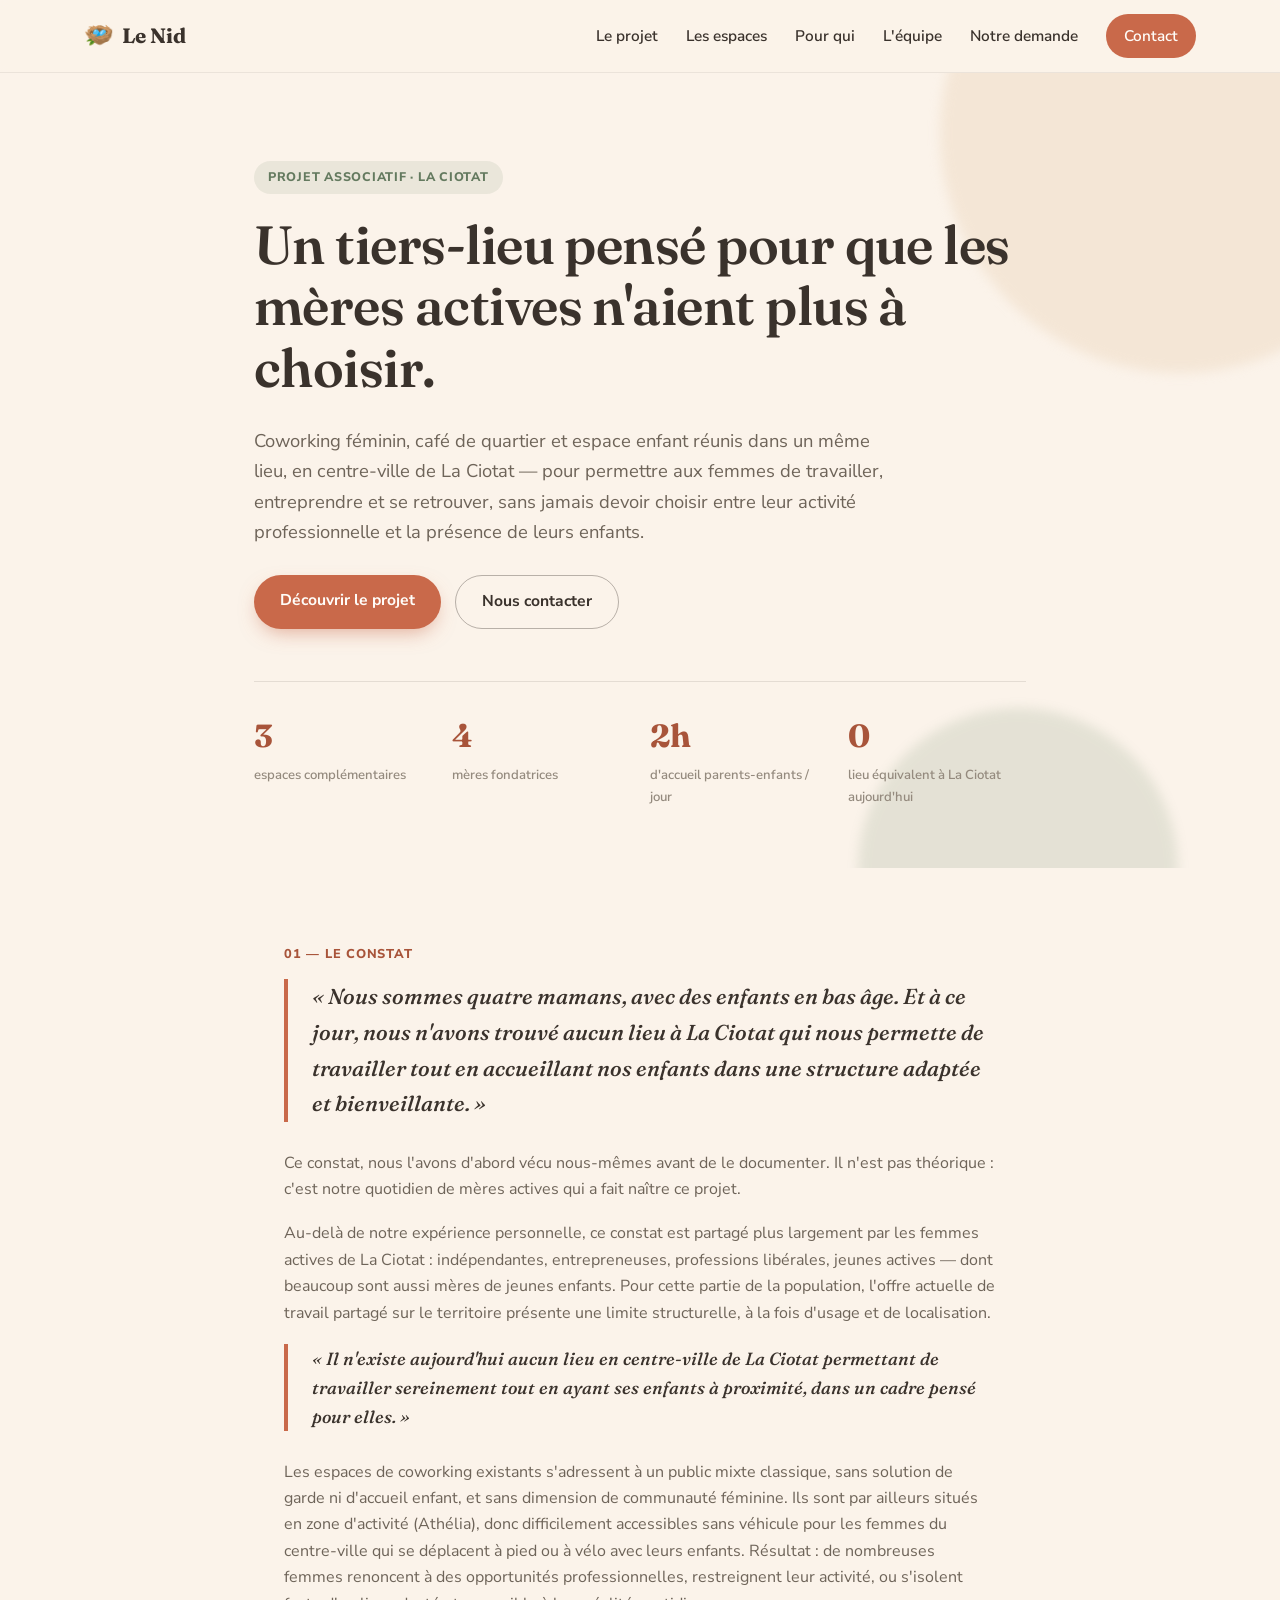
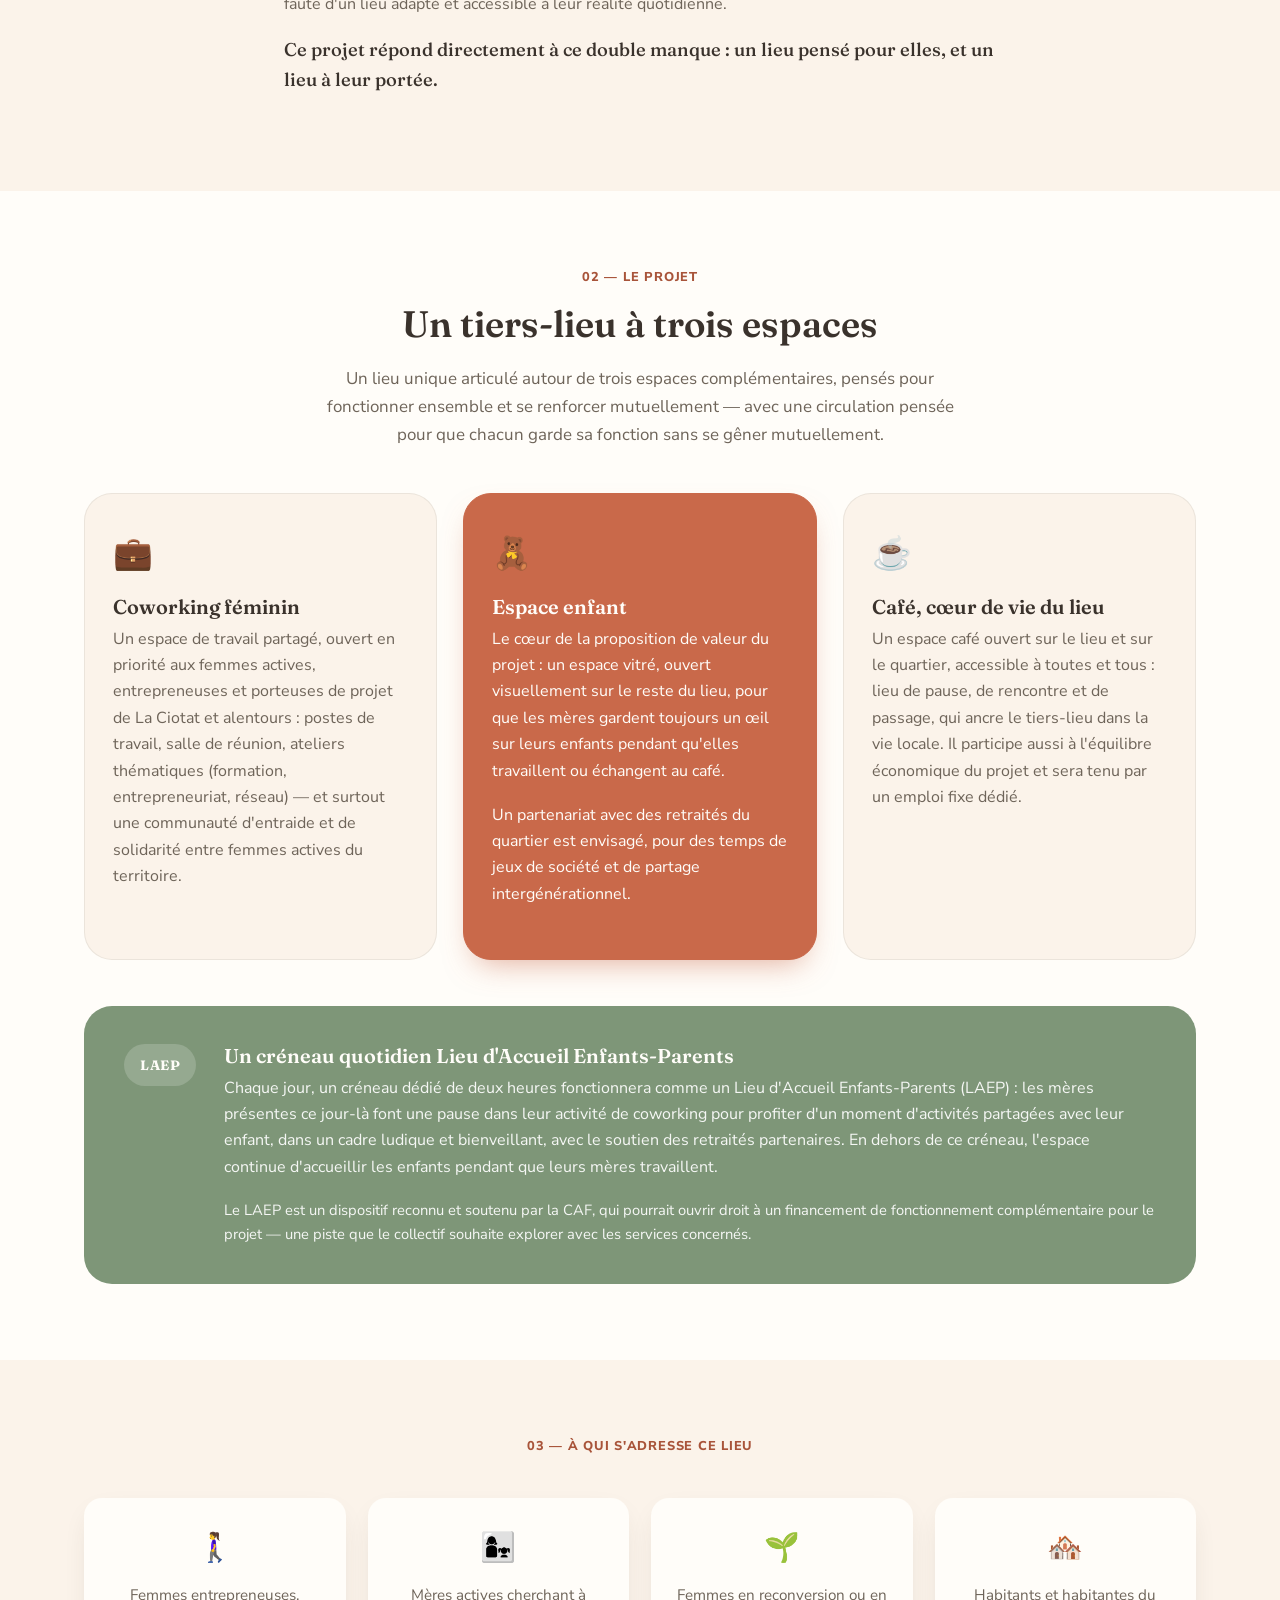
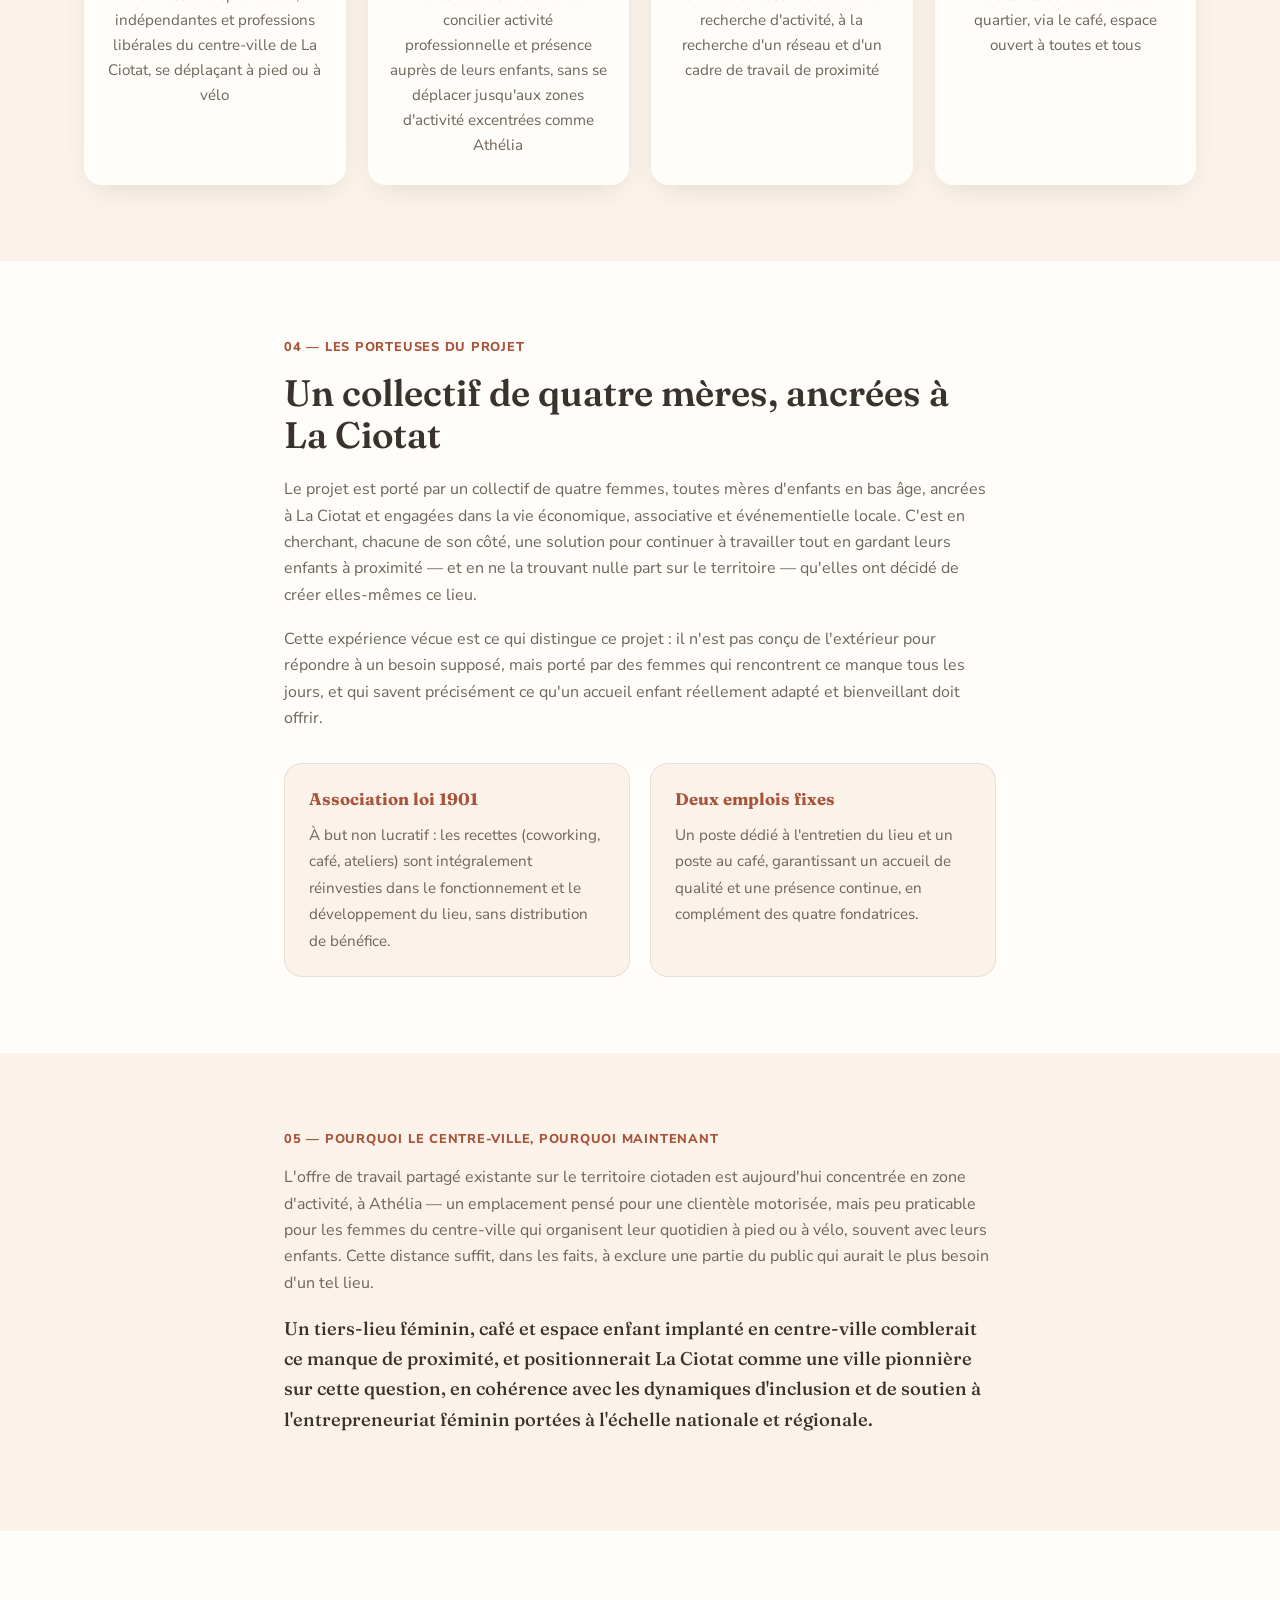
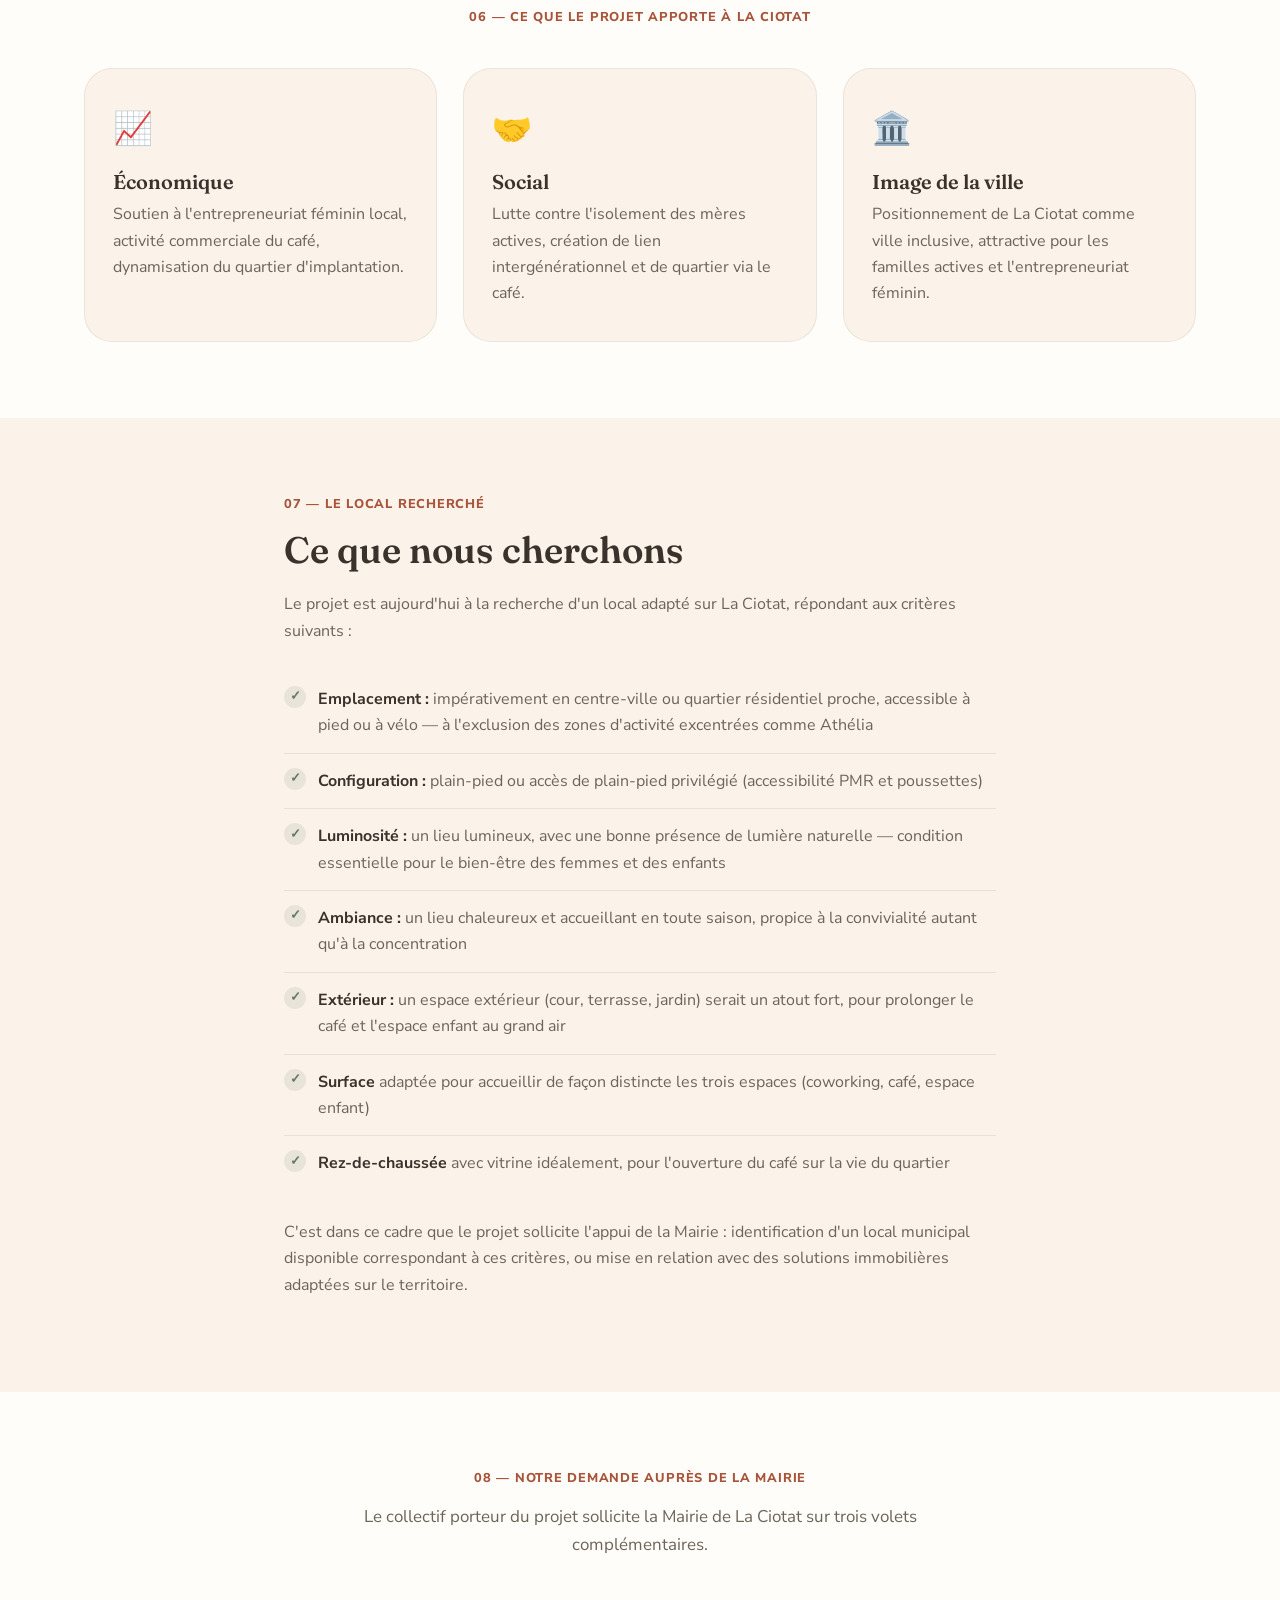
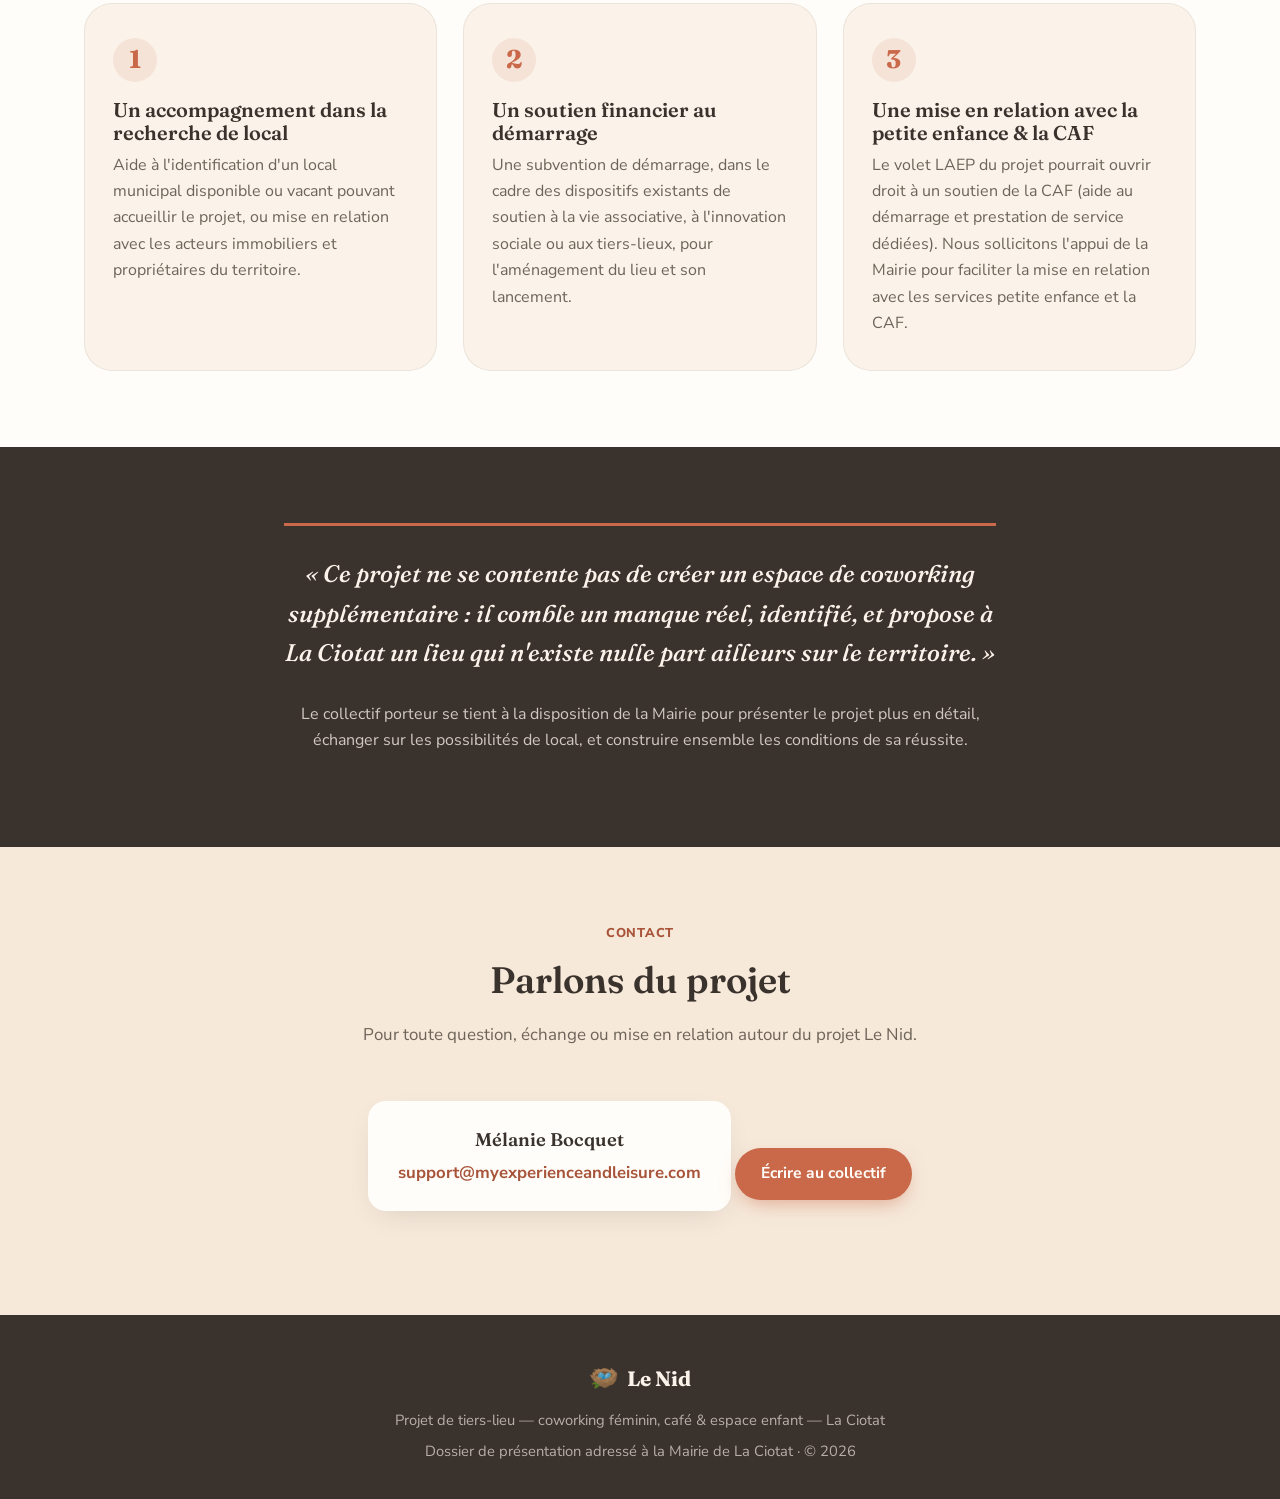
==== index.html @ bd08d29f "Add files via upload" ====
<!DOCTYPE html>
<html lang="fr">
<head>
<meta charset="UTF-8">
<meta name="viewport" content="width=device-width, initial-scale=1.0">
<title>Le Nid — Tiers-lieu coworking féminin, café & espace enfant à La Ciotat</title>
<meta name="description" content="Le Nid est un projet de tiers-lieu à La Ciotat associant coworking féminin, café de quartier et espace enfant, porté par un collectif de quatre mères. Dossier de présentation à la Mairie de La Ciotat.">
<link rel="icon" href="data:image/svg+xml,%3Csvg xmlns='http://www.w3.org/2000/svg' viewBox='0 0 100 100'%3E%3Ctext y='.9em' font-size='90'%3E%F0%9F%AA%BA%3C/text%3E%3C/svg%3E">
<link rel="preconnect" href="https://fonts.googleapis.com">
<link rel="preconnect" href="https://fonts.gstatic.com" crossorigin>
<link href="https://fonts.googleapis.com/css2?family=Fraunces:opsz,wght@9..144,500;9..144,600;9..144,700&family=Nunito+Sans:wght@400;600;700;800&display=swap" rel="stylesheet">
<link rel="stylesheet" href="styles.css">
</head>
<body>

<a class="skip-link" href="#main">Aller au contenu</a>

<header class="site-header" id="top">
  <div class="wrap header-inner">
    <a href="#top" class="logo">
      <span class="logo-mark" aria-hidden="true">🪺</span>
      <span class="logo-text">Le Nid</span>
    </a>
    <nav class="main-nav" id="main-nav">
      <a href="#projet">Le projet</a>
      <a href="#espaces">Les espaces</a>
      <a href="#public">Pour qui</a>
      <a href="#equipe">L'équipe</a>
      <a href="#demande">Notre demande</a>
      <a href="#contact" class="nav-cta">Contact</a>
    </nav>
    <button class="nav-toggle" id="navToggle" aria-label="Ouvrir le menu" aria-expanded="false" aria-controls="main-nav">
      <span></span><span></span><span></span>
    </button>
  </div>
</header>

<main id="main">

  <!-- HERO -->
  <section class="hero">
    <div class="hero-blob blob-1" aria-hidden="true"></div>
    <div class="hero-blob blob-2" aria-hidden="true"></div>
    <div class="wrap hero-inner">
      <p class="eyebrow">Projet associatif · La Ciotat</p>
      <h1>Un tiers-lieu pensé pour que les mères actives n'aient plus à choisir.</h1>
      <p class="hero-lead">Coworking féminin, café de quartier et espace enfant réunis dans un même lieu, en centre-ville de La Ciotat — pour permettre aux femmes de travailler, entreprendre et se retrouver, sans jamais devoir choisir entre leur activité professionnelle et la présence de leurs enfants.</p>
      <div class="hero-actions">
        <a href="#projet" class="btn btn-primary">Découvrir le projet</a>
        <a href="#contact" class="btn btn-ghost">Nous contacter</a>
      </div>
      <div class="hero-stats">
        <div class="stat"><span class="stat-num">3</span><span class="stat-label">espaces complémentaires</span></div>
        <div class="stat"><span class="stat-num">4</span><span class="stat-label">mères fondatrices</span></div>
        <div class="stat"><span class="stat-num">2h</span><span class="stat-label">d'accueil parents-enfants / jour</span></div>
        <div class="stat"><span class="stat-num">0</span><span class="stat-label">lieu équivalent à La Ciotat aujourd'hui</span></div>
      </div>
    </div>
  </section>

  <!-- LE CONSTAT -->
  <section class="section" id="constat">
    <div class="wrap narrow">
      <p class="kicker">01 — Le constat</p>
      <blockquote class="pull-quote">
        « Nous sommes quatre mamans, avec des enfants en bas âge. Et à ce jour, nous n'avons trouvé aucun lieu à La Ciotat qui nous permette de travailler tout en accueillant nos enfants dans une structure adaptée et bienveillante. »
      </blockquote>
      <p>Ce constat, nous l'avons d'abord vécu nous-mêmes avant de le documenter. Il n'est pas théorique : c'est notre quotidien de mères actives qui a fait naître ce projet.</p>
      <p>Au-delà de notre expérience personnelle, ce constat est partagé plus largement par les femmes actives de La Ciotat : indépendantes, entrepreneuses, professions libérales, jeunes actives — dont beaucoup sont aussi mères de jeunes enfants. Pour cette partie de la population, l'offre actuelle de travail partagé sur le territoire présente une limite structurelle, à la fois d'usage et de localisation.</p>
      <blockquote class="pull-quote small">
        « Il n'existe aujourd'hui aucun lieu en centre-ville de La Ciotat permettant de travailler sereinement tout en ayant ses enfants à proximité, dans un cadre pensé pour elles. »
      </blockquote>
      <p>Les espaces de coworking existants s'adressent à un public mixte classique, sans solution de garde ni d'accueil enfant, et sans dimension de communauté féminine. Ils sont par ailleurs situés en zone d'activité (Athélia), donc difficilement accessibles sans véhicule pour les femmes du centre-ville qui se déplacent à pied ou à vélo avec leurs enfants. Résultat : de nombreuses femmes renoncent à des opportunités professionnelles, restreignent leur activité, ou s'isolent faute d'un lieu adapté et accessible à leur réalité quotidienne.</p>
      <p class="lead-out">Ce projet répond directement à ce double manque : un lieu pensé pour elles, et un lieu à leur portée.</p>
    </div>
  </section>

  <!-- LE PROJET / 3 ESPACES -->
  <section class="section alt" id="projet">
    <div class="wrap">
      <p class="kicker center">02 — Le projet</p>
      <h2 class="center">Un tiers-lieu à trois espaces</h2>
      <p class="section-intro center">Un lieu unique articulé autour de trois espaces complémentaires, pensés pour fonctionner ensemble et se renforcer mutuellement — avec une circulation pensée pour que chacun garde sa fonction sans se gêner mutuellement.</p>

      <div class="cards-3" id="espaces">
        <article class="card">
          <div class="card-icon" aria-hidden="true">💼</div>
          <h3>Coworking féminin</h3>
          <p>Un espace de travail partagé, ouvert en priorité aux femmes actives, entrepreneuses et porteuses de projet de La Ciotat et alentours : postes de travail, salle de réunion, ateliers thématiques (formation, entrepreneuriat, réseau) — et surtout une communauté d'entraide et de solidarité entre femmes actives du territoire.</p>
        </article>
        <article class="card card-featured">
          <div class="card-icon" aria-hidden="true">🧸</div>
          <h3>Espace enfant</h3>
          <p>Le cœur de la proposition de valeur du projet : un espace vitré, ouvert visuellement sur le reste du lieu, pour que les mères gardent toujours un œil sur leurs enfants pendant qu'elles travaillent ou échangent au café.</p>
          <p>Un partenariat avec des retraités du quartier est envisagé, pour des temps de jeux de société et de partage intergénérationnel.</p>
        </article>
        <article class="card">
          <div class="card-icon" aria-hidden="true">☕</div>
          <h3>Café, cœur de vie du lieu</h3>
          <p>Un espace café ouvert sur le lieu et sur le quartier, accessible à toutes et tous : lieu de pause, de rencontre et de passage, qui ancre le tiers-lieu dans la vie locale. Il participe aussi à l'équilibre économique du projet et sera tenu par un emploi fixe dédié.</p>
        </article>
      </div>

      <div class="callout">
        <div class="callout-badge">LAEP</div>
        <div>
          <h3>Un créneau quotidien Lieu d'Accueil Enfants-Parents</h3>
          <p>Chaque jour, un créneau dédié de deux heures fonctionnera comme un Lieu d'Accueil Enfants-Parents (LAEP) : les mères présentes ce jour-là font une pause dans leur activité de coworking pour profiter d'un moment d'activités partagées avec leur enfant, dans un cadre ludique et bienveillant, avec le soutien des retraités partenaires. En dehors de ce créneau, l'espace continue d'accueillir les enfants pendant que leurs mères travaillent.</p>
          <p class="callout-note">Le LAEP est un dispositif reconnu et soutenu par la CAF, qui pourrait ouvrir droit à un financement de fonctionnement complémentaire pour le projet — une piste que le collectif souhaite explorer avec les services concernés.</p>
        </div>
      </div>
    </div>
  </section>

  <!-- A QUI -->
  <section class="section" id="public">
    <div class="wrap">
      <p class="kicker center">03 — À qui s'adresse ce lieu</p>
      <div class="public-grid">
        <div class="public-item">
          <span class="public-icon" aria-hidden="true">🚶‍♀️</span>
          <p>Femmes entrepreneuses, indépendantes et professions libérales du centre-ville de La Ciotat, se déplaçant à pied ou à vélo</p>
        </div>
        <div class="public-item">
          <span class="public-icon" aria-hidden="true">👩‍👧</span>
          <p>Mères actives cherchant à concilier activité professionnelle et présence auprès de leurs enfants, sans se déplacer jusqu'aux zones d'activité excentrées comme Athélia</p>
        </div>
        <div class="public-item">
          <span class="public-icon" aria-hidden="true">🌱</span>
          <p>Femmes en reconversion ou en recherche d'activité, à la recherche d'un réseau et d'un cadre de travail de proximité</p>
        </div>
        <div class="public-item">
          <span class="public-icon" aria-hidden="true">🏘️</span>
          <p>Habitants et habitantes du quartier, via le café, espace ouvert à toutes et tous</p>
        </div>
      </div>
    </div>
  </section>

  <!-- EQUIPE -->
  <section class="section alt" id="equipe">
    <div class="wrap narrow">
      <p class="kicker">04 — Les porteuses du projet</p>
      <h2>Un collectif de quatre mères, ancrées à La Ciotat</h2>
      <p>Le projet est porté par un collectif de quatre femmes, toutes mères d'enfants en bas âge, ancrées à La Ciotat et engagées dans la vie économique, associative et événementielle locale. C'est en cherchant, chacune de son côté, une solution pour continuer à travailler tout en gardant leurs enfants à proximité — et en ne la trouvant nulle part sur le territoire — qu'elles ont décidé de créer elles-mêmes ce lieu.</p>
      <p>Cette expérience vécue est ce qui distingue ce projet : il n'est pas conçu de l'extérieur pour répondre à un besoin supposé, mais porté par des femmes qui rencontrent ce manque tous les jours, et qui savent précisément ce qu'un accueil enfant réellement adapté et bienveillant doit offrir.</p>
      <div class="info-strip">
        <div class="info-strip-item">
          <strong>Association loi 1901</strong>
          <span>À but non lucratif : les recettes (coworking, café, ateliers) sont intégralement réinvesties dans le fonctionnement et le développement du lieu, sans distribution de bénéfice.</span>
        </div>
        <div class="info-strip-item">
          <strong>Deux emplois fixes</strong>
          <span>Un poste dédié à l'entretien du lieu et un poste au café, garantissant un accueil de qualité et une présence continue, en complément des quatre fondatrices.</span>
        </div>
      </div>
    </div>
  </section>

  <!-- POURQUOI CENTRE VILLE -->
  <section class="section" id="pourquoi">
    <div class="wrap narrow">
      <p class="kicker">05 — Pourquoi le centre-ville, pourquoi maintenant</p>
      <p>L'offre de travail partagé existante sur le territoire ciotaden est aujourd'hui concentrée en zone d'activité, à Athélia — un emplacement pensé pour une clientèle motorisée, mais peu praticable pour les femmes du centre-ville qui organisent leur quotidien à pied ou à vélo, souvent avec leurs enfants. Cette distance suffit, dans les faits, à exclure une partie du public qui aurait le plus besoin d'un tel lieu.</p>
      <p class="lead-out">Un tiers-lieu féminin, café et espace enfant implanté en centre-ville comblerait ce manque de proximité, et positionnerait La Ciotat comme une ville pionnière sur cette question, en cohérence avec les dynamiques d'inclusion et de soutien à l'entrepreneuriat féminin portées à l'échelle nationale et régionale.</p>
    </div>
  </section>

  <!-- CE QUE LE PROJET APPORTE -->
  <section class="section alt" id="apports">
    <div class="wrap">
      <p class="kicker center">06 — Ce que le projet apporte à La Ciotat</p>
      <div class="cards-3">
        <article class="card card-simple">
          <div class="card-icon" aria-hidden="true">📈</div>
          <h3>Économique</h3>
          <p>Soutien à l'entrepreneuriat féminin local, activité commerciale du café, dynamisation du quartier d'implantation.</p>
        </article>
        <article class="card card-simple">
          <div class="card-icon" aria-hidden="true">🤝</div>
          <h3>Social</h3>
          <p>Lutte contre l'isolement des mères actives, création de lien intergénérationnel et de quartier via le café.</p>
        </article>
        <article class="card card-simple">
          <div class="card-icon" aria-hidden="true">🏛️</div>
          <h3>Image de la ville</h3>
          <p>Positionnement de La Ciotat comme ville inclusive, attractive pour les familles actives et l'entrepreneuriat féminin.</p>
        </article>
      </div>
    </div>
  </section>

  <!-- LOCAL RECHERCHE -->
  <section class="section" id="local">
    <div class="wrap narrow">
      <p class="kicker">07 — Le local recherché</p>
      <h2>Ce que nous cherchons</h2>
      <p>Le projet est aujourd'hui à la recherche d'un local adapté sur La Ciotat, répondant aux critères suivants :</p>
      <ul class="check-list">
        <li><strong>Emplacement :</strong> impérativement en centre-ville ou quartier résidentiel proche, accessible à pied ou à vélo — à l'exclusion des zones d'activité excentrées comme Athélia</li>
        <li><strong>Configuration :</strong> plain-pied ou accès de plain-pied privilégié (accessibilité PMR et poussettes)</li>
        <li><strong>Luminosité :</strong> un lieu lumineux, avec une bonne présence de lumière naturelle — condition essentielle pour le bien-être des femmes et des enfants</li>
        <li><strong>Ambiance :</strong> un lieu chaleureux et accueillant en toute saison, propice à la convivialité autant qu'à la concentration</li>
        <li><strong>Extérieur :</strong> un espace extérieur (cour, terrasse, jardin) serait un atout fort, pour prolonger le café et l'espace enfant au grand air</li>
        <li><strong>Surface</strong> adaptée pour accueillir de façon distincte les trois espaces (coworking, café, espace enfant)</li>
        <li><strong>Rez-de-chaussée</strong> avec vitrine idéalement, pour l'ouverture du café sur la vie du quartier</li>
      </ul>
      <p>C'est dans ce cadre que le projet sollicite l'appui de la Mairie : identification d'un local municipal disponible correspondant à ces critères, ou mise en relation avec des solutions immobilières adaptées sur le territoire.</p>
    </div>
  </section>

  <!-- NOTRE DEMANDE -->
  <section class="section alt" id="demande">
    <div class="wrap">
      <p class="kicker center">08 — Notre demande auprès de la Mairie</p>
      <p class="section-intro center">Le collectif porteur du projet sollicite la Mairie de La Ciotat sur trois volets complémentaires.</p>
      <div class="cards-3">
        <article class="card card-simple">
          <div class="card-num">1</div>
          <h3>Un accompagnement dans la recherche de local</h3>
          <p>Aide à l'identification d'un local municipal disponible ou vacant pouvant accueillir le projet, ou mise en relation avec les acteurs immobiliers et propriétaires du territoire.</p>
        </article>
        <article class="card card-simple">
          <div class="card-num">2</div>
          <h3>Un soutien financier au démarrage</h3>
          <p>Une subvention de démarrage, dans le cadre des dispositifs existants de soutien à la vie associative, à l'innovation sociale ou aux tiers-lieux, pour l'aménagement du lieu et son lancement.</p>
        </article>
        <article class="card card-simple">
          <div class="card-num">3</div>
          <h3>Une mise en relation avec la petite enfance & la CAF</h3>
          <p>Le volet LAEP du projet pourrait ouvrir droit à un soutien de la CAF (aide au démarrage et prestation de service dédiées). Nous sollicitons l'appui de la Mairie pour faciliter la mise en relation avec les services petite enfance et la CAF.</p>
        </article>
      </div>
    </div>
  </section>

  <!-- CONCLUSION -->
  <section class="section conclusion">
    <div class="wrap narrow center">
      <blockquote class="pull-quote light">
        « Ce projet ne se contente pas de créer un espace de coworking supplémentaire : il comble un manque réel, identifié, et propose à La Ciotat un lieu qui n'existe nulle part ailleurs sur le territoire. »
      </blockquote>
      <p>Le collectif porteur se tient à la disposition de la Mairie pour présenter le projet plus en détail, échanger sur les possibilités de local, et construire ensemble les conditions de sa réussite.</p>
    </div>
  </section>

  <!-- CONTACT -->
  <section class="section contact" id="contact">
    <div class="wrap narrow center">
      <p class="kicker center">Contact</p>
      <h2>Parlons du projet</h2>
      <p class="section-intro center">Pour toute question, échange ou mise en relation autour du projet Le Nid.</p>
      <div class="contact-card">
        <p class="contact-name">Mélanie Bocquet</p>
        <a class="contact-email" href="mailto:support@myexperienceandleisure.com">support@myexperienceandleisure.com</a>
      </div>
      <a href="mailto:support@myexperienceandleisure.com?subject=Le%20Nid%20-%20Projet%20tiers-lieu%20La%20Ciotat" class="btn btn-primary">Écrire au collectif</a>
    </div>
  </section>

</main>

<footer class="site-footer">
  <div class="wrap footer-inner">
    <div class="logo footer-logo">
      <span class="logo-mark" aria-hidden="true">🪺</span>
      <span class="logo-text">Le Nid</span>
    </div>
    <p>Projet de tiers-lieu — coworking féminin, café & espace enfant — La Ciotat</p>
    <p class="footer-meta">Dossier de présentation adressé à la Mairie de La Ciotat · © <span id="year"></span></p>
  </div>
</footer>

<script src="script.js"></script>
</body>
</html>
---- styles.css ----
:root {
  --cream: #FBF3EA;
  --cream-soft: #F6E9DA;
  --cream-deep: #EFDCC6;
  --terracotta: #C9694A;
  --terracotta-dark: #A8543A;
  --sage: #7E9678;
  --sage-dark: #647A5F;
  --ink: #3A322C;
  --ink-soft: #6E6459;
  --ink-faint: #948A7E;
  --white: #FFFDF9;
  --shadow: 0 10px 30px -12px rgba(58, 50, 44, 0.18);
  --radius-lg: 28px;
  --radius-md: 18px;
  --font-display: "Fraunces", "Iowan Old Style", Georgia, serif;
  --font-body: "Nunito Sans", -apple-system, BlinkMacSystemFont, "Segoe UI", sans-serif;
}

* { box-sizing: border-box; }

html { scroll-behavior: smooth; }

body {
  margin: 0;
  font-family: var(--font-body);
  color: var(--ink);
  background: var(--cream);
  line-height: 1.65;
  -webkit-font-smoothing: antialiased;
}

img { max-width: 100%; display: block; }

.wrap {
  max-width: 1160px;
  margin: 0 auto;
  padding: 0 24px;
}

.narrow { max-width: 760px; }

.center { text-align: center; }

.skip-link {
  position: absolute;
  left: -999px;
  top: 0;
  background: var(--ink);
  color: var(--white);
  padding: 12px 18px;
  border-radius: 0 0 10px 0;
  z-index: 1000;
}
.skip-link:focus { left: 0; }

h1, h2, h3 {
  font-family: var(--font-display);
  color: var(--ink);
  line-height: 1.15;
  margin: 0 0 0.5em;
  font-weight: 600;
}

h1 { font-size: clamp(2.1rem, 4.2vw, 3.4rem); letter-spacing: -0.01em; }
h2 { font-size: clamp(1.6rem, 3vw, 2.3rem); }
h3 { font-size: 1.25rem; margin-bottom: 0.4em; }

p { margin: 0 0 1.1em; color: var(--ink-soft); }

a { color: var(--terracotta-dark); text-decoration: none; }
a:hover { text-decoration: underline; }

ul { padding: 0; margin: 0; list-style: none; }

/* ---------- Header ---------- */
.site-header {
  position: sticky;
  top: 0;
  z-index: 100;
  background: rgba(251, 243, 234, 0.88);
  backdrop-filter: saturate(160%) blur(10px);
  border-bottom: 1px solid rgba(58, 50, 44, 0.08);
}

.header-inner {
  display: flex;
  align-items: center;
  justify-content: space-between;
  height: 72px;
}

.logo {
  display: flex;
  align-items: center;
  gap: 8px;
  text-decoration: none;
}
.logo:hover { text-decoration: none; }
.logo-mark { font-size: 1.5rem; }
.logo-text {
  font-family: var(--font-display);
  font-weight: 700;
  font-size: 1.3rem;
  color: var(--ink);
}

.main-nav {
  display: flex;
  align-items: center;
  gap: 28px;
}
.main-nav a {
  color: var(--ink);
  font-weight: 600;
  font-size: 0.96rem;
  text-decoration: none;
}
.main-nav a:hover { color: var(--terracotta-dark); }
.main-nav .nav-cta {
  background: var(--terracotta);
  color: var(--white);
  padding: 9px 18px;
  border-radius: 999px;
}
.main-nav .nav-cta:hover { background: var(--terracotta-dark); color: var(--white); }

.nav-toggle {
  display: none;
  flex-direction: column;
  justify-content: center;
  gap: 5px;
  width: 40px;
  height: 40px;
  background: none;
  border: none;
  cursor: pointer;
  padding: 0;
}
.nav-toggle span {
  display: block;
  height: 2px;
  width: 24px;
  background: var(--ink);
  margin: 0 auto;
  transition: transform 0.25s ease, opacity 0.25s ease;
}
.nav-toggle[aria-expanded="true"] span:nth-child(1) { transform: translateY(7px) rotate(45deg); }
.nav-toggle[aria-expanded="true"] span:nth-child(2) { opacity: 0; }
.nav-toggle[aria-expanded="true"] span:nth-child(3) { transform: translateY(-7px) rotate(-45deg); }

/* ---------- Buttons ---------- */
.btn {
  display: inline-block;
  padding: 13px 26px;
  border-radius: 999px;
  font-weight: 700;
  font-size: 0.98rem;
  text-decoration: none;
  transition: transform 0.15s ease, background 0.15s ease, box-shadow 0.15s ease;
}
.btn-primary {
  background: var(--terracotta);
  color: var(--white);
  box-shadow: 0 8px 20px -6px rgba(201, 105, 74, 0.55);
}
.btn-primary:hover { background: var(--terracotta-dark); text-decoration: none; transform: translateY(-1px); }
.btn-ghost {
  background: transparent;
  color: var(--ink);
  border: 1.5px solid rgba(58, 50, 44, 0.35);
}
.btn-ghost:hover { border-color: var(--ink); text-decoration: none; transform: translateY(-1px); }

/* ---------- Hero ---------- */
.hero {
  position: relative;
  overflow: hidden;
  padding: 88px 0 60px;
}
.hero-inner { position: relative; z-index: 2; max-width: 820px; }
.hero-blob {
  position: absolute;
  border-radius: 50%;
  filter: blur(6px);
  z-index: 1;
  opacity: 0.55;
}
.blob-1 {
  width: 480px; height: 480px;
  background: var(--cream-deep);
  top: -180px; right: -140px;
}
.blob-2 {
  width: 320px; height: 320px;
  background: var(--sage);
  opacity: 0.18;
  bottom: -160px; right: 8%;
}

.eyebrow {
  display: inline-block;
  font-weight: 800;
  letter-spacing: 0.06em;
  text-transform: uppercase;
  font-size: 0.78rem;
  color: var(--sage-dark);
  background: rgba(126, 150, 120, 0.14);
  padding: 6px 14px;
  border-radius: 999px;
  margin-bottom: 20px;
}

.hero-lead {
  font-size: 1.15rem;
  color: var(--ink-soft);
  max-width: 640px;
}

.hero-actions {
  display: flex;
  gap: 14px;
  flex-wrap: wrap;
  margin: 28px 0 52px;
}

.hero-stats {
  display: grid;
  grid-template-columns: repeat(4, 1fr);
  gap: 20px;
  border-top: 1px solid rgba(58, 50, 44, 0.12);
  padding-top: 28px;
}
.stat { display: flex; flex-direction: column; gap: 2px; }
.stat-num {
  font-family: var(--font-display);
  font-size: 2rem;
  font-weight: 700;
  color: var(--terracotta-dark);
}
.stat-label {
  font-size: 0.82rem;
  color: var(--ink-faint);
  font-weight: 600;
}

/* ---------- Sections ---------- */
.section { padding: 76px 0; }
.section.alt { background: var(--white); }

.kicker {
  font-weight: 800;
  letter-spacing: 0.06em;
  text-transform: uppercase;
  font-size: 0.8rem;
  color: var(--terracotta-dark);
  margin-bottom: 14px;
}
.kicker.center { text-align: center; }

.section-intro {
  max-width: 640px;
  margin: 0 auto 44px;
  font-size: 1.06rem;
}
.section h2.center, .section > .wrap > h2 { margin-bottom: 20px; }
.section-intro.center { text-align: center; }

.pull-quote {
  font-family: var(--font-display);
  font-size: 1.35rem;
  font-weight: 500;
  color: var(--ink);
  border-left: 4px solid var(--terracotta);
  padding-left: 24px;
  margin: 0 0 28px;
  font-style: italic;
}
.pull-quote.small { font-size: 1.1rem; }
.pull-quote.light {
  border-left: none;
  border-top: 3px solid var(--terracotta);
  padding: 28px 0 0;
  display: inline-block;
  font-size: 1.5rem;
}

.lead-out {
  font-family: var(--font-display);
  font-size: 1.15rem;
  color: var(--ink);
  font-weight: 500;
}

/* ---------- Cards ---------- */
.cards-3 {
  display: grid;
  grid-template-columns: repeat(3, 1fr);
  gap: 26px;
  margin-top: 40px;
}

.card {
  background: var(--white);
  border-radius: var(--radius-lg);
  padding: 34px 28px;
  box-shadow: var(--shadow);
  position: relative;
}
.section.alt .card { background: var(--cream); box-shadow: none; border: 1px solid rgba(58,50,44,0.08); }

.card.card-featured,
.section.alt .card.card-featured {
  background: var(--terracotta);
  border-color: var(--terracotta);
  box-shadow: 0 14px 30px -12px rgba(201, 105, 74, 0.55);
}
.card-featured h3, .card-featured p { color: var(--white); }


.card-icon {
  font-size: 2rem;
  margin-bottom: 14px;
}

.card-simple p { margin-bottom: 0; }

.card-num {
  font-family: var(--font-display);
  font-size: 1.6rem;
  font-weight: 700;
  color: var(--terracotta);
  background: rgba(201, 105, 74, 0.12);
  width: 44px;
  height: 44px;
  border-radius: 50%;
  display: flex;
  align-items: center;
  justify-content: center;
  margin-bottom: 16px;
}

/* ---------- Callout (LAEP) ---------- */
.callout {
  margin-top: 46px;
  background: var(--sage);
  color: var(--white);
  border-radius: var(--radius-lg);
  padding: 38px 40px;
  display: flex;
  gap: 28px;
  align-items: flex-start;
}
.callout h3 { color: var(--white); }
.callout p { color: rgba(255,255,255,0.92); }
.callout-note { font-size: 0.92rem; color: rgba(255,255,255,0.8); margin-bottom: 0; }
.callout-badge {
  flex: none;
  font-family: var(--font-display);
  font-weight: 700;
  font-size: 0.85rem;
  letter-spacing: 0.04em;
  background: rgba(255,255,255,0.18);
  padding: 10px 16px;
  border-radius: 999px;
  white-space: nowrap;
}

/* ---------- Public grid ---------- */
.public-grid {
  display: grid;
  grid-template-columns: repeat(4, 1fr);
  gap: 22px;
  margin-top: 40px;
}
.public-item {
  background: var(--white);
  border-radius: var(--radius-md);
  padding: 26px 22px;
  box-shadow: var(--shadow);
  text-align: center;
}
.public-icon { font-size: 1.8rem; display: block; margin-bottom: 12px; }
.public-item p { margin: 0; font-size: 0.95rem; }

/* ---------- Info strip (equipe) ---------- */
.info-strip {
  display: grid;
  grid-template-columns: 1fr 1fr;
  gap: 20px;
  margin-top: 32px;
}
.info-strip-item {
  background: var(--cream);
  border: 1px solid rgba(58,50,44,0.1);
  border-radius: var(--radius-md);
  padding: 22px 24px;
}
.info-strip-item strong {
  display: block;
  font-family: var(--font-display);
  font-size: 1.05rem;
  margin-bottom: 8px;
  color: var(--terracotta-dark);
}
.info-strip-item span { color: var(--ink-soft); font-size: 0.95rem; }

/* ---------- Check list ---------- */
.check-list { margin: 28px 0; }
.check-list li {
  position: relative;
  padding: 14px 0 14px 34px;
  border-bottom: 1px solid rgba(58, 50, 44, 0.1);
  color: var(--ink-soft);
}
.check-list li:last-child { border-bottom: none; }
.check-list li::before {
  content: "✓";
  position: absolute;
  left: 0;
  top: 14px;
  color: var(--sage-dark);
  font-weight: 800;
  background: rgba(126,150,120,0.15);
  width: 22px; height: 22px;
  border-radius: 50%;
  display: flex; align-items: center; justify-content: center;
  font-size: 0.8rem;
}
.check-list strong { color: var(--ink); }

/* ---------- Conclusion ---------- */
.conclusion { background: var(--ink); }
.conclusion .pull-quote.light { color: var(--cream); border-color: var(--terracotta); }
.conclusion p { color: rgba(251, 243, 234, 0.78); }

/* ---------- Contact ---------- */
.contact { background: var(--cream-soft); }
.contact-card {
  background: var(--white);
  border-radius: var(--radius-md);
  padding: 24px 30px;
  display: inline-block;
  margin: 8px auto 28px;
  box-shadow: var(--shadow);
}
.contact-name { font-family: var(--font-display); font-weight: 600; font-size: 1.15rem; margin: 0 0 4px; color: var(--ink); }
.contact-email { font-weight: 700; font-size: 1.05rem; }

/* ---------- Footer ---------- */
.site-footer {
  background: var(--ink);
  color: rgba(251, 243, 234, 0.75);
  padding: 44px 0 30px;
}
.footer-inner { text-align: center; }
.footer-logo { justify-content: center; margin-bottom: 10px; }
.footer-logo .logo-text { color: var(--cream); }
.site-footer p { color: rgba(251, 243, 234, 0.65); margin: 0 0 6px; font-size: 0.92rem; }
.footer-meta { font-size: 0.82rem; color: rgba(251, 243, 234, 0.45); }

/* ---------- Responsive ---------- */
@media (max-width: 900px) {
  .cards-3 { grid-template-columns: 1fr; }
  .public-grid { grid-template-columns: repeat(2, 1fr); }
  .hero-stats { grid-template-columns: repeat(2, 1fr); row-gap: 24px; }
  .info-strip { grid-template-columns: 1fr; }
  .callout { flex-direction: column; }
}

@media (max-width: 720px) {
  .main-nav {
    position: absolute;
    top: 72px;
    left: 0;
    right: 0;
    background: var(--cream);
    flex-direction: column;
    align-items: flex-start;
    gap: 0;
    padding: 8px 24px 20px;
    border-bottom: 1px solid rgba(58,50,44,0.08);
    transform: translateY(-8px);
    opacity: 0;
    pointer-events: none;
    transition: opacity 0.2s ease, transform 0.2s ease;
  }
  .main-nav.open {
    transform: translateY(0);
    opacity: 1;
    pointer-events: auto;
  }
  .main-nav a { padding: 12px 0; width: 100%; border-bottom: 1px solid rgba(58,50,44,0.06); }
  .main-nav .nav-cta { margin-top: 10px; text-align: center; }
  .nav-toggle { display: flex; }
  .hero { padding: 56px 0 40px; }
  .section { padding: 56px 0; }
  .public-grid { grid-template-columns: 1fr; }
}

@media (max-width: 480px) {
  .hero-stats { grid-template-columns: repeat(2, 1fr); }
  .callout { padding: 28px 22px; }
  .card { padding: 28px 22px; }
}
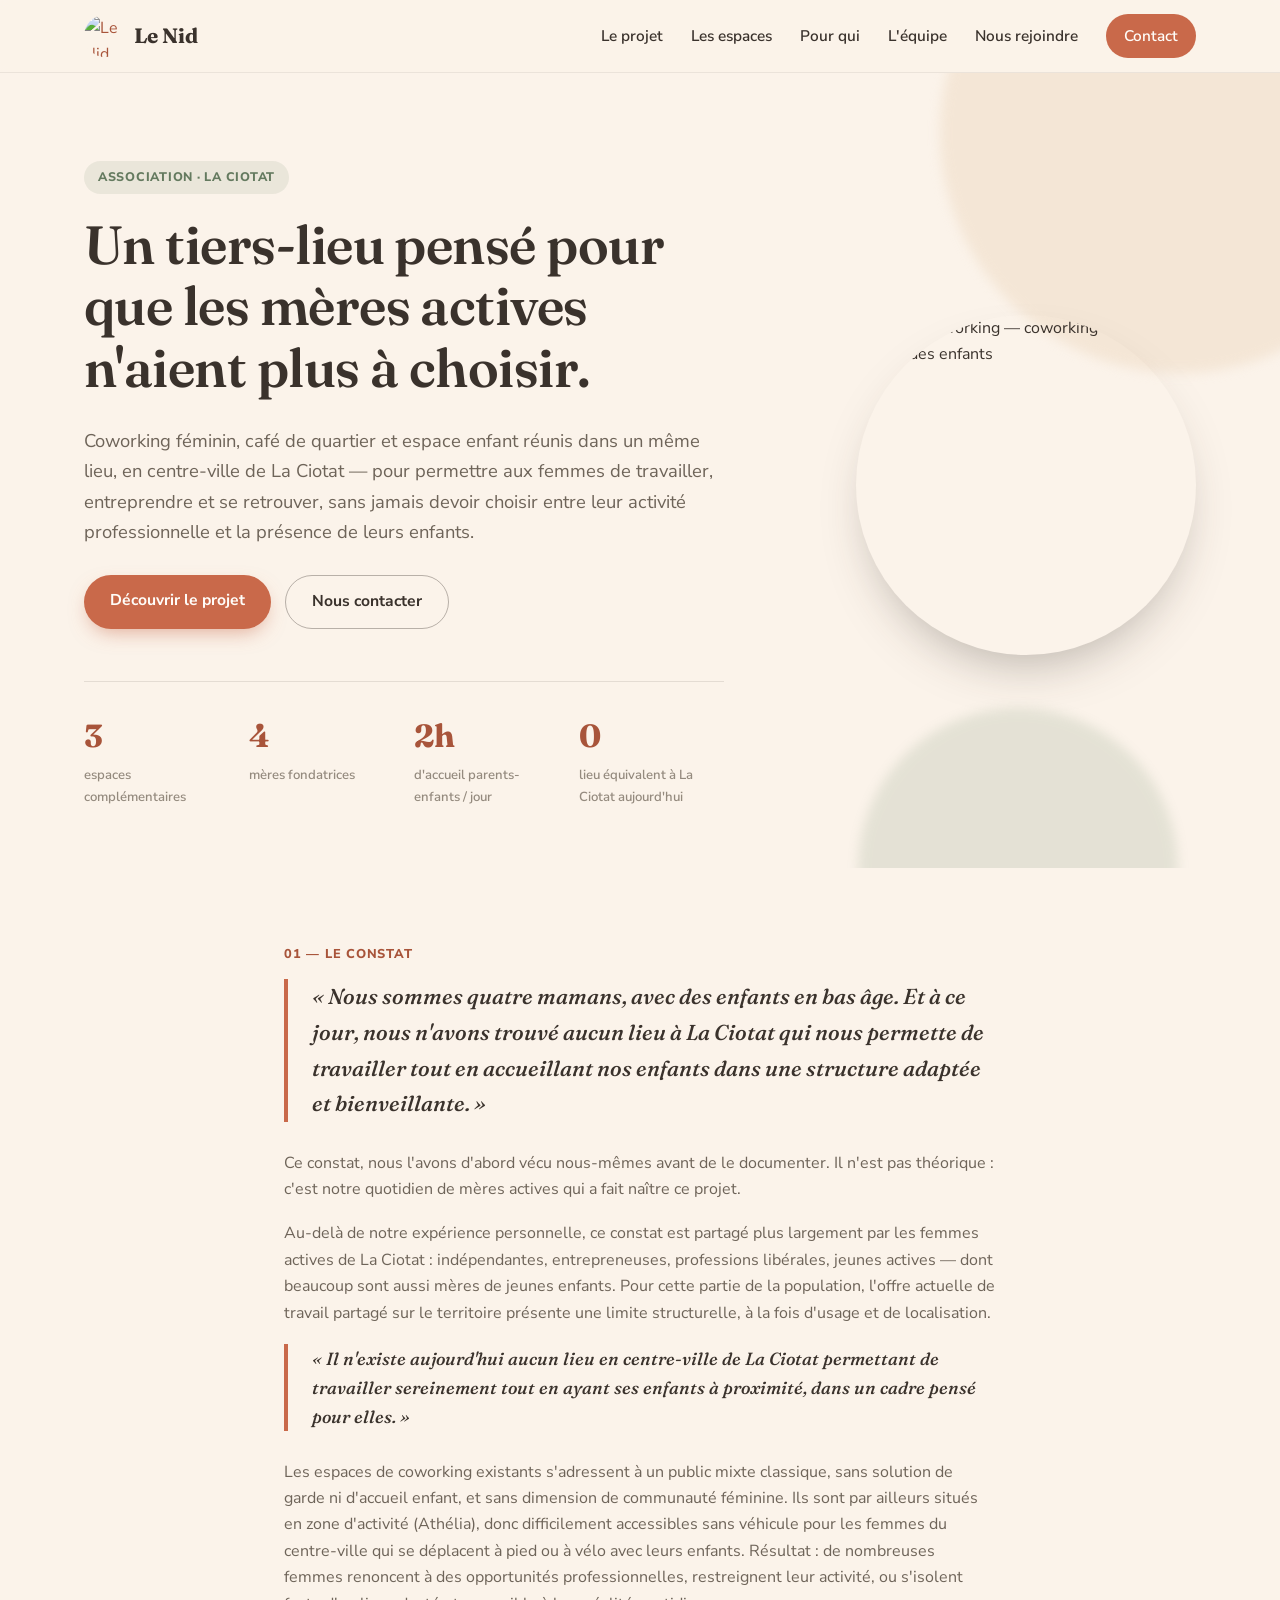
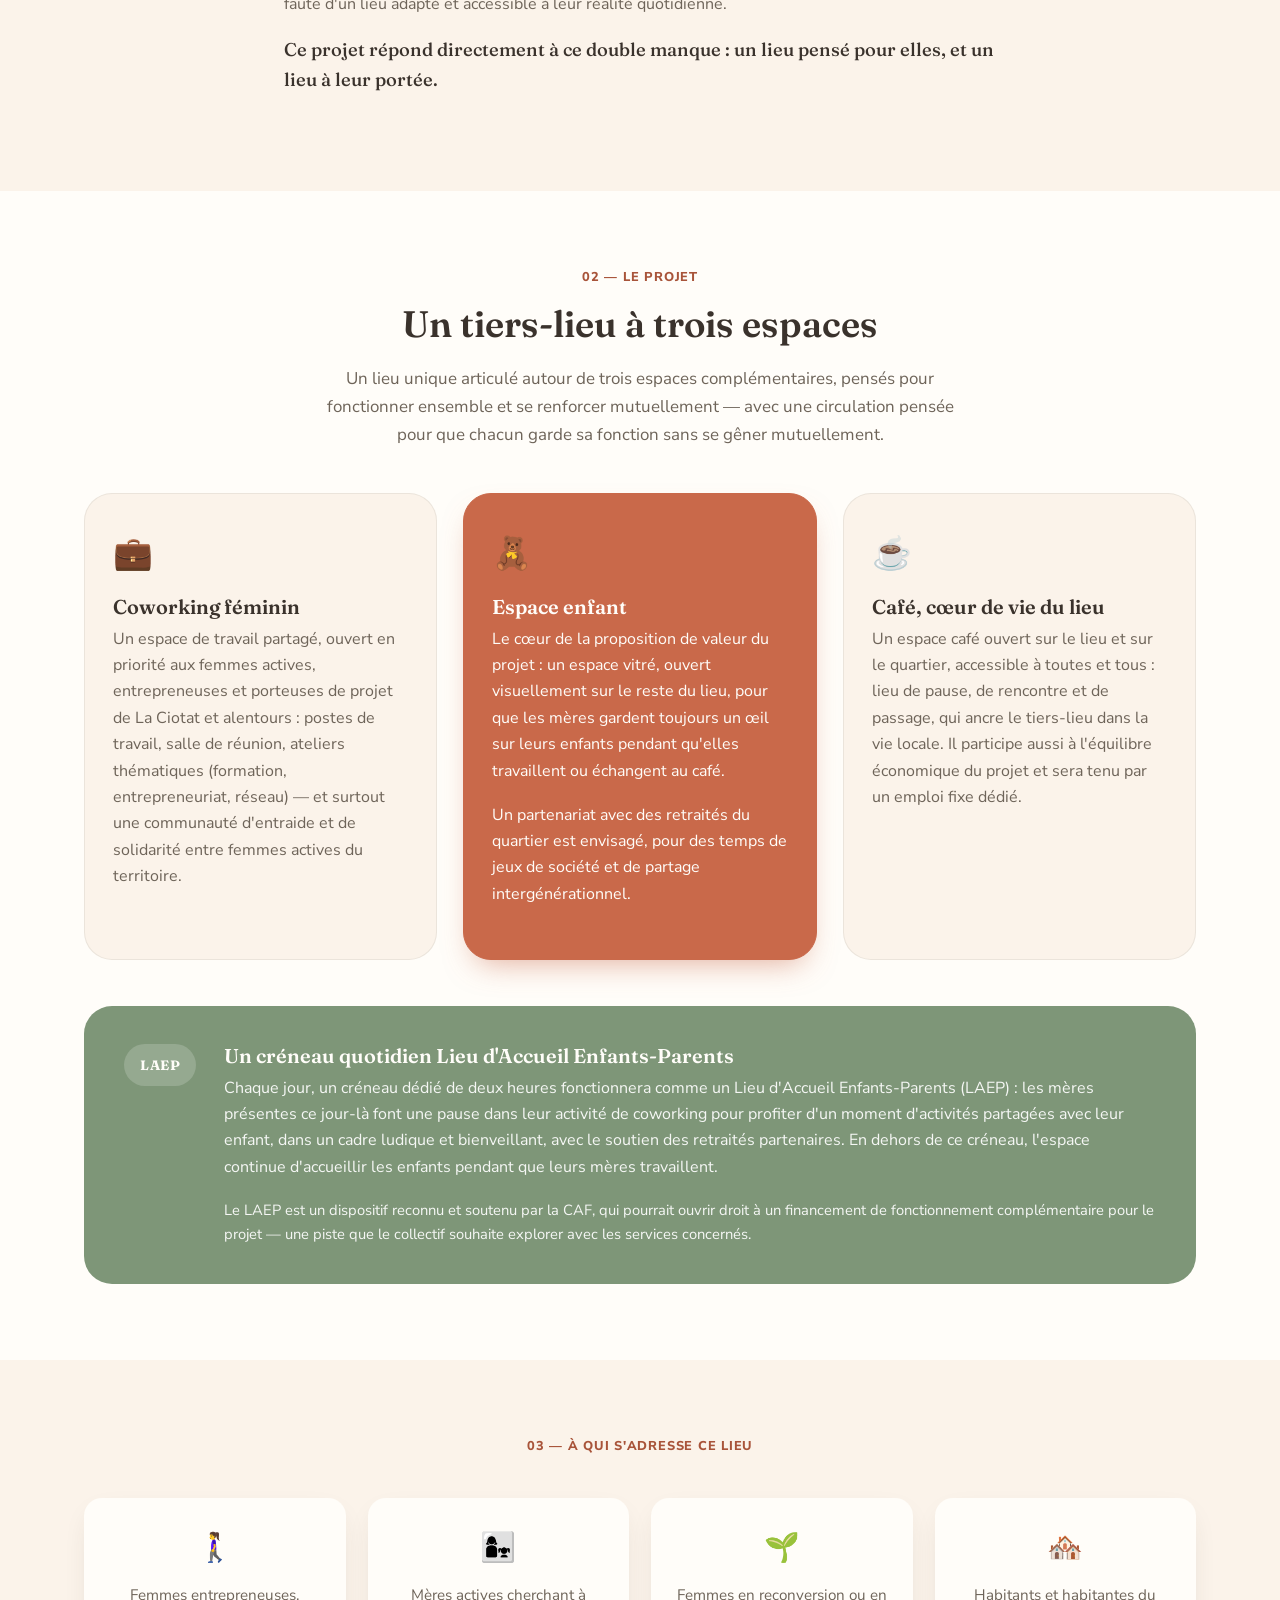
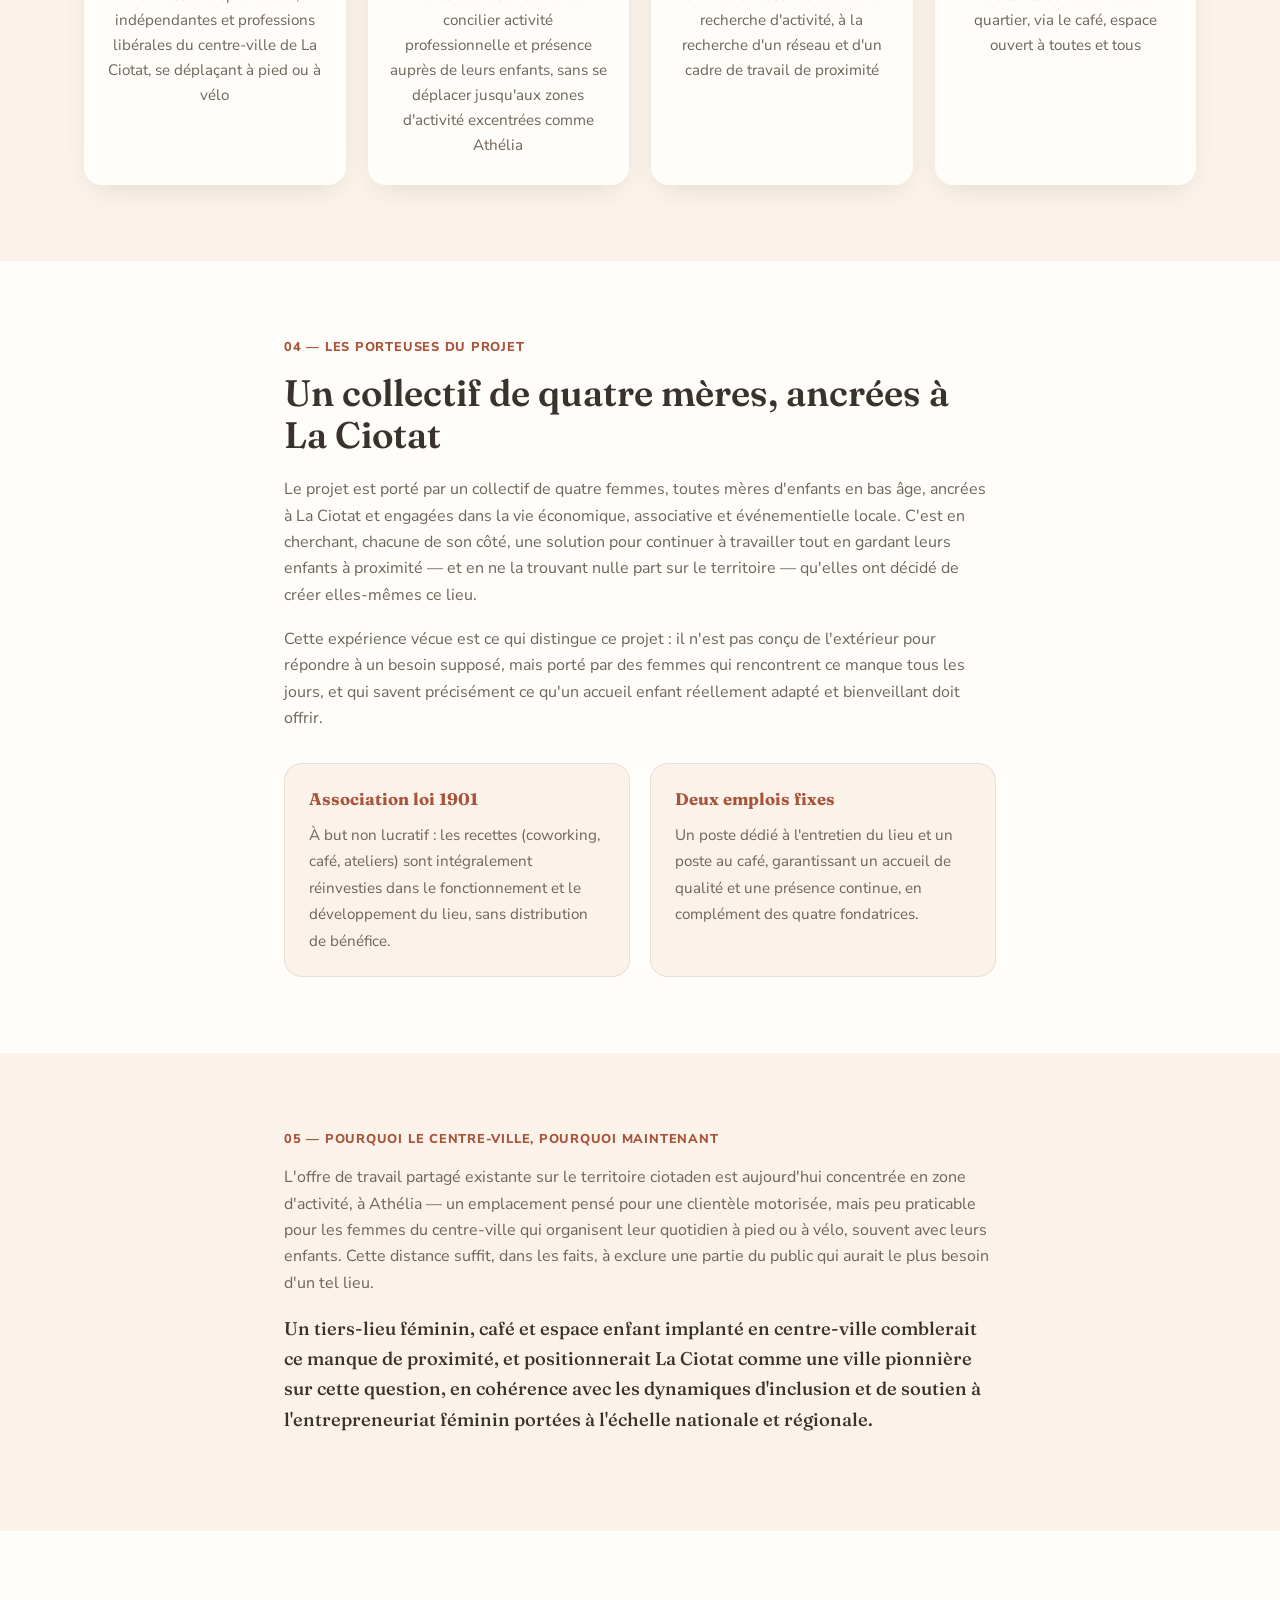
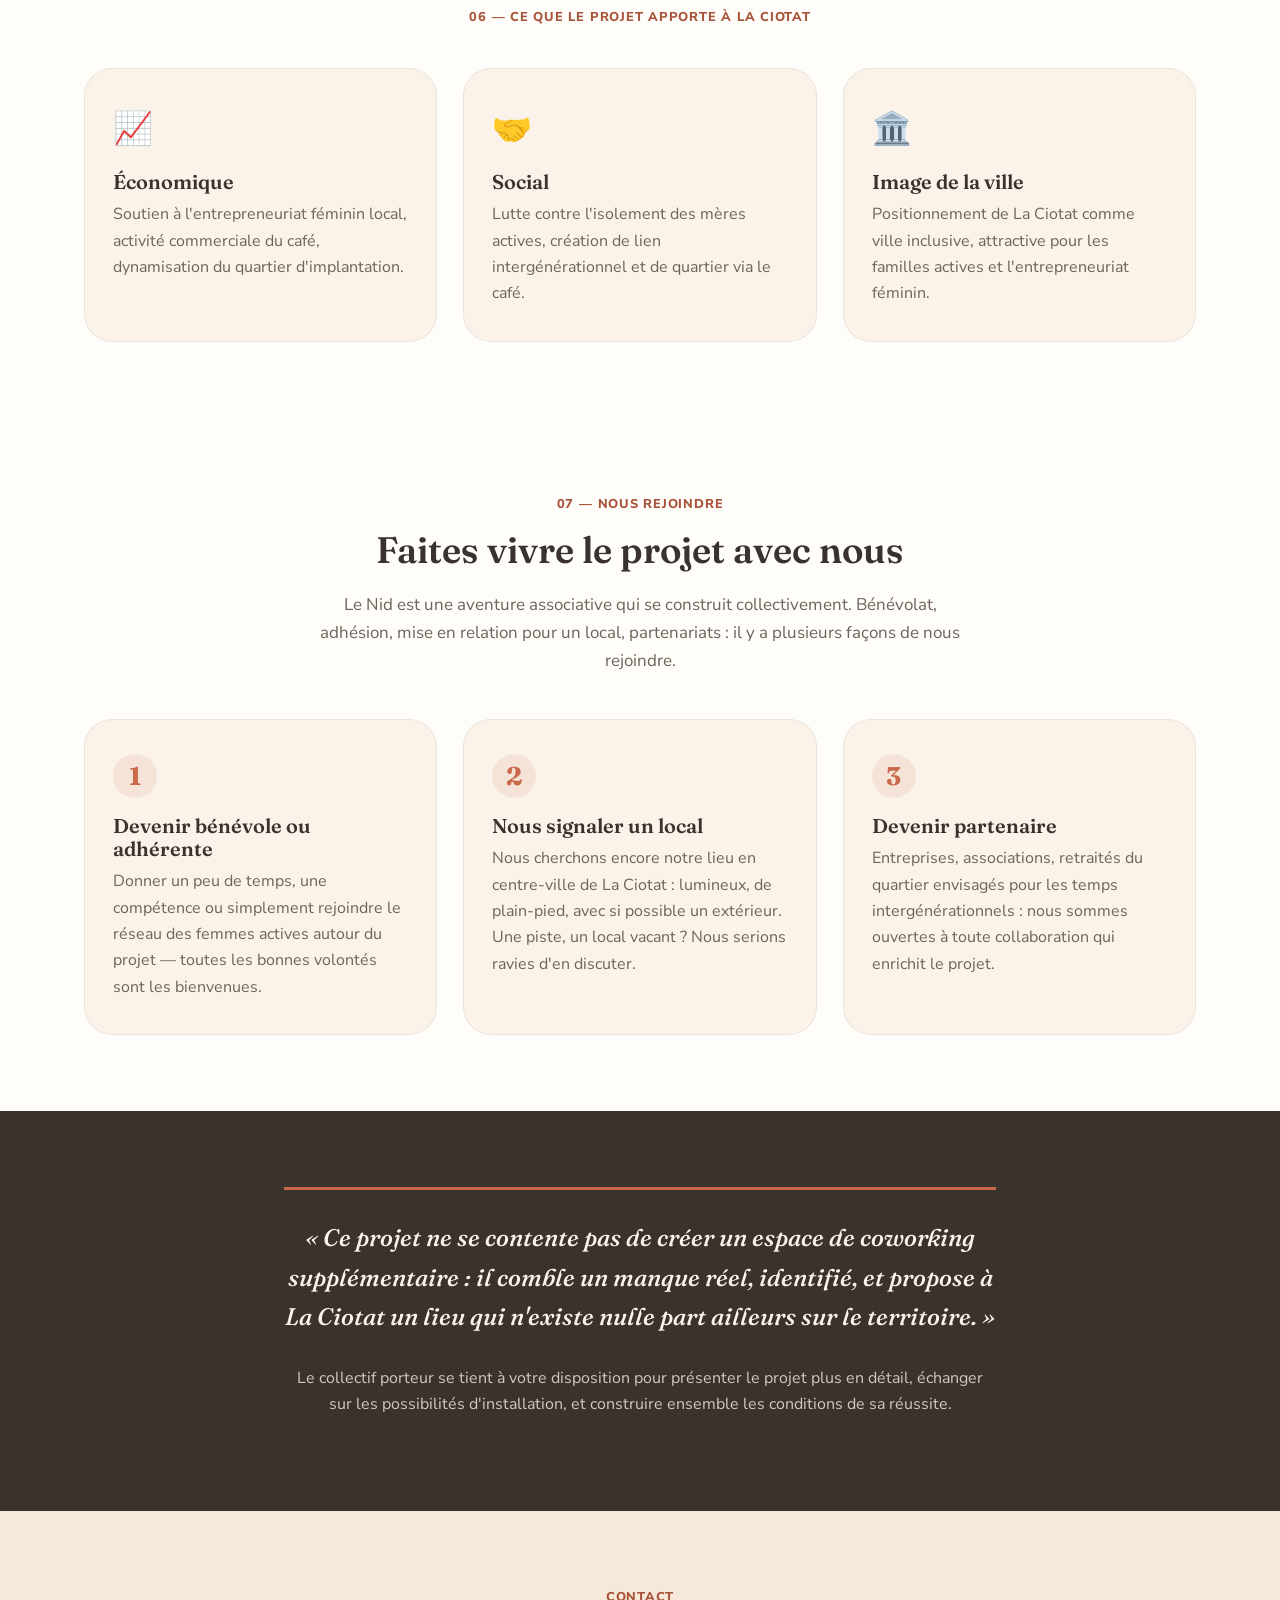
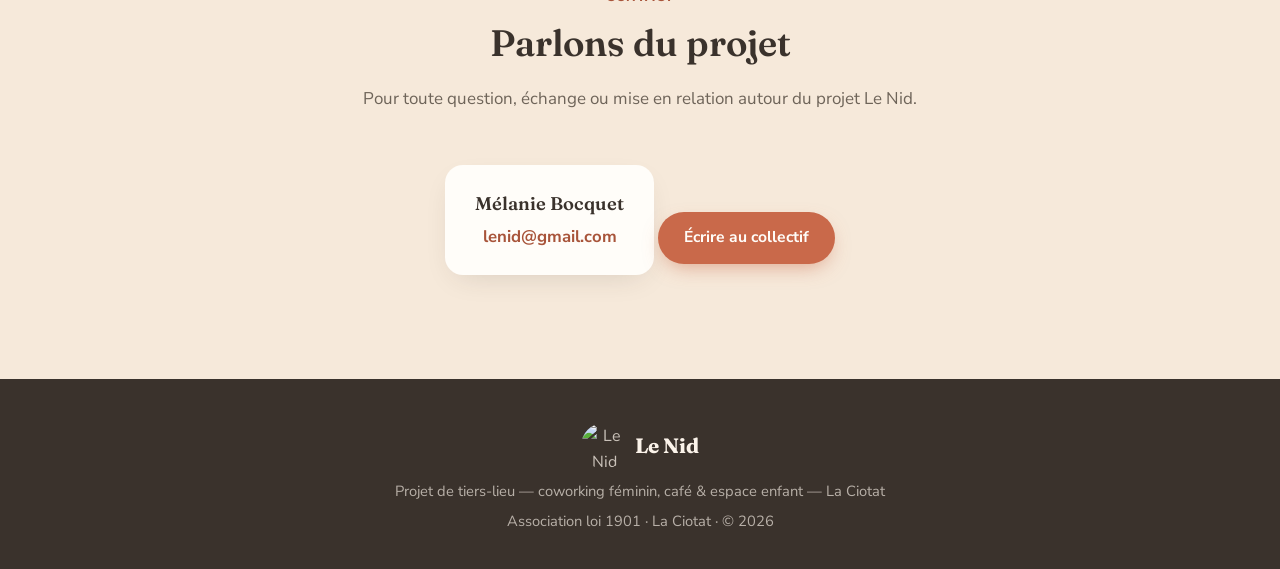
==== commit 750623b9: "Add files via upload" ====
--- a/index.html
+++ b/index.html
@@ -4,8 +4,9 @@
 <meta charset="UTF-8">
 <meta name="viewport" content="width=device-width, initial-scale=1.0">
 <title>Le Nid — Tiers-lieu coworking féminin, café & espace enfant à La Ciotat</title>
-<meta name="description" content="Le Nid est un projet de tiers-lieu à La Ciotat associant coworking féminin, café de quartier et espace enfant, porté par un collectif de quatre mères. Dossier de présentation à la Mairie de La Ciotat.">
-<link rel="icon" href="data:image/svg+xml,%3Csvg xmlns='http://www.w3.org/2000/svg' viewBox='0 0 100 100'%3E%3Ctext y='.9em' font-size='90'%3E%F0%9F%AA%BA%3C/text%3E%3C/svg%3E">
+<meta name="description" content="Le Nid est une association à La Ciotat qui crée un tiers-lieu associant coworking féminin, café de quartier et espace enfant, porté par un collectif de quatre mères.">
+<link rel="icon" type="image/png" href="assets/favicon.png">
+<link rel="apple-touch-icon" href="assets/favicon.png">
 <link rel="preconnect" href="https://fonts.googleapis.com">
 <link rel="preconnect" href="https://fonts.gstatic.com" crossorigin>
 <link href="https://fonts.googleapis.com/css2?family=Fraunces:opsz,wght@9..144,500;9..144,600;9..144,700&family=Nunito+Sans:wght@400;600;700;800&display=swap" rel="stylesheet">
@@ -18,7 +19,7 @@
 <header class="site-header" id="top">
   <div class="wrap header-inner">
     <a href="#top" class="logo">
-      <span class="logo-mark" aria-hidden="true">🪺</span>
+      <img src="assets/logo-icon.png" alt="Le Nid" class="logo-img">
       <span class="logo-text">Le Nid</span>
     </a>
     <nav class="main-nav" id="main-nav">
@@ -26,7 +27,7 @@
       <a href="#espaces">Les espaces</a>
       <a href="#public">Pour qui</a>
       <a href="#equipe">L'équipe</a>
-      <a href="#demande">Notre demande</a>
+      <a href="#rejoindre">Nous rejoindre</a>
       <a href="#contact" class="nav-cta">Contact</a>
     </nav>
     <button class="nav-toggle" id="navToggle" aria-label="Ouvrir le menu" aria-expanded="false" aria-controls="main-nav">
@@ -42,18 +43,23 @@
     <div class="hero-blob blob-1" aria-hidden="true"></div>
     <div class="hero-blob blob-2" aria-hidden="true"></div>
     <div class="wrap hero-inner">
-      <p class="eyebrow">Projet associatif · La Ciotat</p>
-      <h1>Un tiers-lieu pensé pour que les mères actives n'aient plus à choisir.</h1>
-      <p class="hero-lead">Coworking féminin, café de quartier et espace enfant réunis dans un même lieu, en centre-ville de La Ciotat — pour permettre aux femmes de travailler, entreprendre et se retrouver, sans jamais devoir choisir entre leur activité professionnelle et la présence de leurs enfants.</p>
-      <div class="hero-actions">
-        <a href="#projet" class="btn btn-primary">Découvrir le projet</a>
-        <a href="#contact" class="btn btn-ghost">Nous contacter</a>
-      </div>
-      <div class="hero-stats">
-        <div class="stat"><span class="stat-num">3</span><span class="stat-label">espaces complémentaires</span></div>
-        <div class="stat"><span class="stat-num">4</span><span class="stat-label">mères fondatrices</span></div>
-        <div class="stat"><span class="stat-num">2h</span><span class="stat-label">d'accueil parents-enfants / jour</span></div>
-        <div class="stat"><span class="stat-num">0</span><span class="stat-label">lieu équivalent à La Ciotat aujourd'hui</span></div>
+      <div class="hero-text">
+        <p class="eyebrow">Association · La Ciotat</p>
+        <h1>Un tiers-lieu pensé pour que les mères actives n'aient plus à choisir.</h1>
+        <p class="hero-lead">Coworking féminin, café de quartier et espace enfant réunis dans un même lieu, en centre-ville de La Ciotat — pour permettre aux femmes de travailler, entreprendre et se retrouver, sans jamais devoir choisir entre leur activité professionnelle et la présence de leurs enfants.</p>
+        <div class="hero-actions">
+          <a href="#projet" class="btn btn-primary">Découvrir le projet</a>
+          <a href="#contact" class="btn btn-ghost">Nous contacter</a>
+        </div>
+        <div class="hero-stats">
+          <div class="stat"><span class="stat-num">3</span><span class="stat-label">espaces complémentaires</span></div>
+          <div class="stat"><span class="stat-num">4</span><span class="stat-label">mères fondatrices</span></div>
+          <div class="stat"><span class="stat-num">2h</span><span class="stat-label">d'accueil parents-enfants / jour</span></div>
+          <div class="stat"><span class="stat-num">0</span><span class="stat-label">lieu équivalent à La Ciotat aujourd'hui</span></div>
+        </div>
+      </div>
+      <div class="hero-badge">
+        <img src="assets/logo.png" alt="Le Nid Coworking — coworking féminin avec accueil des enfants" width="700" height="700">
       </div>
     </div>
   </section>
@@ -190,45 +196,27 @@
     </div>
   </section>
 
-  <!-- LOCAL RECHERCHE -->
-  <section class="section" id="local">
-    <div class="wrap narrow">
-      <p class="kicker">07 — Le local recherché</p>
-      <h2>Ce que nous cherchons</h2>
-      <p>Le projet est aujourd'hui à la recherche d'un local adapté sur La Ciotat, répondant aux critères suivants :</p>
-      <ul class="check-list">
-        <li><strong>Emplacement :</strong> impérativement en centre-ville ou quartier résidentiel proche, accessible à pied ou à vélo — à l'exclusion des zones d'activité excentrées comme Athélia</li>
-        <li><strong>Configuration :</strong> plain-pied ou accès de plain-pied privilégié (accessibilité PMR et poussettes)</li>
-        <li><strong>Luminosité :</strong> un lieu lumineux, avec une bonne présence de lumière naturelle — condition essentielle pour le bien-être des femmes et des enfants</li>
-        <li><strong>Ambiance :</strong> un lieu chaleureux et accueillant en toute saison, propice à la convivialité autant qu'à la concentration</li>
-        <li><strong>Extérieur :</strong> un espace extérieur (cour, terrasse, jardin) serait un atout fort, pour prolonger le café et l'espace enfant au grand air</li>
-        <li><strong>Surface</strong> adaptée pour accueillir de façon distincte les trois espaces (coworking, café, espace enfant)</li>
-        <li><strong>Rez-de-chaussée</strong> avec vitrine idéalement, pour l'ouverture du café sur la vie du quartier</li>
-      </ul>
-      <p>C'est dans ce cadre que le projet sollicite l'appui de la Mairie : identification d'un local municipal disponible correspondant à ces critères, ou mise en relation avec des solutions immobilières adaptées sur le territoire.</p>
-    </div>
-  </section>
-
-  <!-- NOTRE DEMANDE -->
-  <section class="section alt" id="demande">
-    <div class="wrap">
-      <p class="kicker center">08 — Notre demande auprès de la Mairie</p>
-      <p class="section-intro center">Le collectif porteur du projet sollicite la Mairie de La Ciotat sur trois volets complémentaires.</p>
+  <!-- NOUS REJOINDRE -->
+  <section class="section alt" id="rejoindre">
+    <div class="wrap">
+      <p class="kicker center">07 — Nous rejoindre</p>
+      <h2 class="center">Faites vivre le projet avec nous</h2>
+      <p class="section-intro center">Le Nid est une aventure associative qui se construit collectivement. Bénévolat, adhésion, mise en relation pour un local, partenariats : il y a plusieurs façons de nous rejoindre.</p>
       <div class="cards-3">
         <article class="card card-simple">
           <div class="card-num">1</div>
-          <h3>Un accompagnement dans la recherche de local</h3>
-          <p>Aide à l'identification d'un local municipal disponible ou vacant pouvant accueillir le projet, ou mise en relation avec les acteurs immobiliers et propriétaires du territoire.</p>
+          <h3>Devenir bénévole ou adhérente</h3>
+          <p>Donner un peu de temps, une compétence ou simplement rejoindre le réseau des femmes actives autour du projet — toutes les bonnes volontés sont les bienvenues.</p>
         </article>
         <article class="card card-simple">
           <div class="card-num">2</div>
-          <h3>Un soutien financier au démarrage</h3>
-          <p>Une subvention de démarrage, dans le cadre des dispositifs existants de soutien à la vie associative, à l'innovation sociale ou aux tiers-lieux, pour l'aménagement du lieu et son lancement.</p>
+          <h3>Nous signaler un local</h3>
+          <p>Nous cherchons encore notre lieu en centre-ville de La Ciotat : lumineux, de plain-pied, avec si possible un extérieur. Une piste, un local vacant ? Nous serions ravies d'en discuter.</p>
         </article>
         <article class="card card-simple">
           <div class="card-num">3</div>
-          <h3>Une mise en relation avec la petite enfance & la CAF</h3>
-          <p>Le volet LAEP du projet pourrait ouvrir droit à un soutien de la CAF (aide au démarrage et prestation de service dédiées). Nous sollicitons l'appui de la Mairie pour faciliter la mise en relation avec les services petite enfance et la CAF.</p>
+          <h3>Devenir partenaire</h3>
+          <p>Entreprises, associations, retraités du quartier envisagés pour les temps intergénérationnels : nous sommes ouvertes à toute collaboration qui enrichit le projet.</p>
         </article>
       </div>
     </div>
@@ -240,7 +228,7 @@
       <blockquote class="pull-quote light">
         « Ce projet ne se contente pas de créer un espace de coworking supplémentaire : il comble un manque réel, identifié, et propose à La Ciotat un lieu qui n'existe nulle part ailleurs sur le territoire. »
       </blockquote>
-      <p>Le collectif porteur se tient à la disposition de la Mairie pour présenter le projet plus en détail, échanger sur les possibilités de local, et construire ensemble les conditions de sa réussite.</p>
+      <p>Le collectif porteur se tient à votre disposition pour présenter le projet plus en détail, échanger sur les possibilités d'installation, et construire ensemble les conditions de sa réussite.</p>
     </div>
   </section>
 
@@ -252,9 +240,9 @@
       <p class="section-intro center">Pour toute question, échange ou mise en relation autour du projet Le Nid.</p>
       <div class="contact-card">
         <p class="contact-name">Mélanie Bocquet</p>
-        <a class="contact-email" href="mailto:support@myexperienceandleisure.com">support@myexperienceandleisure.com</a>
-      </div>
-      <a href="mailto:support@myexperienceandleisure.com?subject=Le%20Nid%20-%20Projet%20tiers-lieu%20La%20Ciotat" class="btn btn-primary">Écrire au collectif</a>
+        <a class="contact-email" href="mailto:lenid@gmail.com">lenid@gmail.com</a>
+      </div>
+      <a href="mailto:lenid@gmail.com?subject=Le%20Nid%20-%20Association%20La%20Ciotat" class="btn btn-primary">Écrire au collectif</a>
     </div>
   </section>
 
@@ -263,11 +251,11 @@
 <footer class="site-footer">
   <div class="wrap footer-inner">
     <div class="logo footer-logo">
-      <span class="logo-mark" aria-hidden="true">🪺</span>
+      <img src="assets/logo-icon.png" alt="Le Nid" class="logo-img">
       <span class="logo-text">Le Nid</span>
     </div>
     <p>Projet de tiers-lieu — coworking féminin, café & espace enfant — La Ciotat</p>
-    <p class="footer-meta">Dossier de présentation adressé à la Mairie de La Ciotat · © <span id="year"></span></p>
+    <p class="footer-meta">Association loi 1901 · La Ciotat · © <span id="year"></span></p>
   </div>
 </footer>
 
--- a/styles.css
+++ b/styles.css
@@ -98,6 +98,14 @@
 }
 .logo:hover { text-decoration: none; }
 .logo-mark { font-size: 1.5rem; }
+.logo-img {
+  height: 42px;
+  width: 42px;
+  border-radius: 50%;
+  object-fit: cover;
+  display: block;
+}
+.footer-logo .logo-img { height: 46px; width: 46px; }
 .logo-text {
   font-family: var(--font-display);
   font-weight: 700;
@@ -178,7 +186,26 @@
   overflow: hidden;
   padding: 88px 0 60px;
 }
-.hero-inner { position: relative; z-index: 2; max-width: 820px; }
+.hero-inner {
+  position: relative;
+  z-index: 2;
+  display: grid;
+  grid-template-columns: minmax(0, 1fr) 340px;
+  gap: 56px;
+  align-items: center;
+}
+.hero-text { max-width: 640px; }
+.hero-badge {
+  justify-self: center;
+  width: 100%;
+  max-width: 340px;
+}
+.hero-badge img {
+  width: 100%;
+  height: auto;
+  border-radius: 50%;
+  box-shadow: 0 24px 50px -18px rgba(58, 50, 44, 0.35);
+}
 .hero-blob {
   position: absolute;
   border-radius: 50%;
@@ -466,6 +493,9 @@
   .hero-stats { grid-template-columns: repeat(2, 1fr); row-gap: 24px; }
   .info-strip { grid-template-columns: 1fr; }
   .callout { flex-direction: column; }
+  .hero-inner { grid-template-columns: 1fr; gap: 36px; }
+  .hero-text { max-width: none; }
+  .hero-badge { order: -1; max-width: 220px; }
 }
 
 @media (max-width: 720px) {
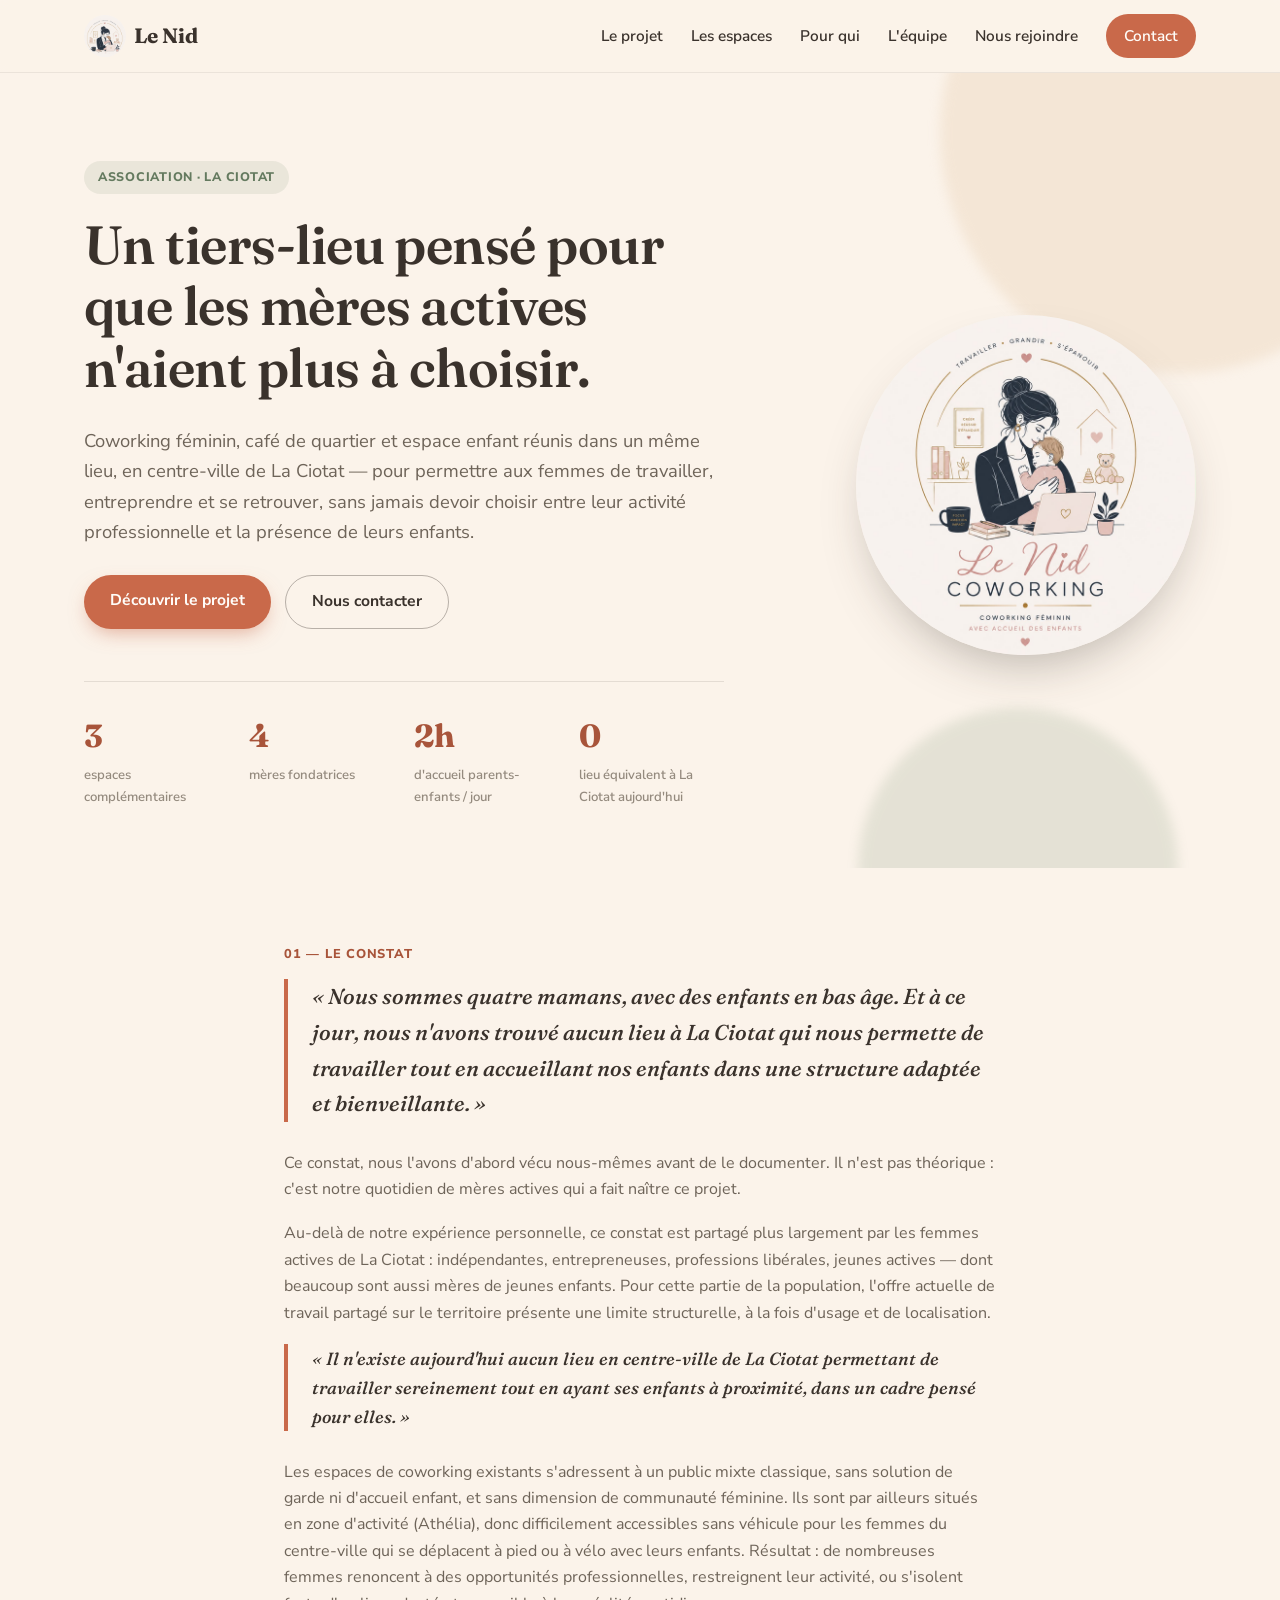
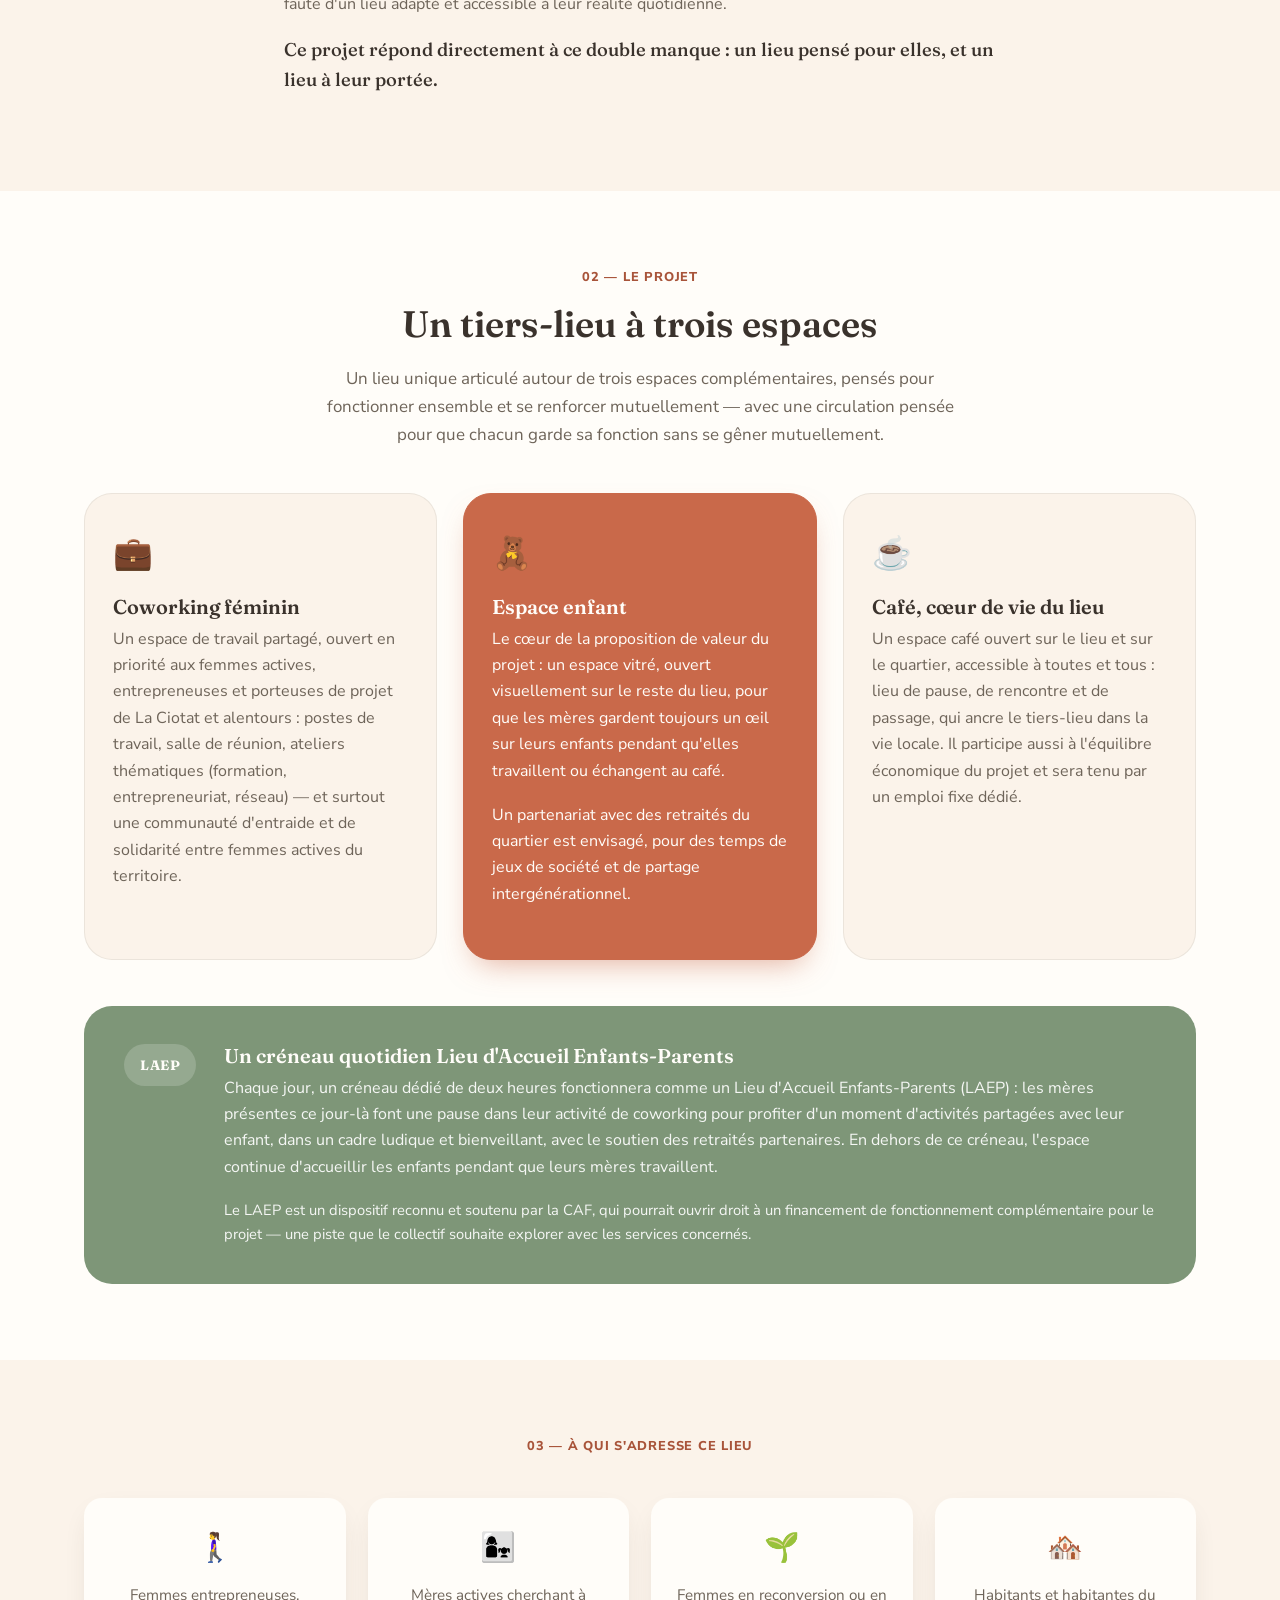
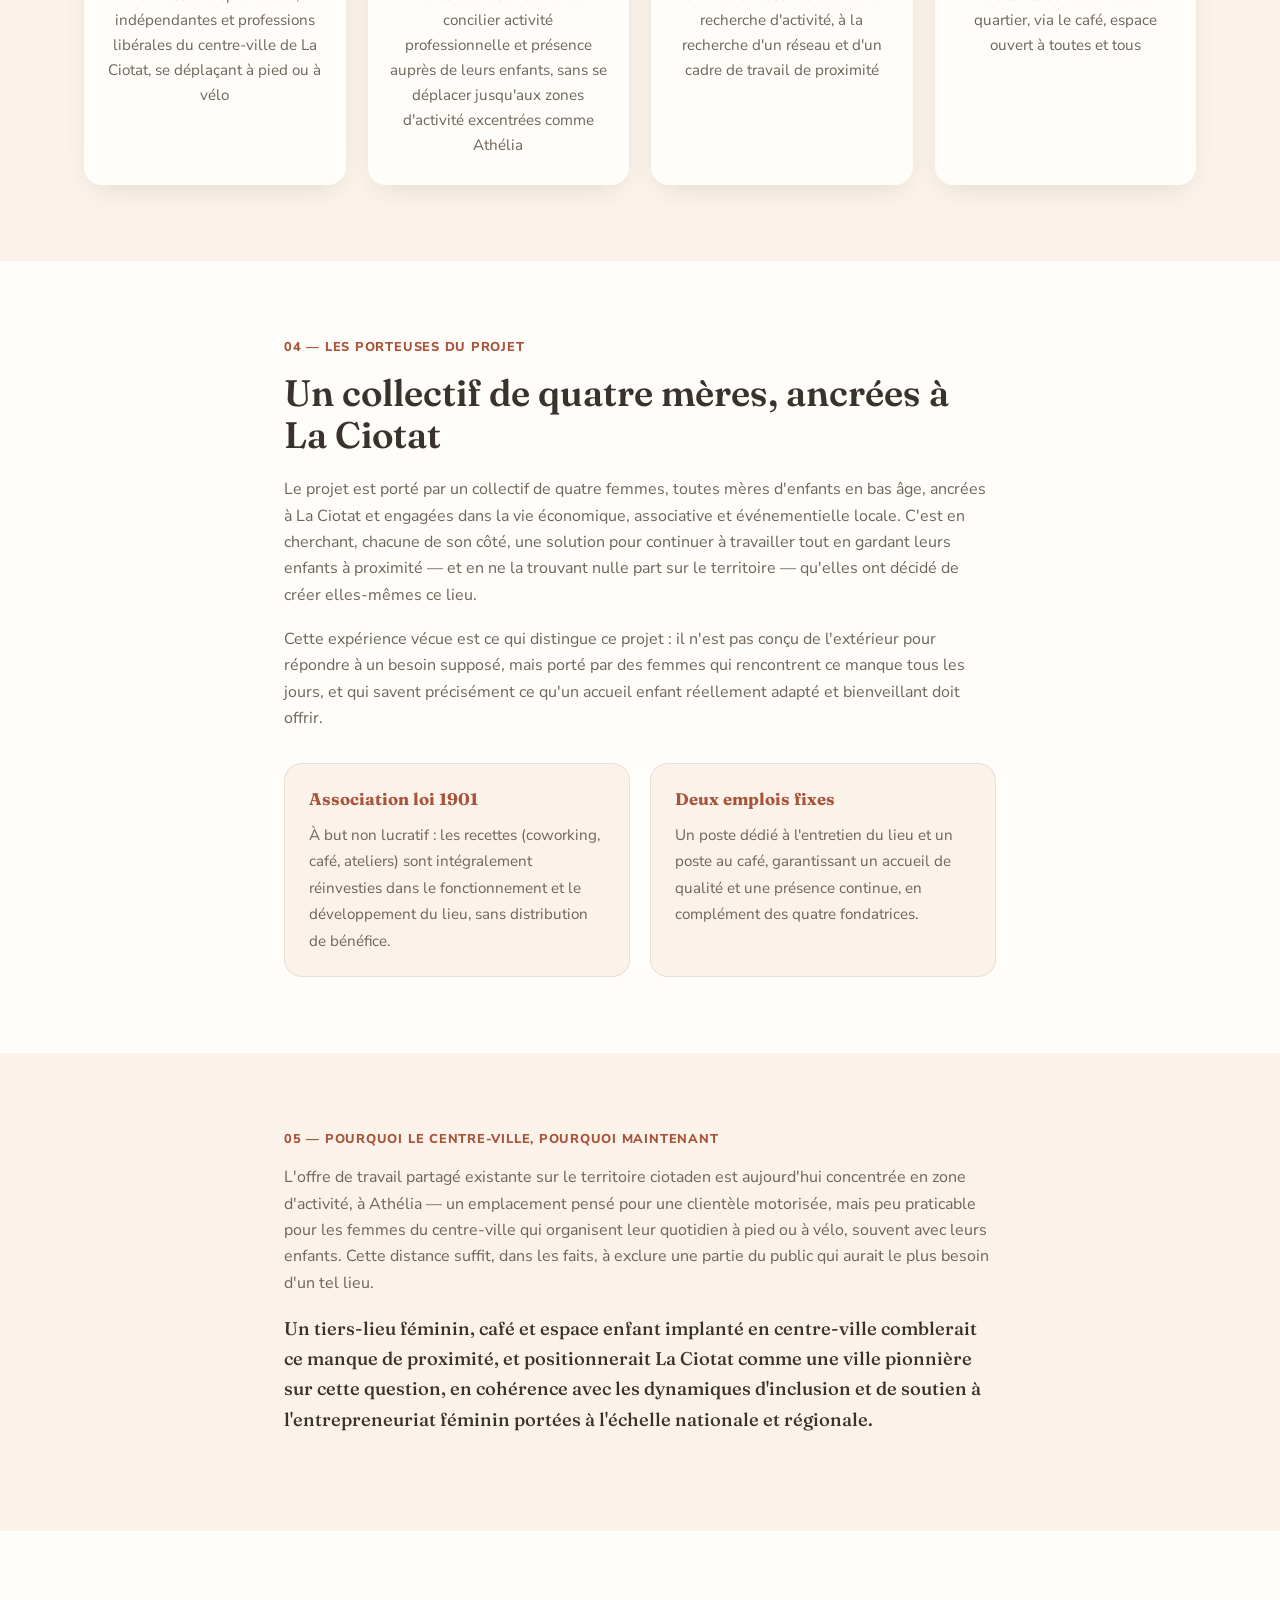
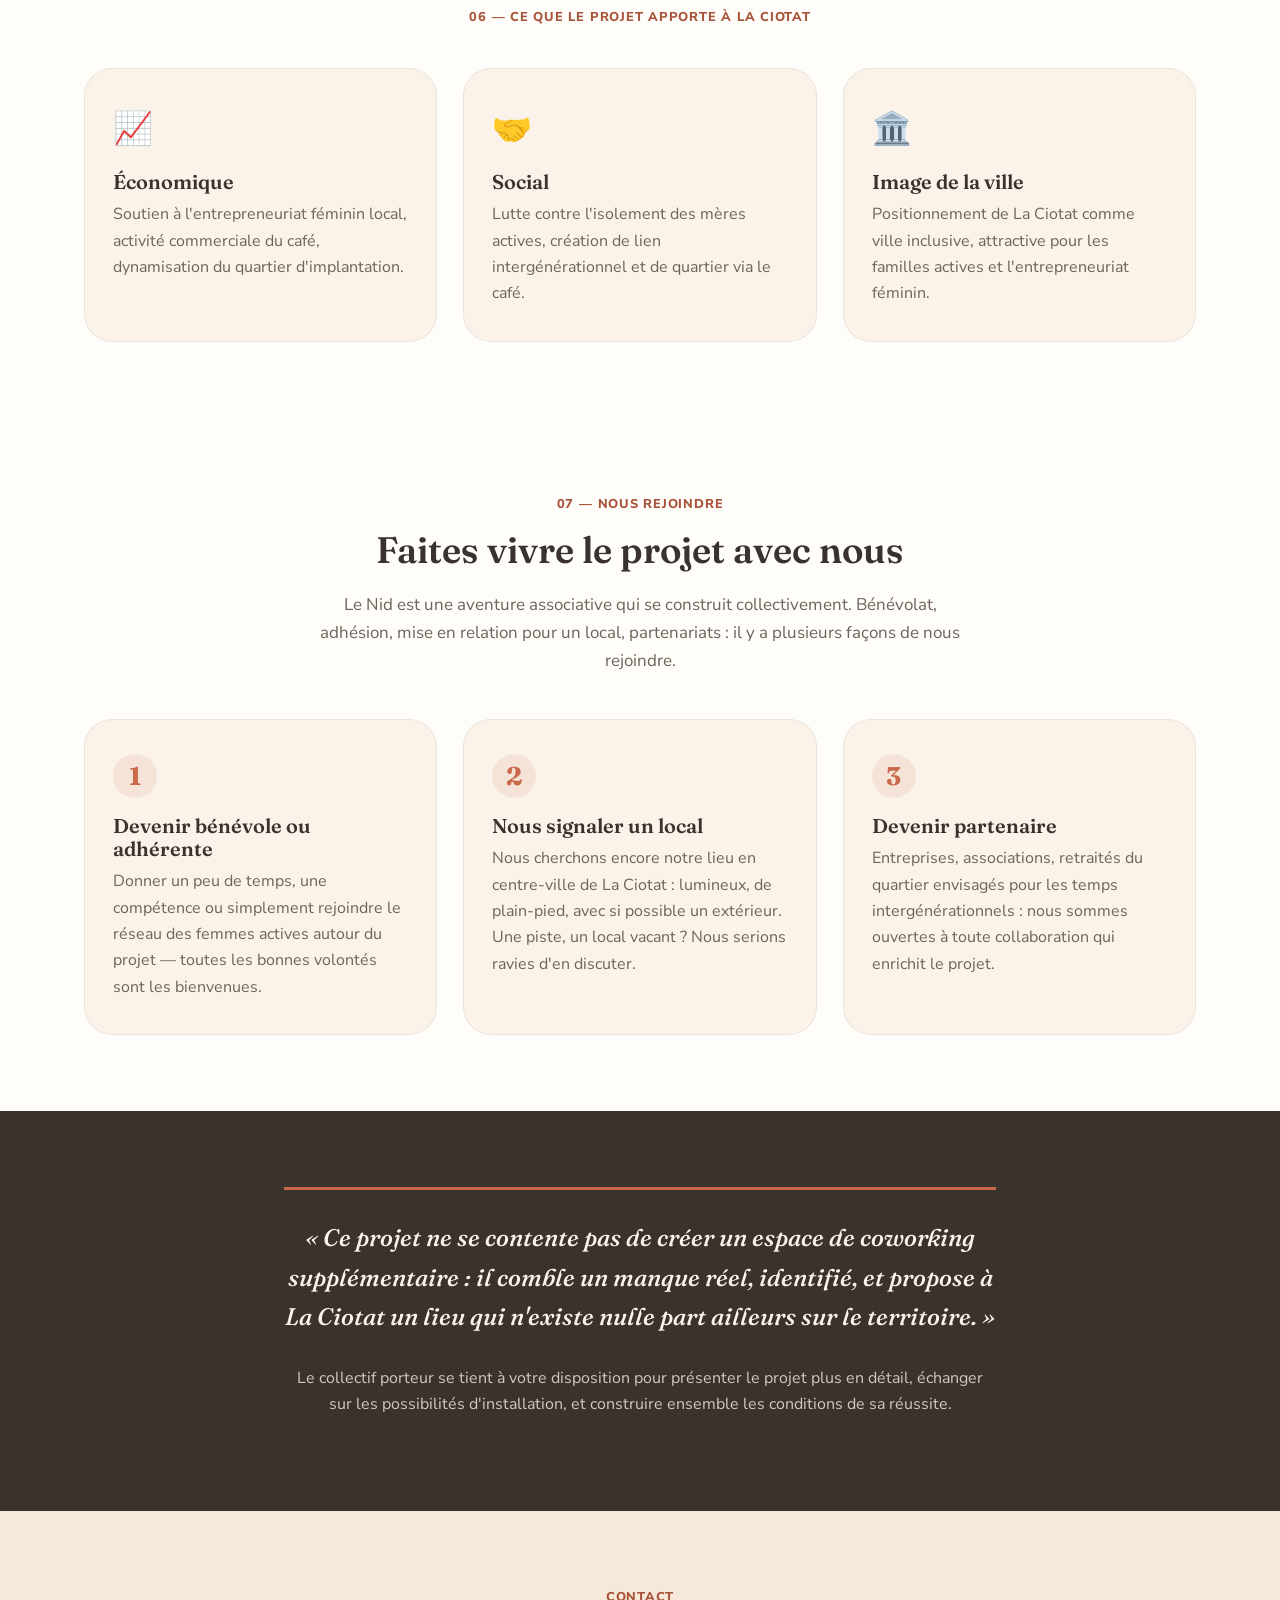
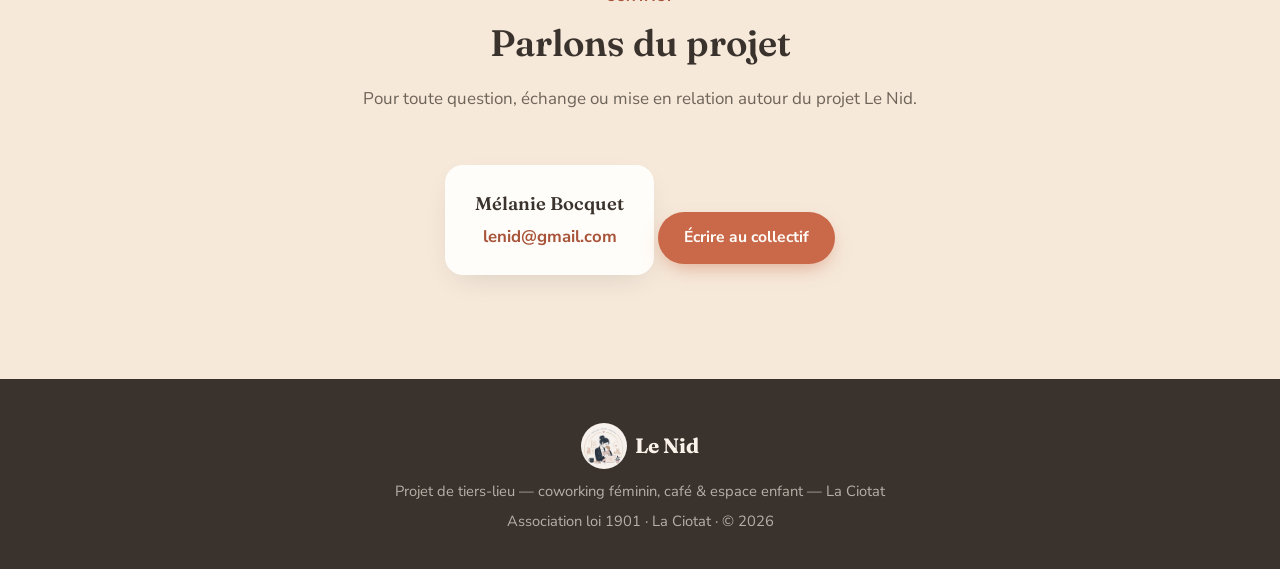
==== commit b719b299: "Add files via upload" ====
--- a/index.html
+++ b/index.html
@@ -5,8 +5,8 @@
 <meta name="viewport" content="width=device-width, initial-scale=1.0">
 <title>Le Nid — Tiers-lieu coworking féminin, café & espace enfant à La Ciotat</title>
 <meta name="description" content="Le Nid est une association à La Ciotat qui crée un tiers-lieu associant coworking féminin, café de quartier et espace enfant, porté par un collectif de quatre mères.">
-<link rel="icon" type="image/png" href="assets/favicon.png">
-<link rel="apple-touch-icon" href="assets/favicon.png">
+<link rel="icon" type="image/png" href="favicon.png">
+<link rel="apple-touch-icon" href="favicon.png">
 <link rel="preconnect" href="https://fonts.googleapis.com">
 <link rel="preconnect" href="https://fonts.gstatic.com" crossorigin>
 <link href="https://fonts.googleapis.com/css2?family=Fraunces:opsz,wght@9..144,500;9..144,600;9..144,700&family=Nunito+Sans:wght@400;600;700;800&display=swap" rel="stylesheet">
@@ -19,7 +19,7 @@
 <header class="site-header" id="top">
   <div class="wrap header-inner">
     <a href="#top" class="logo">
-      <img src="assets/logo-icon.png" alt="Le Nid" class="logo-img">
+      <img src="logo-icon.png" alt="Le Nid" class="logo-img">
       <span class="logo-text">Le Nid</span>
     </a>
     <nav class="main-nav" id="main-nav">
@@ -59,7 +59,7 @@
         </div>
       </div>
       <div class="hero-badge">
-        <img src="assets/logo.png" alt="Le Nid Coworking — coworking féminin avec accueil des enfants" width="700" height="700">
+        <img src="logo.png" alt="Le Nid Coworking — coworking féminin avec accueil des enfants" width="700" height="700">
       </div>
     </div>
   </section>
@@ -251,7 +251,7 @@
 <footer class="site-footer">
   <div class="wrap footer-inner">
     <div class="logo footer-logo">
-      <img src="assets/logo-icon.png" alt="Le Nid" class="logo-img">
+      <img src="logo-icon.png" alt="Le Nid" class="logo-img">
       <span class="logo-text">Le Nid</span>
     </div>
     <p>Projet de tiers-lieu — coworking féminin, café & espace enfant — La Ciotat</p>
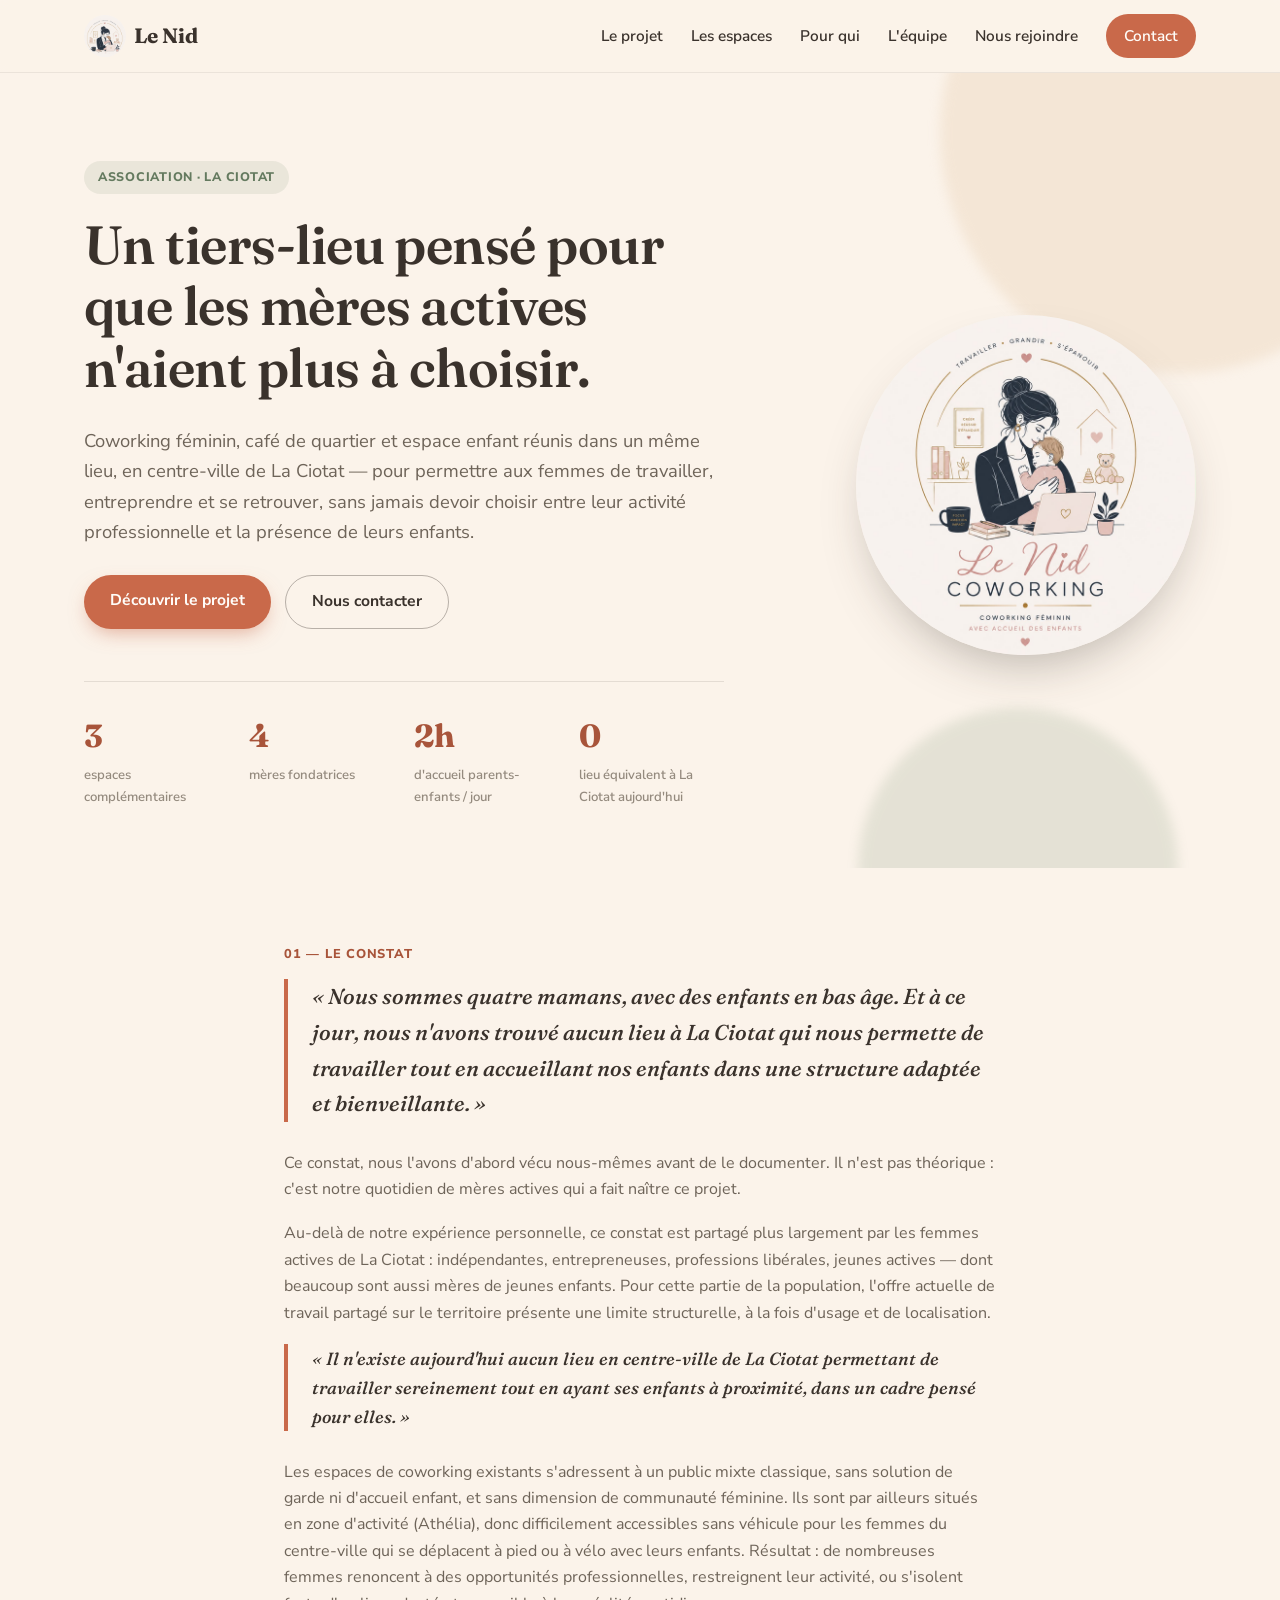
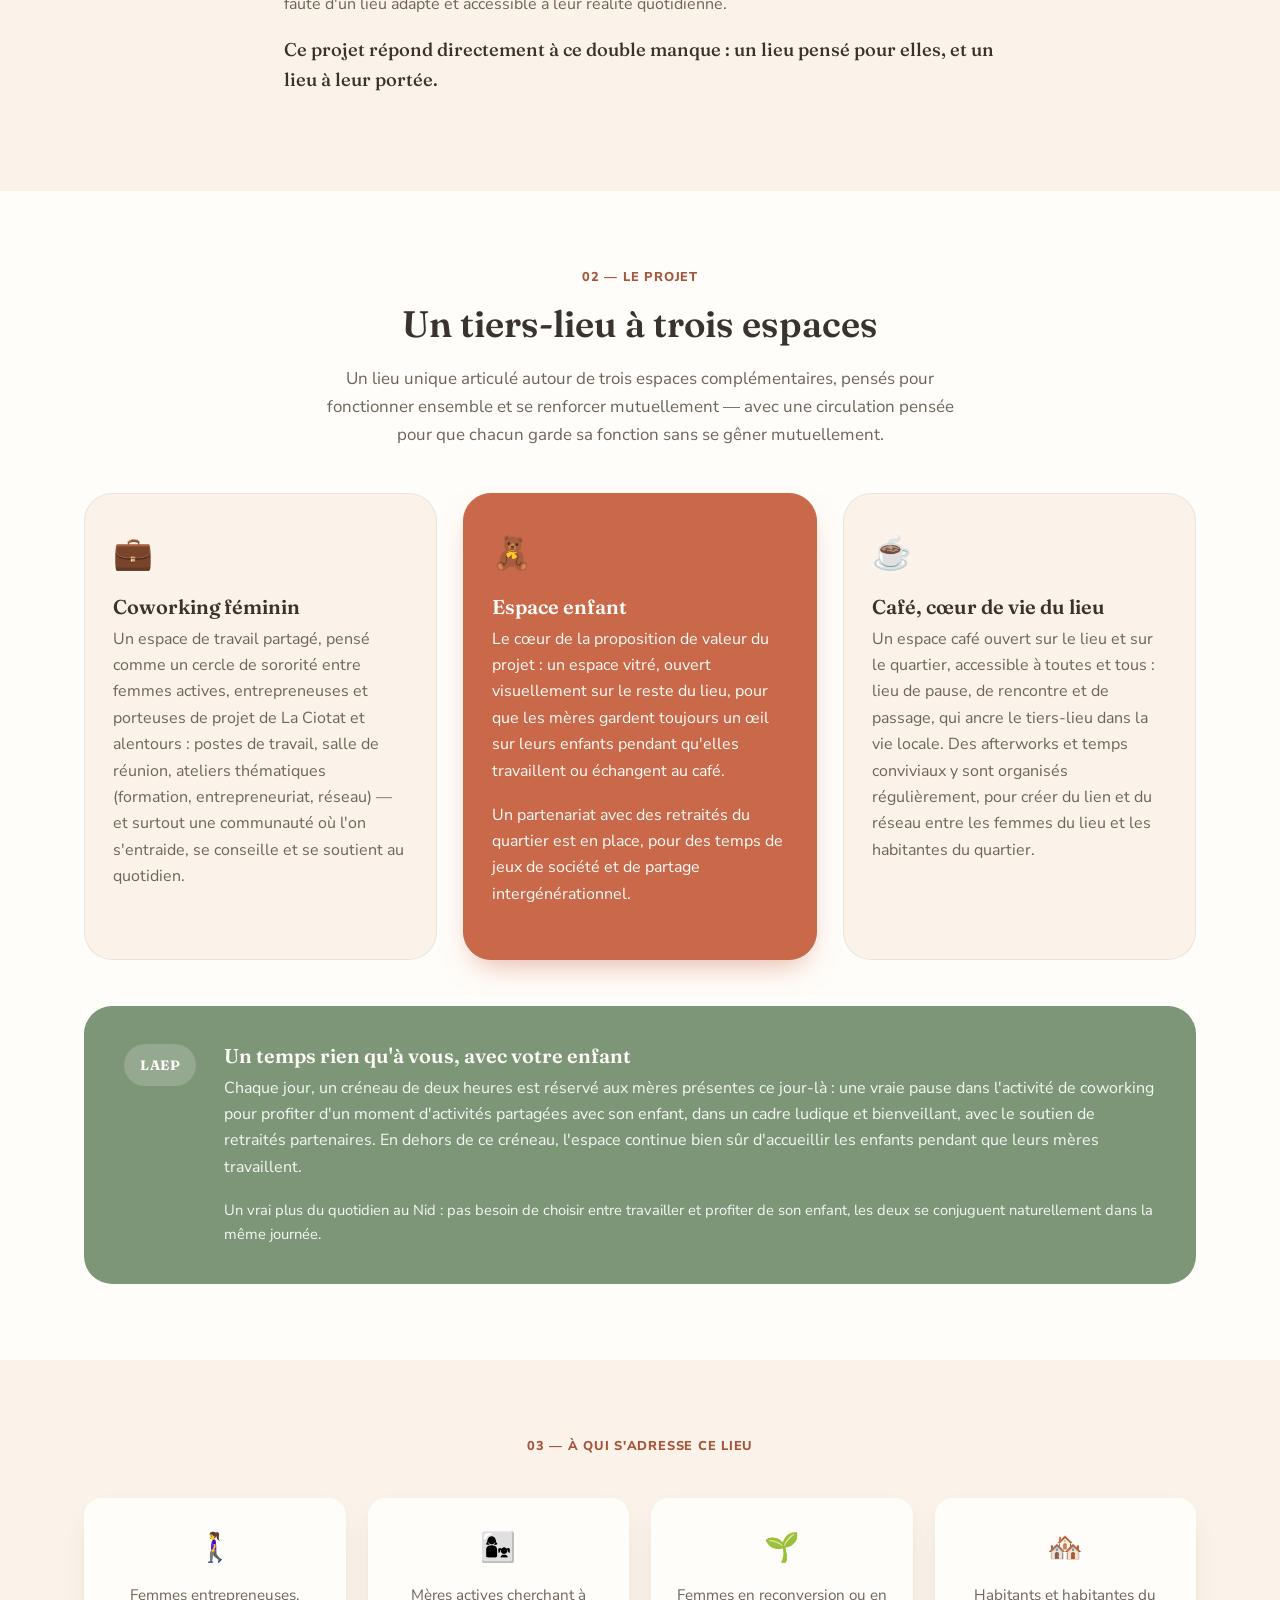
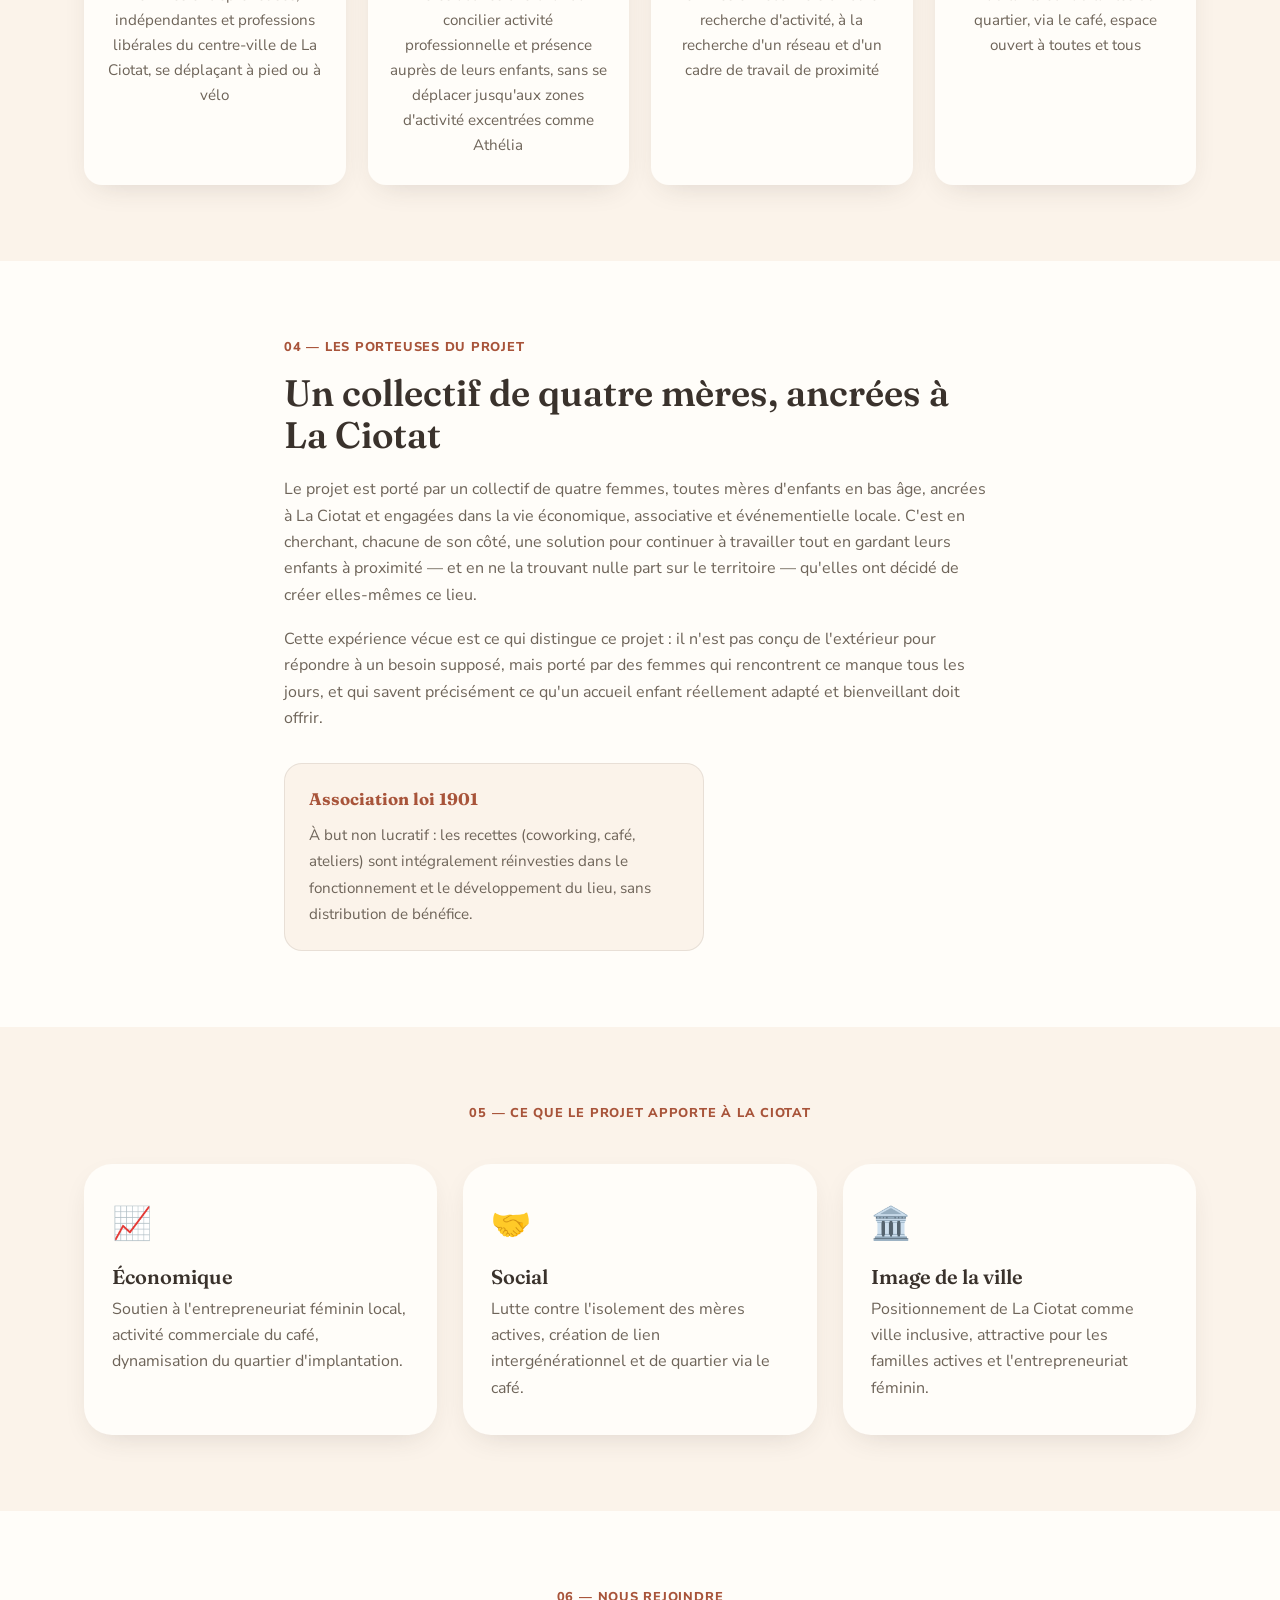
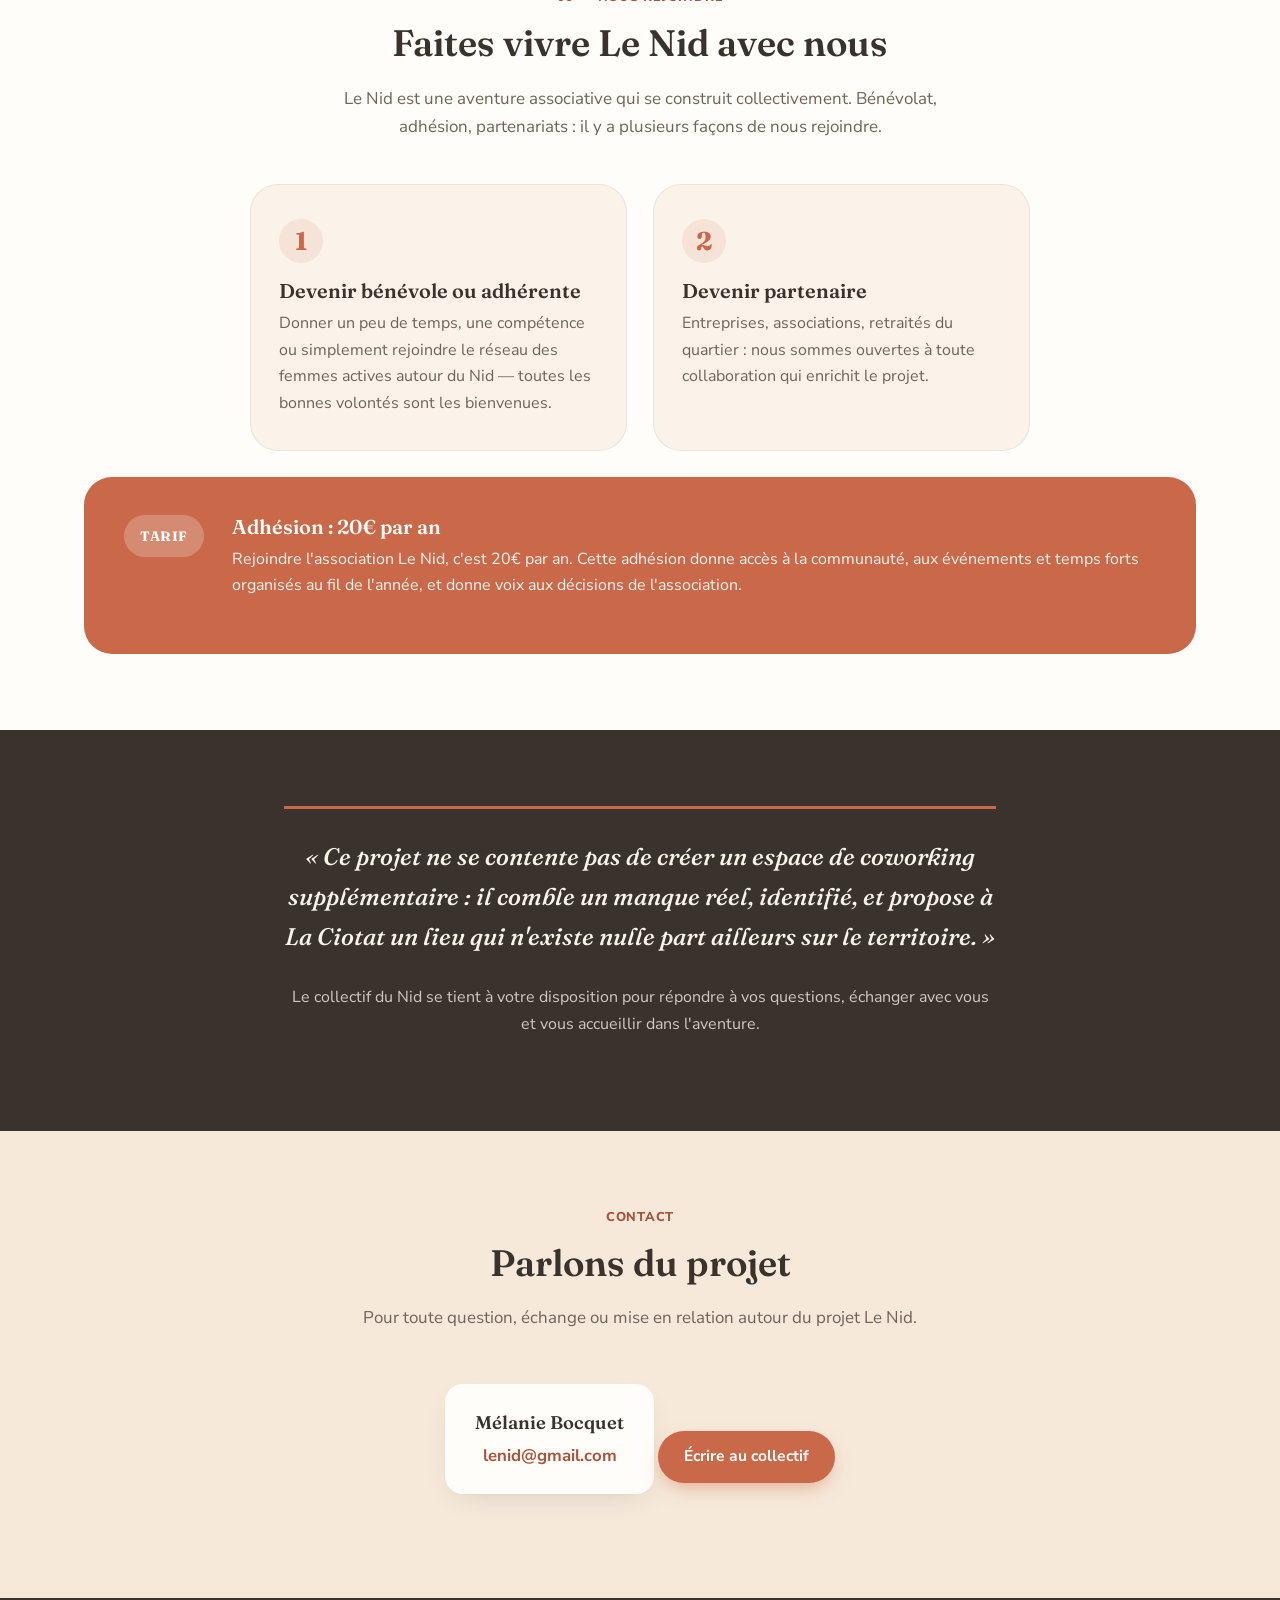
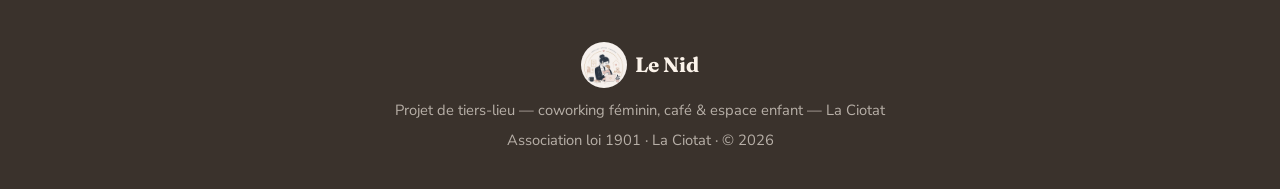
==== commit c14acb01: "Revise descriptions for clarity and community emphasis Updated text in multiple sections to enhance " ====
--- a/index.html
+++ b/index.html
@@ -92,27 +92,27 @@
         <article class="card">
           <div class="card-icon" aria-hidden="true">💼</div>
           <h3>Coworking féminin</h3>
-          <p>Un espace de travail partagé, ouvert en priorité aux femmes actives, entrepreneuses et porteuses de projet de La Ciotat et alentours : postes de travail, salle de réunion, ateliers thématiques (formation, entrepreneuriat, réseau) — et surtout une communauté d'entraide et de solidarité entre femmes actives du territoire.</p>
+          <p>Un espace de travail partagé, pensé comme un cercle de sororité entre femmes actives, entrepreneuses et porteuses de projet de La Ciotat et alentours : postes de travail, salle de réunion, ateliers thématiques (formation, entrepreneuriat, réseau) — et surtout une communauté où l'on s'entraide, se conseille et se soutient au quotidien.</p>
         </article>
         <article class="card card-featured">
           <div class="card-icon" aria-hidden="true">🧸</div>
           <h3>Espace enfant</h3>
           <p>Le cœur de la proposition de valeur du projet : un espace vitré, ouvert visuellement sur le reste du lieu, pour que les mères gardent toujours un œil sur leurs enfants pendant qu'elles travaillent ou échangent au café.</p>
-          <p>Un partenariat avec des retraités du quartier est envisagé, pour des temps de jeux de société et de partage intergénérationnel.</p>
+          <p>Un partenariat avec des retraités du quartier est en place, pour des temps de jeux de société et de partage intergénérationnel.</p>
         </article>
         <article class="card">
           <div class="card-icon" aria-hidden="true">☕</div>
           <h3>Café, cœur de vie du lieu</h3>
-          <p>Un espace café ouvert sur le lieu et sur le quartier, accessible à toutes et tous : lieu de pause, de rencontre et de passage, qui ancre le tiers-lieu dans la vie locale. Il participe aussi à l'équilibre économique du projet et sera tenu par un emploi fixe dédié.</p>
+          <p>Un espace café ouvert sur le lieu et sur le quartier, accessible à toutes et tous : lieu de pause, de rencontre et de passage, qui ancre le tiers-lieu dans la vie locale. Des afterworks et temps conviviaux y sont organisés régulièrement, pour créer du lien et du réseau entre les femmes du lieu et les habitantes du quartier.</p>
         </article>
       </div>
 
       <div class="callout">
         <div class="callout-badge">LAEP</div>
         <div>
-          <h3>Un créneau quotidien Lieu d'Accueil Enfants-Parents</h3>
-          <p>Chaque jour, un créneau dédié de deux heures fonctionnera comme un Lieu d'Accueil Enfants-Parents (LAEP) : les mères présentes ce jour-là font une pause dans leur activité de coworking pour profiter d'un moment d'activités partagées avec leur enfant, dans un cadre ludique et bienveillant, avec le soutien des retraités partenaires. En dehors de ce créneau, l'espace continue d'accueillir les enfants pendant que leurs mères travaillent.</p>
-          <p class="callout-note">Le LAEP est un dispositif reconnu et soutenu par la CAF, qui pourrait ouvrir droit à un financement de fonctionnement complémentaire pour le projet — une piste que le collectif souhaite explorer avec les services concernés.</p>
+          <h3>Un temps rien qu'à vous, avec votre enfant</h3>
+          <p>Chaque jour, un créneau de deux heures est réservé aux mères présentes ce jour-là : une vraie pause dans l'activité de coworking pour profiter d'un moment d'activités partagées avec son enfant, dans un cadre ludique et bienveillant, avec le soutien de retraités partenaires. En dehors de ce créneau, l'espace continue bien sûr d'accueillir les enfants pendant que leurs mères travaillent.</p>
+          <p class="callout-note">Un vrai plus du quotidien au Nid : pas besoin de choisir entre travailler et profiter de son enfant, les deux se conjuguent naturellement dans la même journée.</p>
         </div>
       </div>
     </div>
@@ -150,32 +150,19 @@
       <h2>Un collectif de quatre mères, ancrées à La Ciotat</h2>
       <p>Le projet est porté par un collectif de quatre femmes, toutes mères d'enfants en bas âge, ancrées à La Ciotat et engagées dans la vie économique, associative et événementielle locale. C'est en cherchant, chacune de son côté, une solution pour continuer à travailler tout en gardant leurs enfants à proximité — et en ne la trouvant nulle part sur le territoire — qu'elles ont décidé de créer elles-mêmes ce lieu.</p>
       <p>Cette expérience vécue est ce qui distingue ce projet : il n'est pas conçu de l'extérieur pour répondre à un besoin supposé, mais porté par des femmes qui rencontrent ce manque tous les jours, et qui savent précisément ce qu'un accueil enfant réellement adapté et bienveillant doit offrir.</p>
-      <div class="info-strip">
+      <div class="info-strip info-strip-single">
         <div class="info-strip-item">
           <strong>Association loi 1901</strong>
           <span>À but non lucratif : les recettes (coworking, café, ateliers) sont intégralement réinvesties dans le fonctionnement et le développement du lieu, sans distribution de bénéfice.</span>
         </div>
-        <div class="info-strip-item">
-          <strong>Deux emplois fixes</strong>
-          <span>Un poste dédié à l'entretien du lieu et un poste au café, garantissant un accueil de qualité et une présence continue, en complément des quatre fondatrices.</span>
-        </div>
-      </div>
-    </div>
-  </section>
-
-  <!-- POURQUOI CENTRE VILLE -->
-  <section class="section" id="pourquoi">
-    <div class="wrap narrow">
-      <p class="kicker">05 — Pourquoi le centre-ville, pourquoi maintenant</p>
-      <p>L'offre de travail partagé existante sur le territoire ciotaden est aujourd'hui concentrée en zone d'activité, à Athélia — un emplacement pensé pour une clientèle motorisée, mais peu praticable pour les femmes du centre-ville qui organisent leur quotidien à pied ou à vélo, souvent avec leurs enfants. Cette distance suffit, dans les faits, à exclure une partie du public qui aurait le plus besoin d'un tel lieu.</p>
-      <p class="lead-out">Un tiers-lieu féminin, café et espace enfant implanté en centre-ville comblerait ce manque de proximité, et positionnerait La Ciotat comme une ville pionnière sur cette question, en cohérence avec les dynamiques d'inclusion et de soutien à l'entrepreneuriat féminin portées à l'échelle nationale et régionale.</p>
+      </div>
     </div>
   </section>
 
   <!-- CE QUE LE PROJET APPORTE -->
-  <section class="section alt" id="apports">
-    <div class="wrap">
-      <p class="kicker center">06 — Ce que le projet apporte à La Ciotat</p>
+  <section class="section" id="apports">
+    <div class="wrap">
+      <p class="kicker center">05 — Ce que le projet apporte à La Ciotat</p>
       <div class="cards-3">
         <article class="card card-simple">
           <div class="card-icon" aria-hidden="true">📈</div>
@@ -199,25 +186,28 @@
   <!-- NOUS REJOINDRE -->
   <section class="section alt" id="rejoindre">
     <div class="wrap">
-      <p class="kicker center">07 — Nous rejoindre</p>
-      <h2 class="center">Faites vivre le projet avec nous</h2>
-      <p class="section-intro center">Le Nid est une aventure associative qui se construit collectivement. Bénévolat, adhésion, mise en relation pour un local, partenariats : il y a plusieurs façons de nous rejoindre.</p>
-      <div class="cards-3">
+      <p class="kicker center">06 — Nous rejoindre</p>
+      <h2 class="center">Faites vivre Le Nid avec nous</h2>
+      <p class="section-intro center">Le Nid est une aventure associative qui se construit collectivement. Bénévolat, adhésion, partenariats : il y a plusieurs façons de nous rejoindre.</p>
+      <div class="cards-3 cards-2">
         <article class="card card-simple">
           <div class="card-num">1</div>
           <h3>Devenir bénévole ou adhérente</h3>
-          <p>Donner un peu de temps, une compétence ou simplement rejoindre le réseau des femmes actives autour du projet — toutes les bonnes volontés sont les bienvenues.</p>
+          <p>Donner un peu de temps, une compétence ou simplement rejoindre le réseau des femmes actives autour du Nid — toutes les bonnes volontés sont les bienvenues.</p>
         </article>
         <article class="card card-simple">
           <div class="card-num">2</div>
-          <h3>Nous signaler un local</h3>
-          <p>Nous cherchons encore notre lieu en centre-ville de La Ciotat : lumineux, de plain-pied, avec si possible un extérieur. Une piste, un local vacant ? Nous serions ravies d'en discuter.</p>
-        </article>
-        <article class="card card-simple">
-          <div class="card-num">3</div>
           <h3>Devenir partenaire</h3>
-          <p>Entreprises, associations, retraités du quartier envisagés pour les temps intergénérationnels : nous sommes ouvertes à toute collaboration qui enrichit le projet.</p>
-        </article>
+          <p>Entreprises, associations, retraités du quartier : nous sommes ouvertes à toute collaboration qui enrichit le projet.</p>
+        </article>
+      </div>
+
+      <div class="callout callout-tarif">
+        <div class="callout-badge">TARIF</div>
+        <div>
+          <h3>Adhésion : 20€ par an</h3>
+          <p>Rejoindre l'association Le Nid, c'est 20€ par an. Cette adhésion donne accès à la communauté, aux événements et temps forts organisés au fil de l'année, et donne voix aux décisions de l'association.</p>
+        </div>
       </div>
     </div>
   </section>
@@ -228,7 +218,7 @@
       <blockquote class="pull-quote light">
         « Ce projet ne se contente pas de créer un espace de coworking supplémentaire : il comble un manque réel, identifié, et propose à La Ciotat un lieu qui n'existe nulle part ailleurs sur le territoire. »
       </blockquote>
-      <p>Le collectif porteur se tient à votre disposition pour présenter le projet plus en détail, échanger sur les possibilités d'installation, et construire ensemble les conditions de sa réussite.</p>
+      <p>Le collectif du Nid se tient à votre disposition pour répondre à vos questions, échanger avec vous et vous accueillir dans l'aventure.</p>
     </div>
   </section>
 
--- a/styles.css
+++ b/styles.css
@@ -326,6 +326,12 @@
   gap: 26px;
   margin-top: 40px;
 }
+.cards-3.cards-2 {
+  grid-template-columns: repeat(2, 1fr);
+  max-width: 780px;
+  margin-left: auto;
+  margin-right: auto;
+}
 
 .card {
   background: var(--white);
@@ -393,6 +399,12 @@
   white-space: nowrap;
 }
 
+.callout-tarif {
+  background: var(--terracotta);
+  margin-top: 26px;
+}
+.callout-tarif .callout-badge { background: rgba(255,255,255,0.22); }
+
 /* ---------- Public grid ---------- */
 .public-grid {
   display: grid;
@@ -431,6 +443,7 @@
   color: var(--terracotta-dark);
 }
 .info-strip-item span { color: var(--ink-soft); font-size: 0.95rem; }
+.info-strip.info-strip-single { grid-template-columns: 1fr; max-width: 420px; }
 
 /* ---------- Check list ---------- */
 .check-list { margin: 28px 0; }
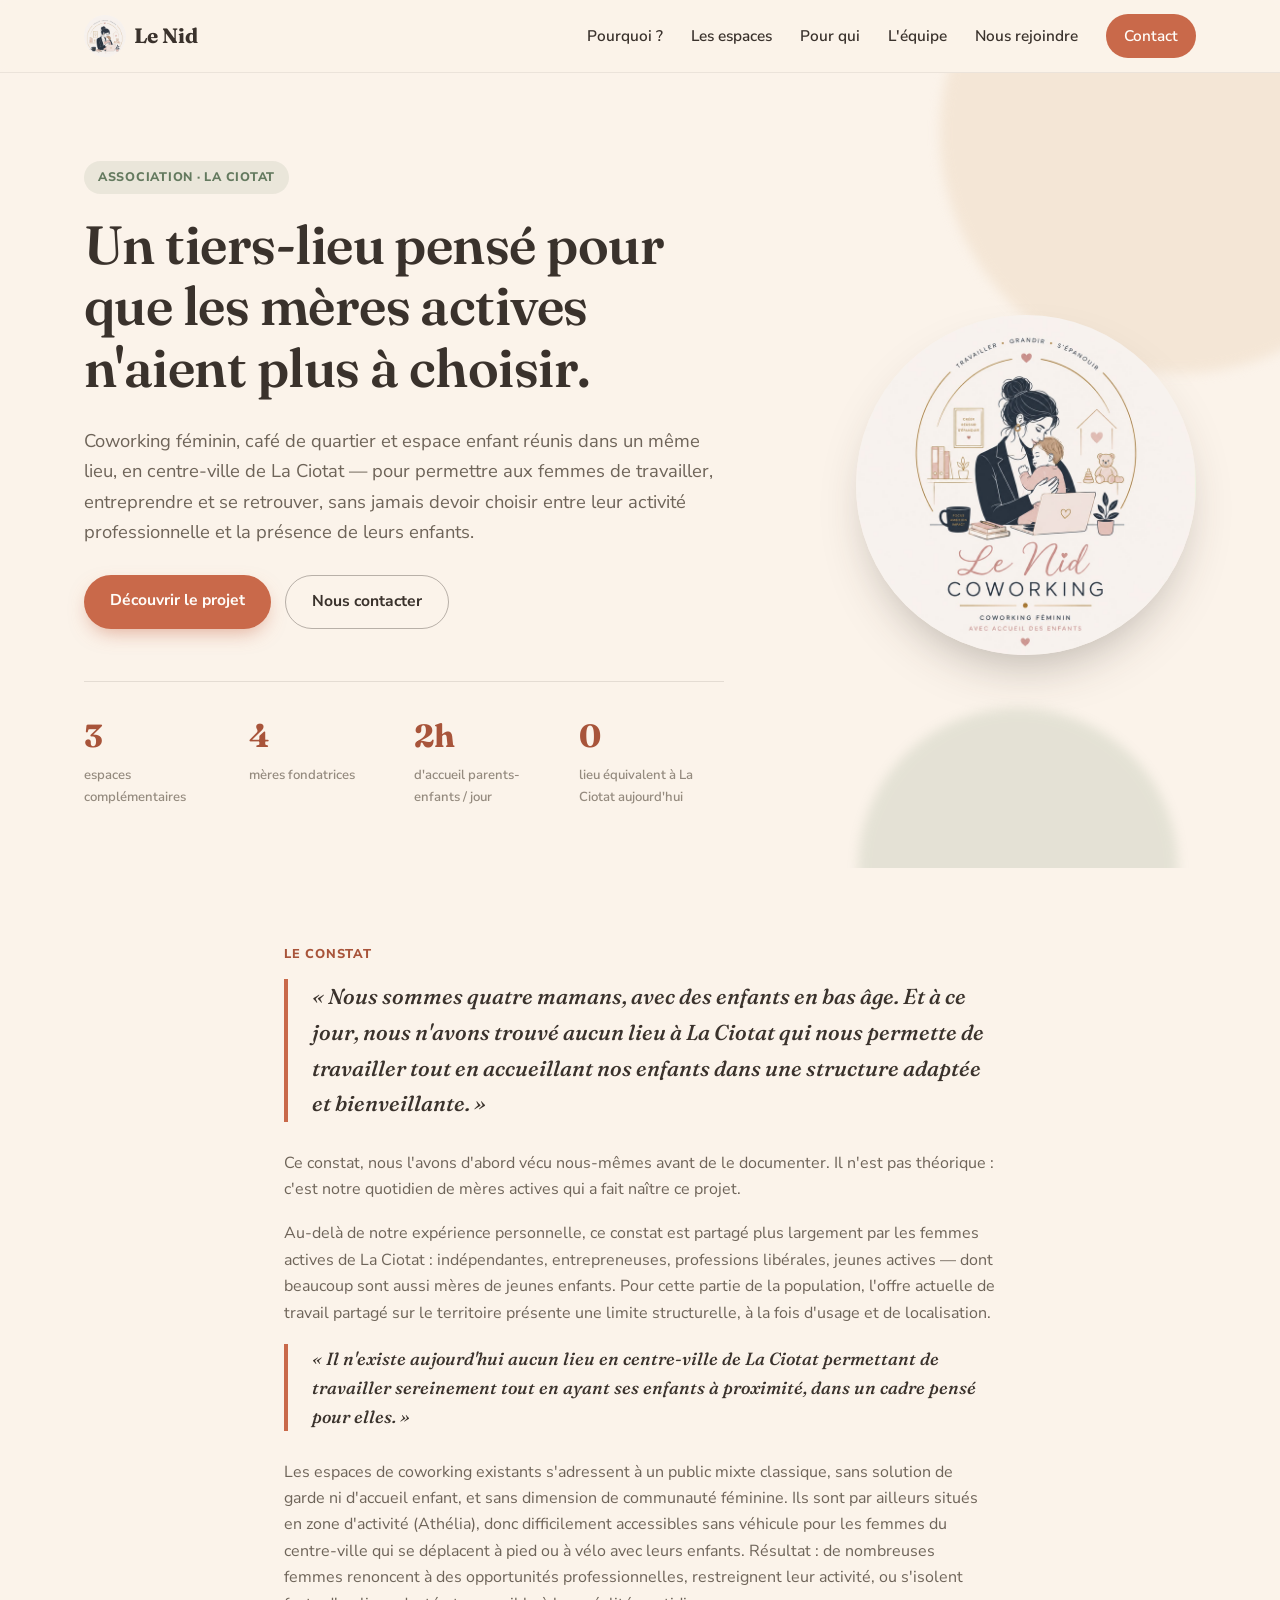
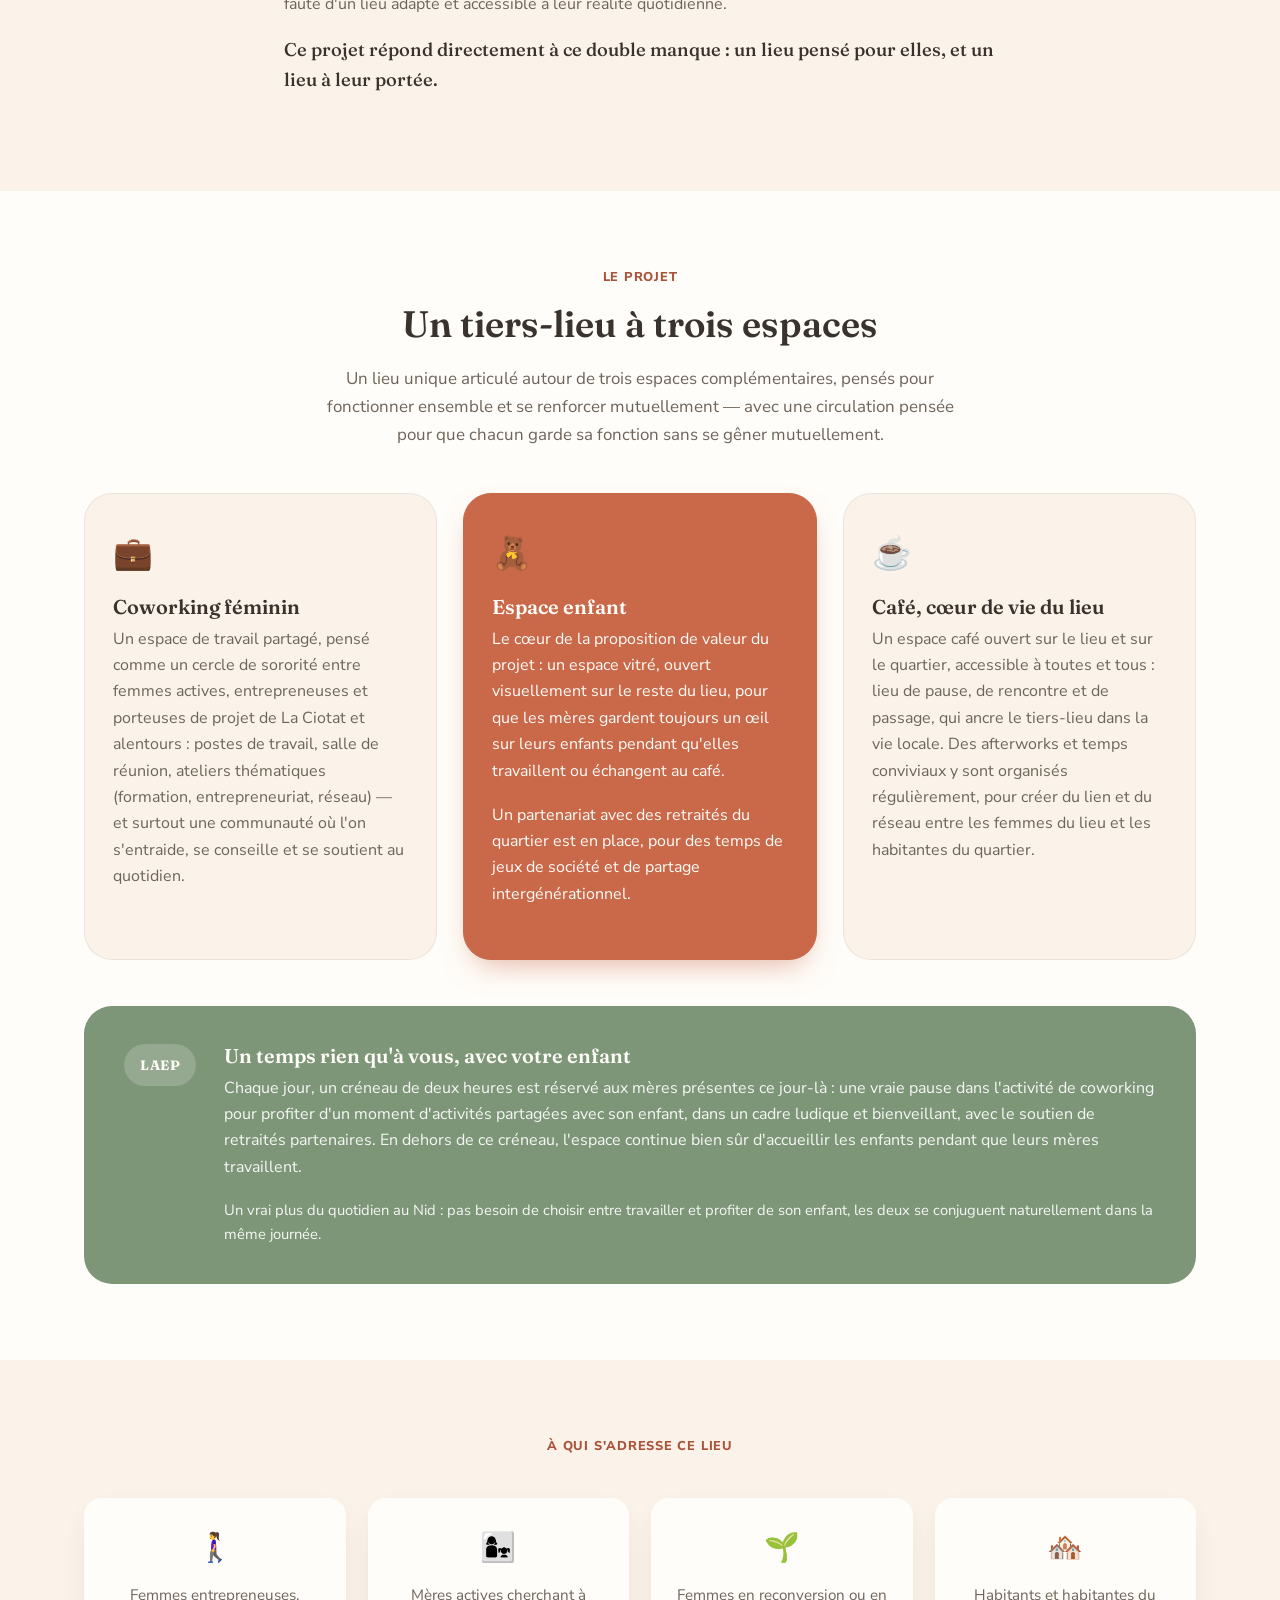
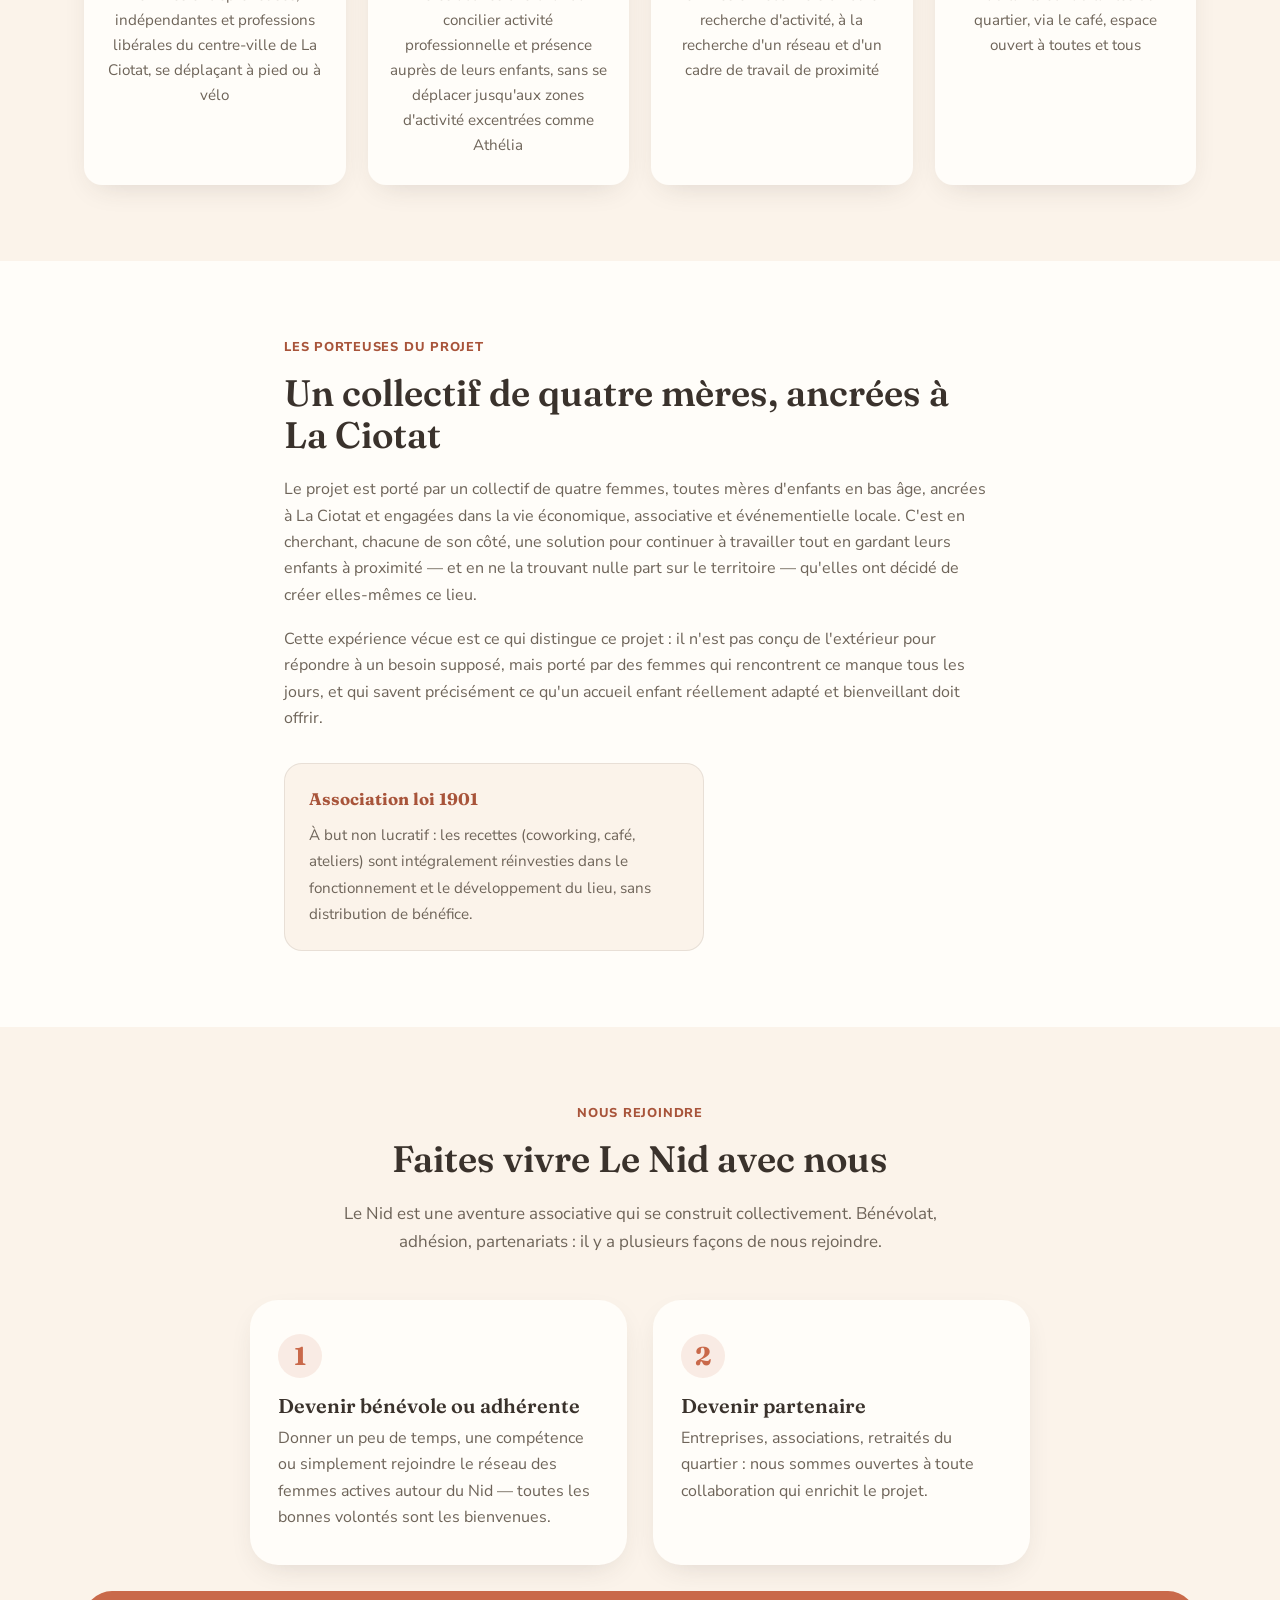
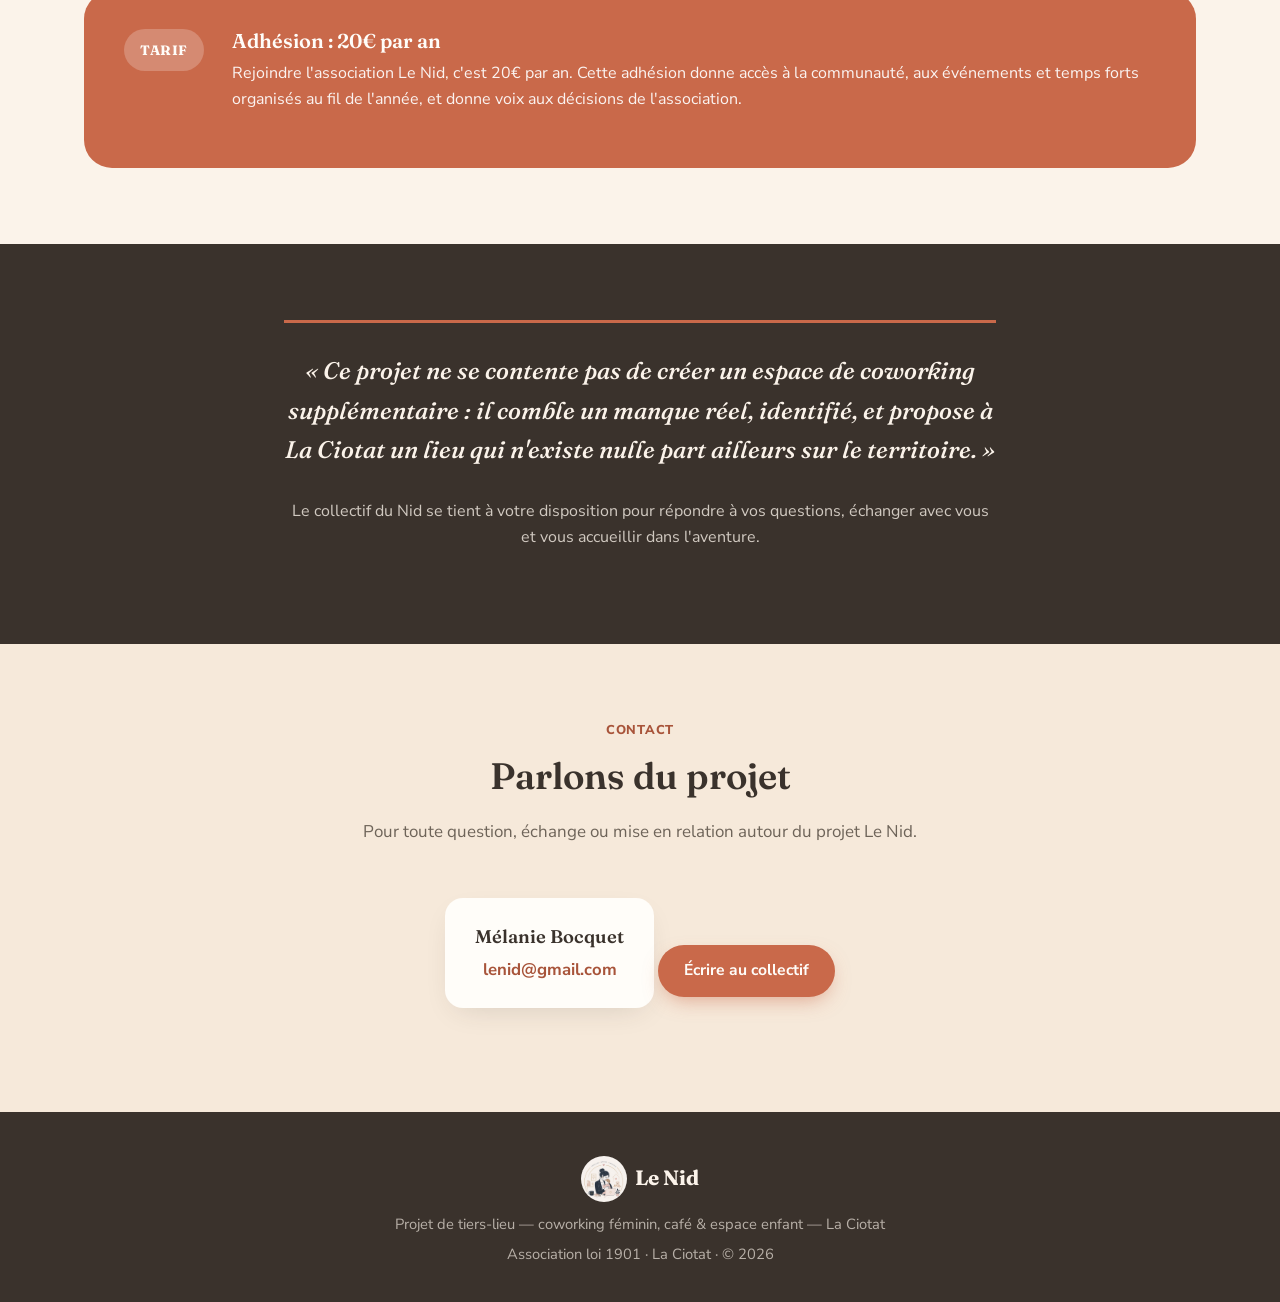
==== commit 22da0a0a: "Update section titles in index.html" ====
--- a/index.html
+++ b/index.html
@@ -23,7 +23,7 @@
       <span class="logo-text">Le Nid</span>
     </a>
     <nav class="main-nav" id="main-nav">
-      <a href="#projet">Le projet</a>
+      <a href="#constat">Pourquoi ?</a>
       <a href="#espaces">Les espaces</a>
       <a href="#public">Pour qui</a>
       <a href="#equipe">L'équipe</a>
@@ -67,7 +67,7 @@
   <!-- LE CONSTAT -->
   <section class="section" id="constat">
     <div class="wrap narrow">
-      <p class="kicker">01 — Le constat</p>
+      <p class="kicker">Le constat</p>
       <blockquote class="pull-quote">
         « Nous sommes quatre mamans, avec des enfants en bas âge. Et à ce jour, nous n'avons trouvé aucun lieu à La Ciotat qui nous permette de travailler tout en accueillant nos enfants dans une structure adaptée et bienveillante. »
       </blockquote>
@@ -84,7 +84,7 @@
   <!-- LE PROJET / 3 ESPACES -->
   <section class="section alt" id="projet">
     <div class="wrap">
-      <p class="kicker center">02 — Le projet</p>
+      <p class="kicker center">Le projet</p>
       <h2 class="center">Un tiers-lieu à trois espaces</h2>
       <p class="section-intro center">Un lieu unique articulé autour de trois espaces complémentaires, pensés pour fonctionner ensemble et se renforcer mutuellement — avec une circulation pensée pour que chacun garde sa fonction sans se gêner mutuellement.</p>
 
@@ -121,7 +121,7 @@
   <!-- A QUI -->
   <section class="section" id="public">
     <div class="wrap">
-      <p class="kicker center">03 — À qui s'adresse ce lieu</p>
+      <p class="kicker center">À qui s'adresse ce lieu</p>
       <div class="public-grid">
         <div class="public-item">
           <span class="public-icon" aria-hidden="true">🚶‍♀️</span>
@@ -146,7 +146,7 @@
   <!-- EQUIPE -->
   <section class="section alt" id="equipe">
     <div class="wrap narrow">
-      <p class="kicker">04 — Les porteuses du projet</p>
+      <p class="kicker">Les porteuses du projet</p>
       <h2>Un collectif de quatre mères, ancrées à La Ciotat</h2>
       <p>Le projet est porté par un collectif de quatre femmes, toutes mères d'enfants en bas âge, ancrées à La Ciotat et engagées dans la vie économique, associative et événementielle locale. C'est en cherchant, chacune de son côté, une solution pour continuer à travailler tout en gardant leurs enfants à proximité — et en ne la trouvant nulle part sur le territoire — qu'elles ont décidé de créer elles-mêmes ce lieu.</p>
       <p>Cette expérience vécue est ce qui distingue ce projet : il n'est pas conçu de l'extérieur pour répondre à un besoin supposé, mais porté par des femmes qui rencontrent ce manque tous les jours, et qui savent précisément ce qu'un accueil enfant réellement adapté et bienveillant doit offrir.</p>
@@ -159,34 +159,10 @@
     </div>
   </section>
 
-  <!-- CE QUE LE PROJET APPORTE -->
-  <section class="section" id="apports">
+  <!-- NOUS REJOINDRE -->
+  <section class="section" id="rejoindre">
     <div class="wrap">
-      <p class="kicker center">05 — Ce que le projet apporte à La Ciotat</p>
-      <div class="cards-3">
-        <article class="card card-simple">
-          <div class="card-icon" aria-hidden="true">📈</div>
-          <h3>Économique</h3>
-          <p>Soutien à l'entrepreneuriat féminin local, activité commerciale du café, dynamisation du quartier d'implantation.</p>
-        </article>
-        <article class="card card-simple">
-          <div class="card-icon" aria-hidden="true">🤝</div>
-          <h3>Social</h3>
-          <p>Lutte contre l'isolement des mères actives, création de lien intergénérationnel et de quartier via le café.</p>
-        </article>
-        <article class="card card-simple">
-          <div class="card-icon" aria-hidden="true">🏛️</div>
-          <h3>Image de la ville</h3>
-          <p>Positionnement de La Ciotat comme ville inclusive, attractive pour les familles actives et l'entrepreneuriat féminin.</p>
-        </article>
-      </div>
-    </div>
-  </section>
-
-  <!-- NOUS REJOINDRE -->
-  <section class="section alt" id="rejoindre">
-    <div class="wrap">
-      <p class="kicker center">06 — Nous rejoindre</p>
+      <p class="kicker center">Nous rejoindre</p>
       <h2 class="center">Faites vivre Le Nid avec nous</h2>
       <p class="section-intro center">Le Nid est une aventure associative qui se construit collectivement. Bénévolat, adhésion, partenariats : il y a plusieurs façons de nous rejoindre.</p>
       <div class="cards-3 cards-2">
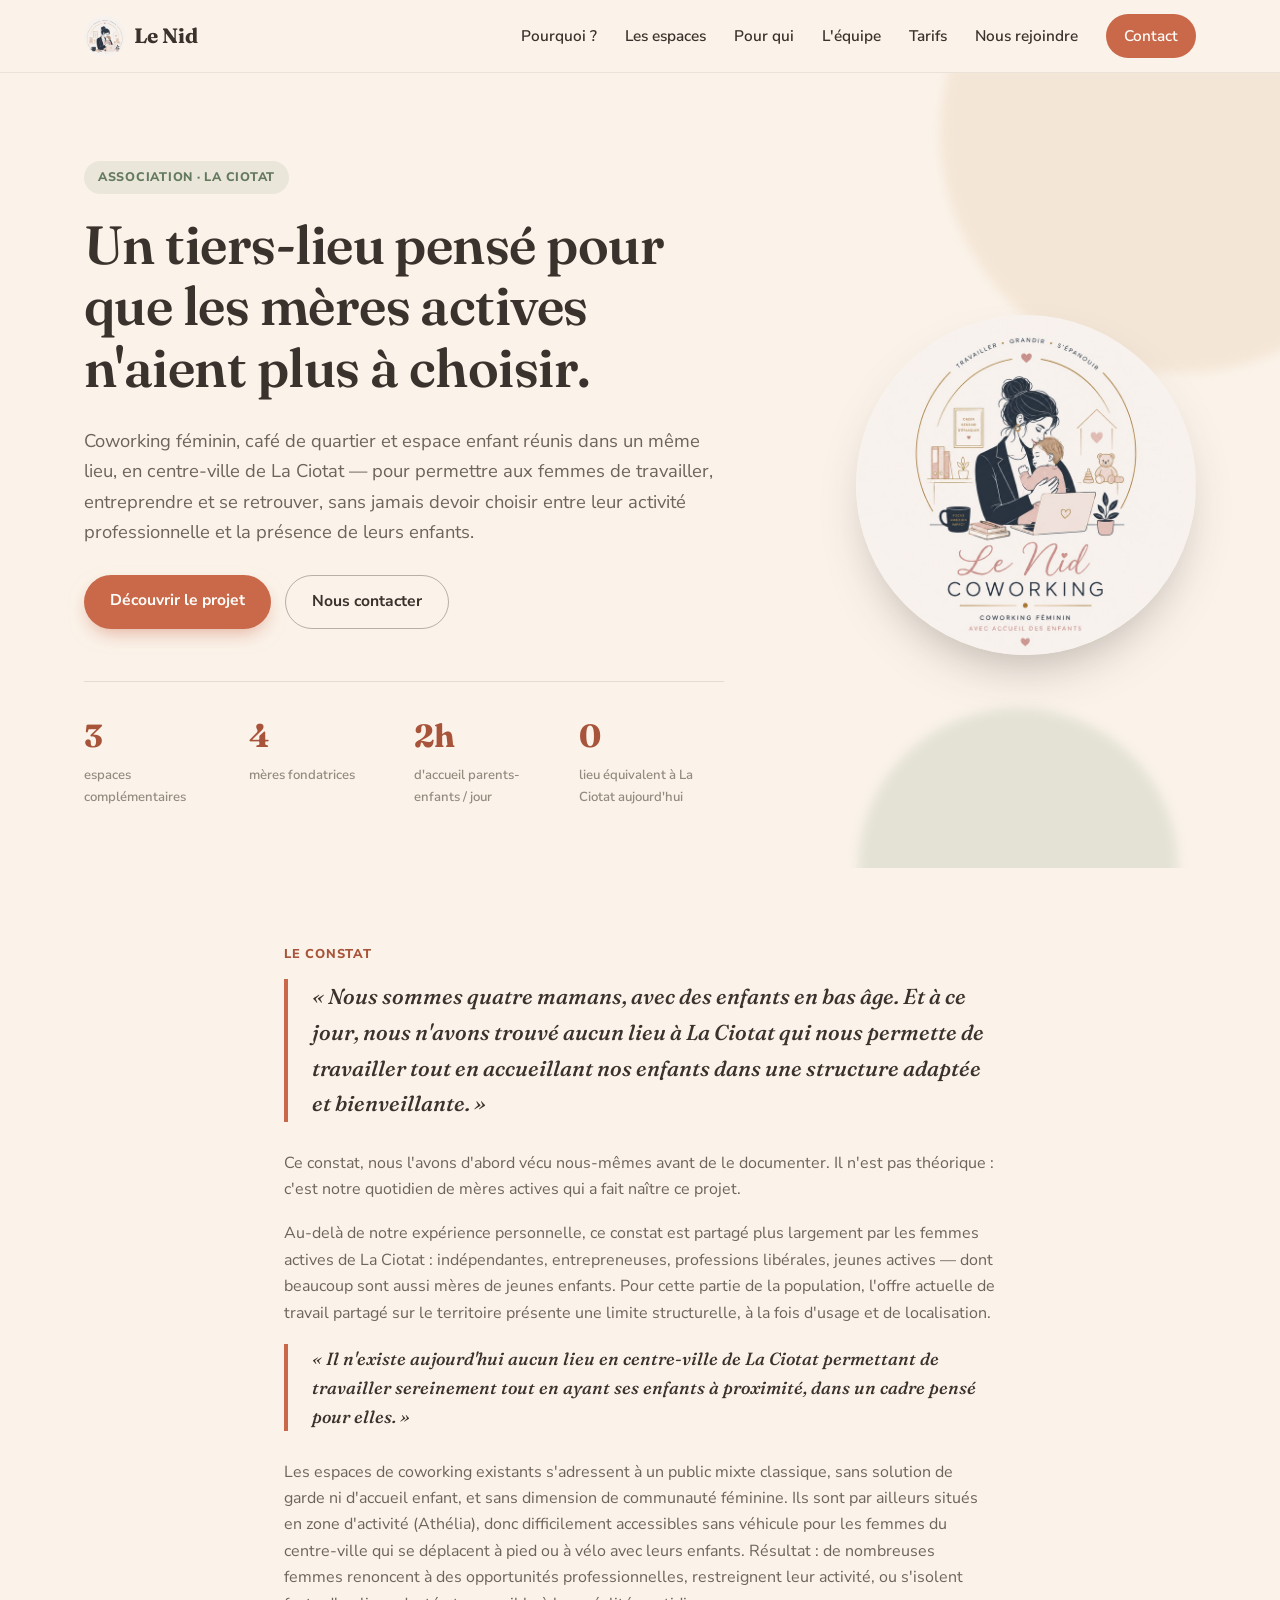
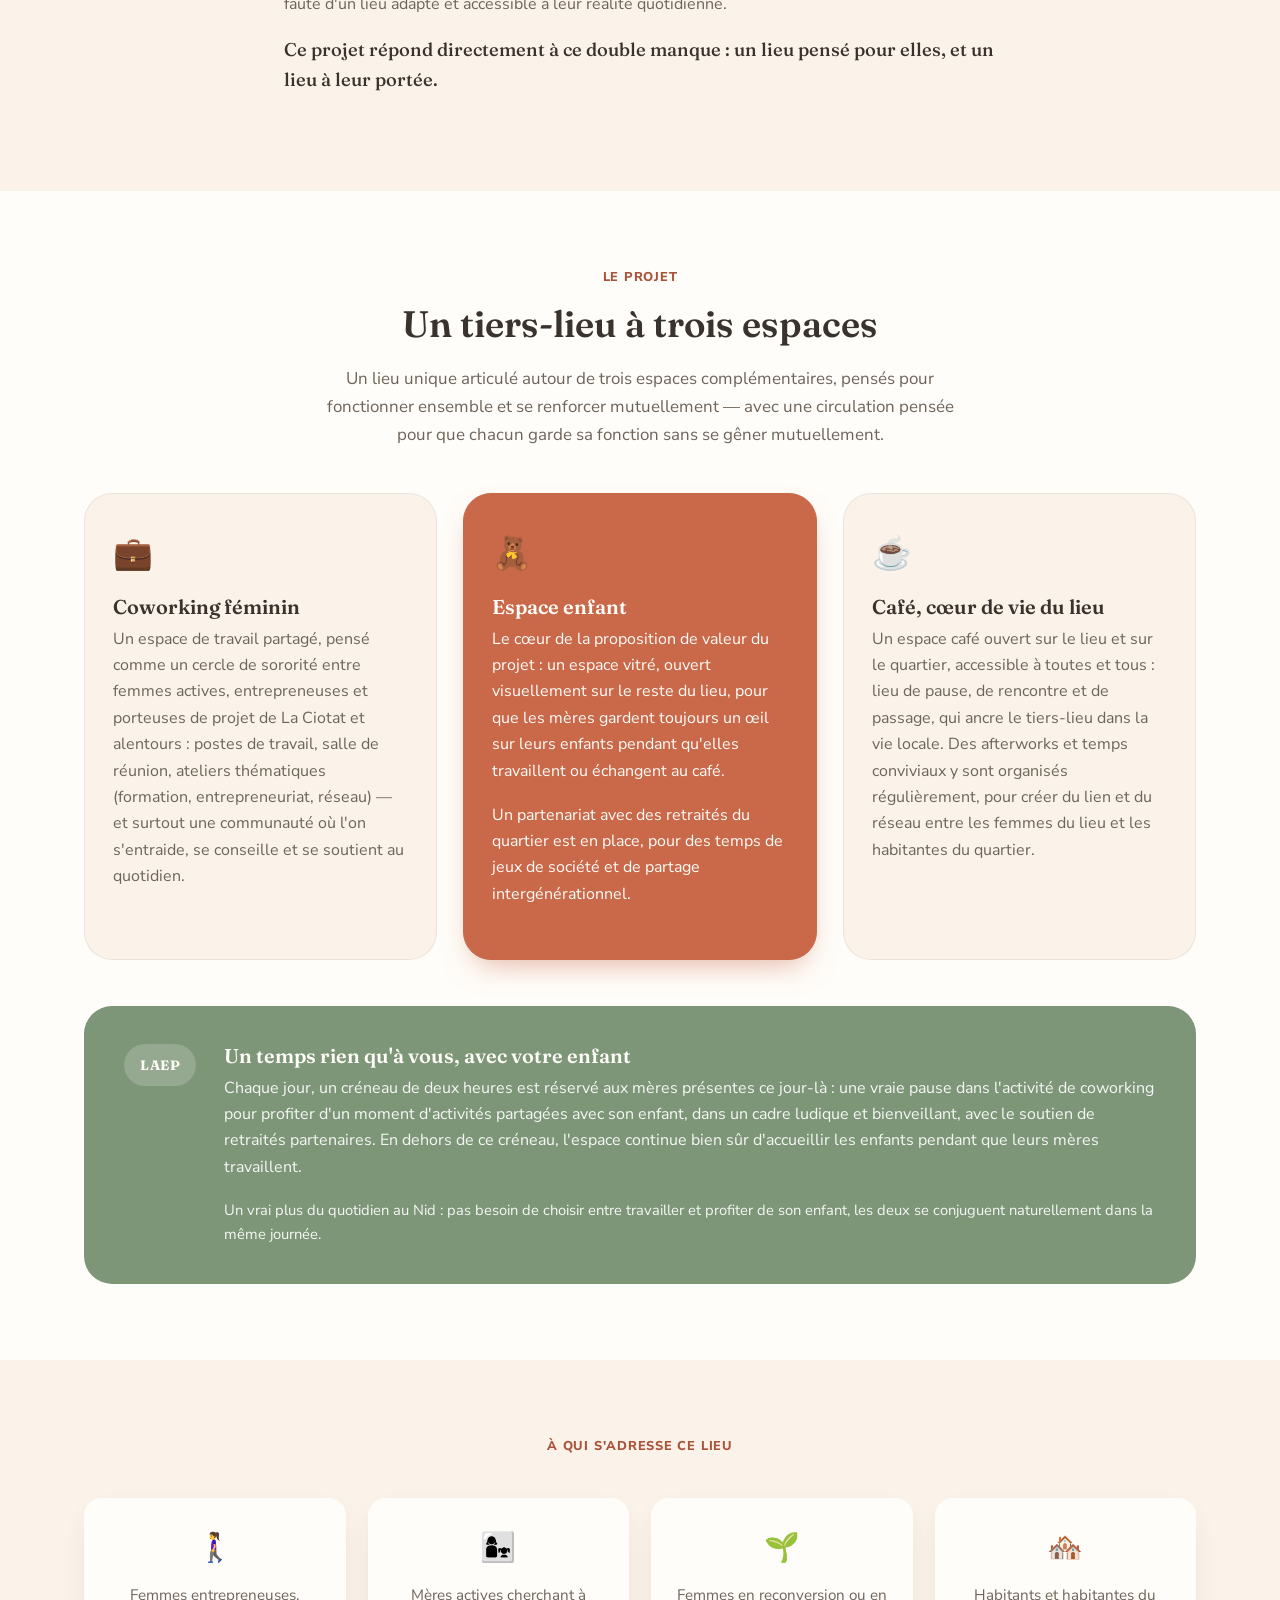
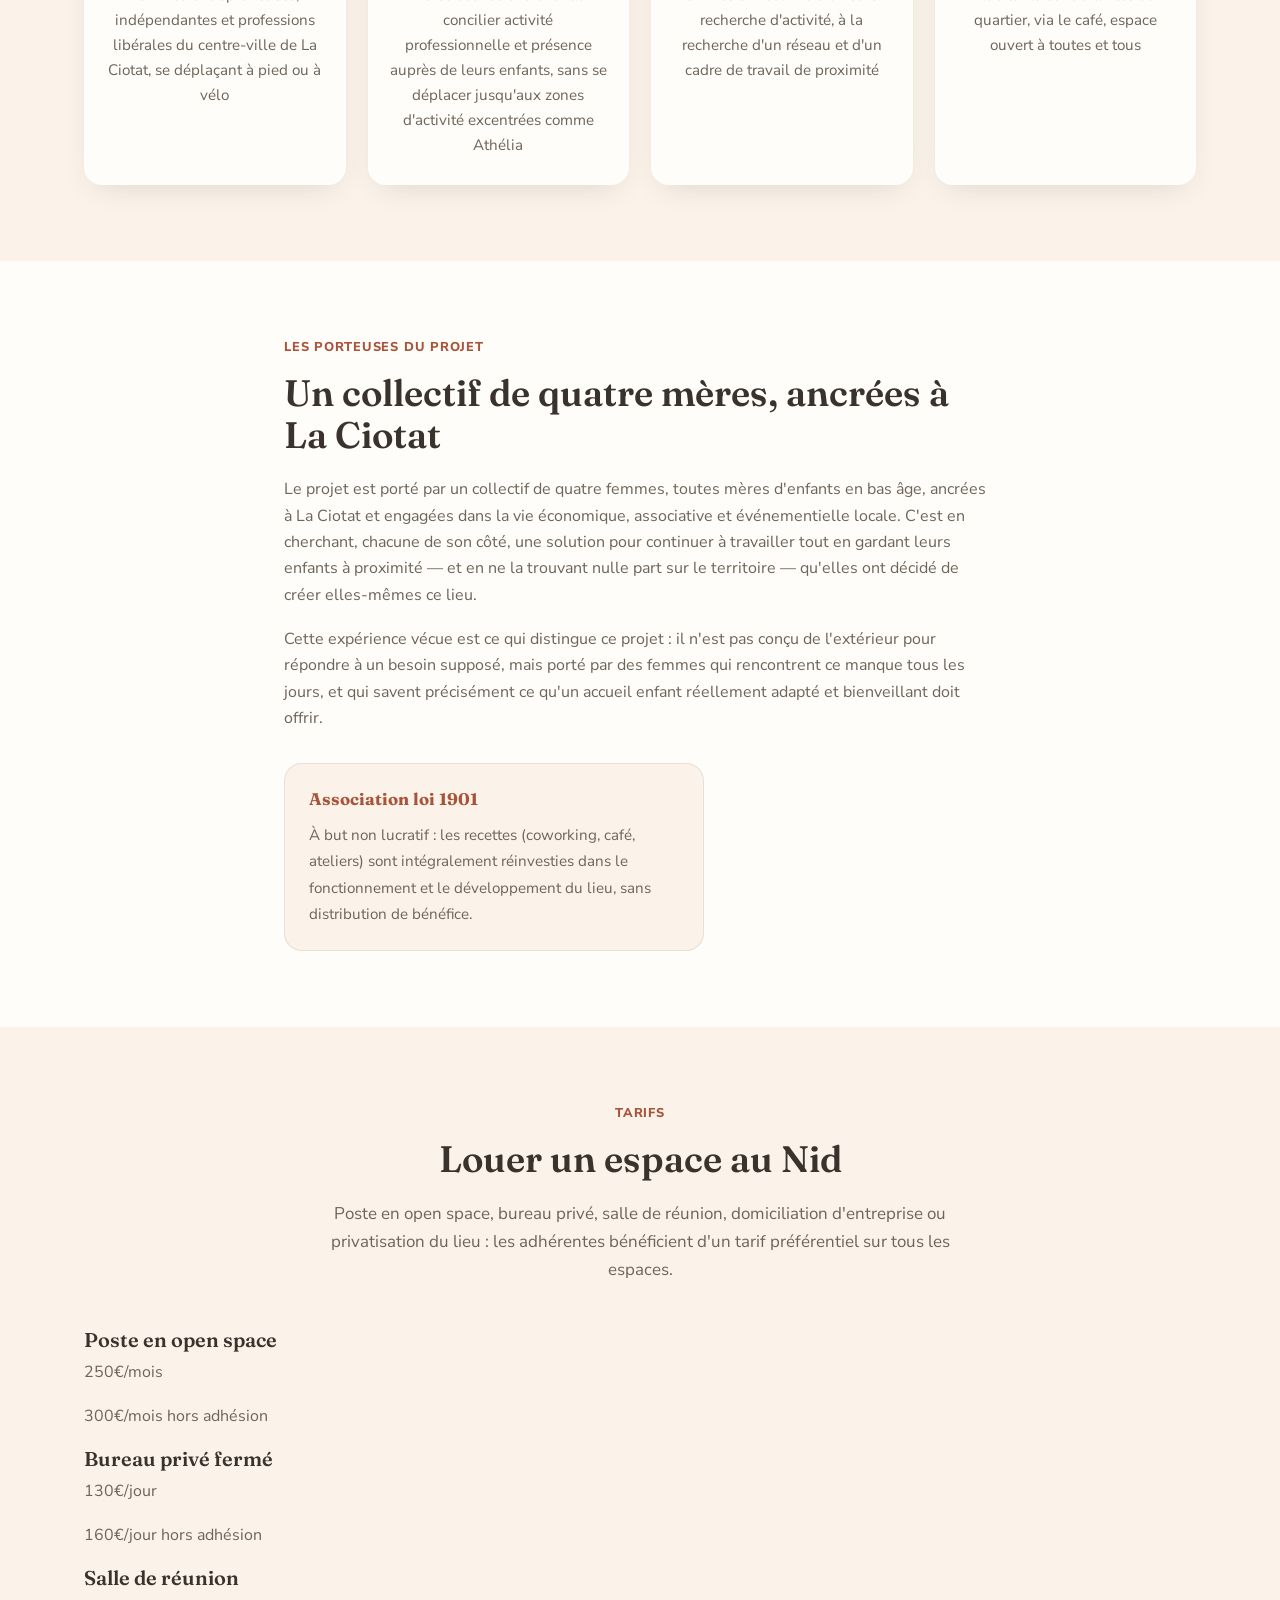
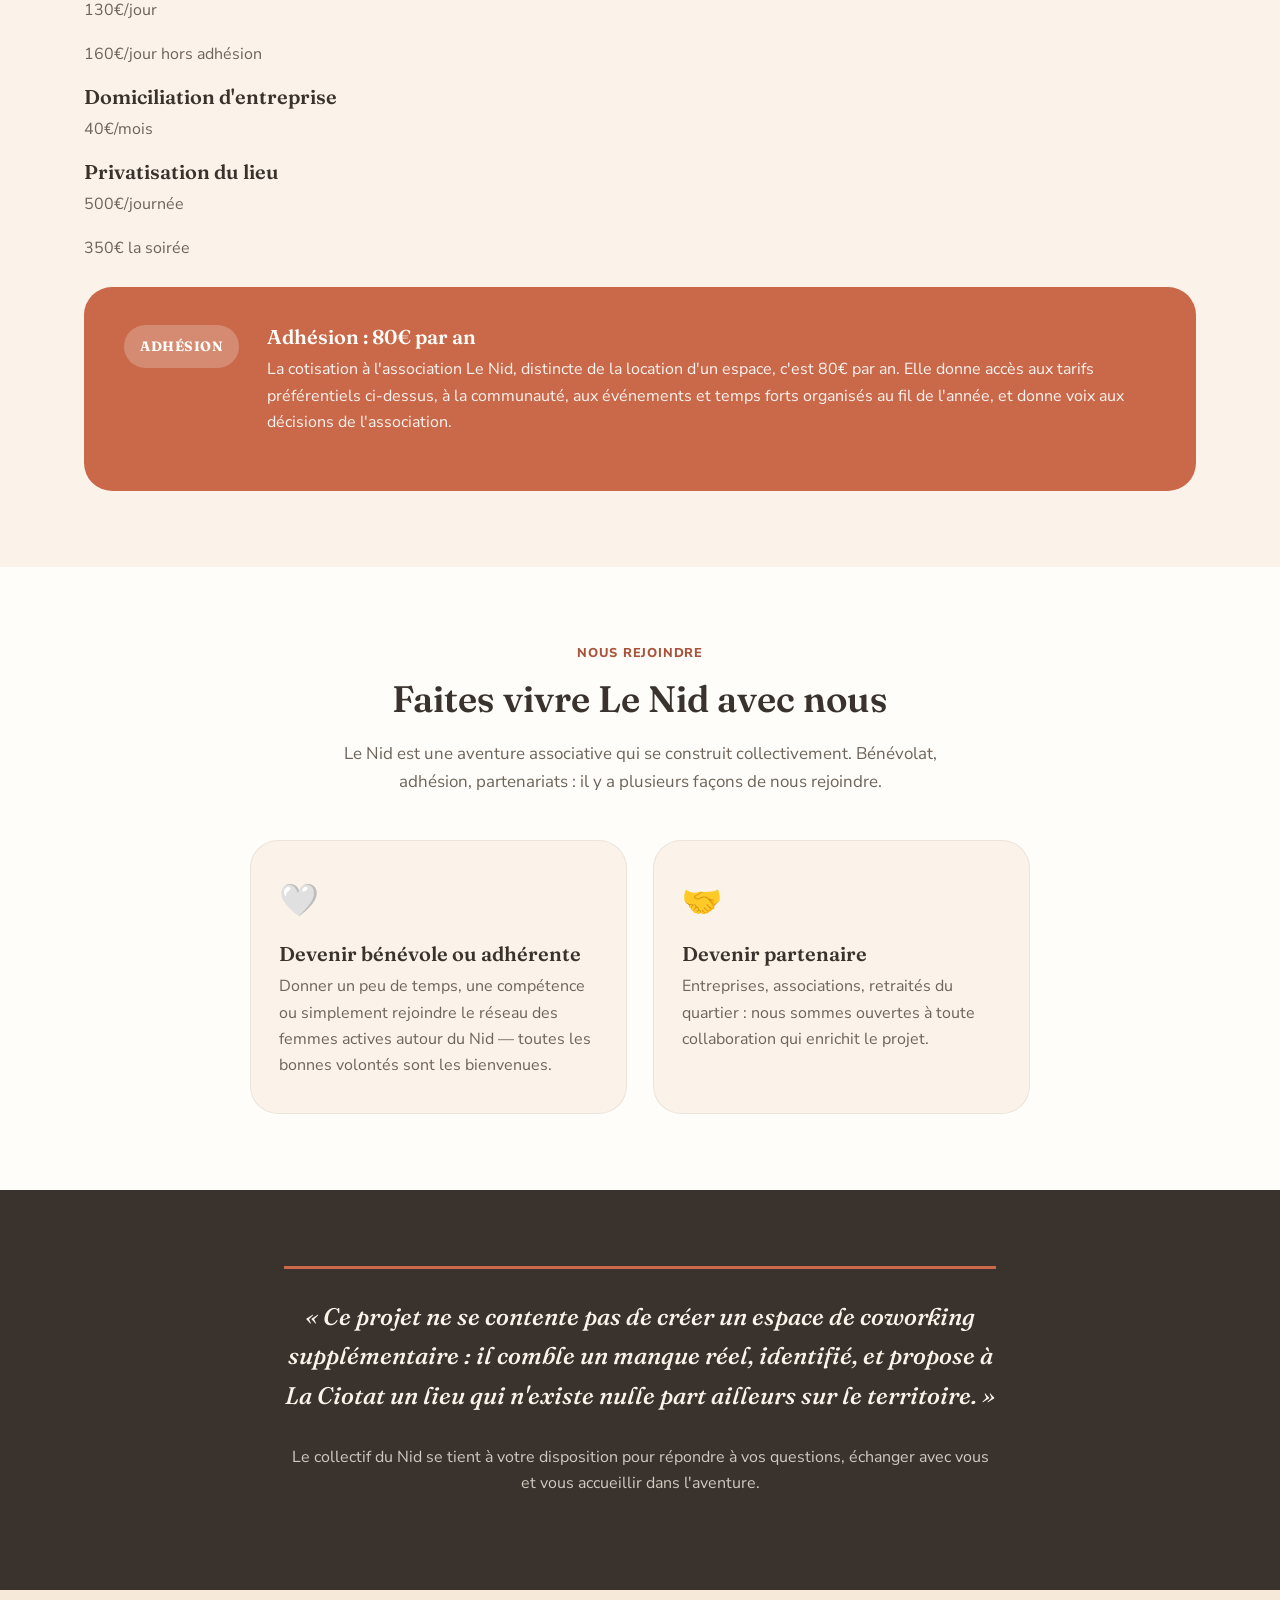
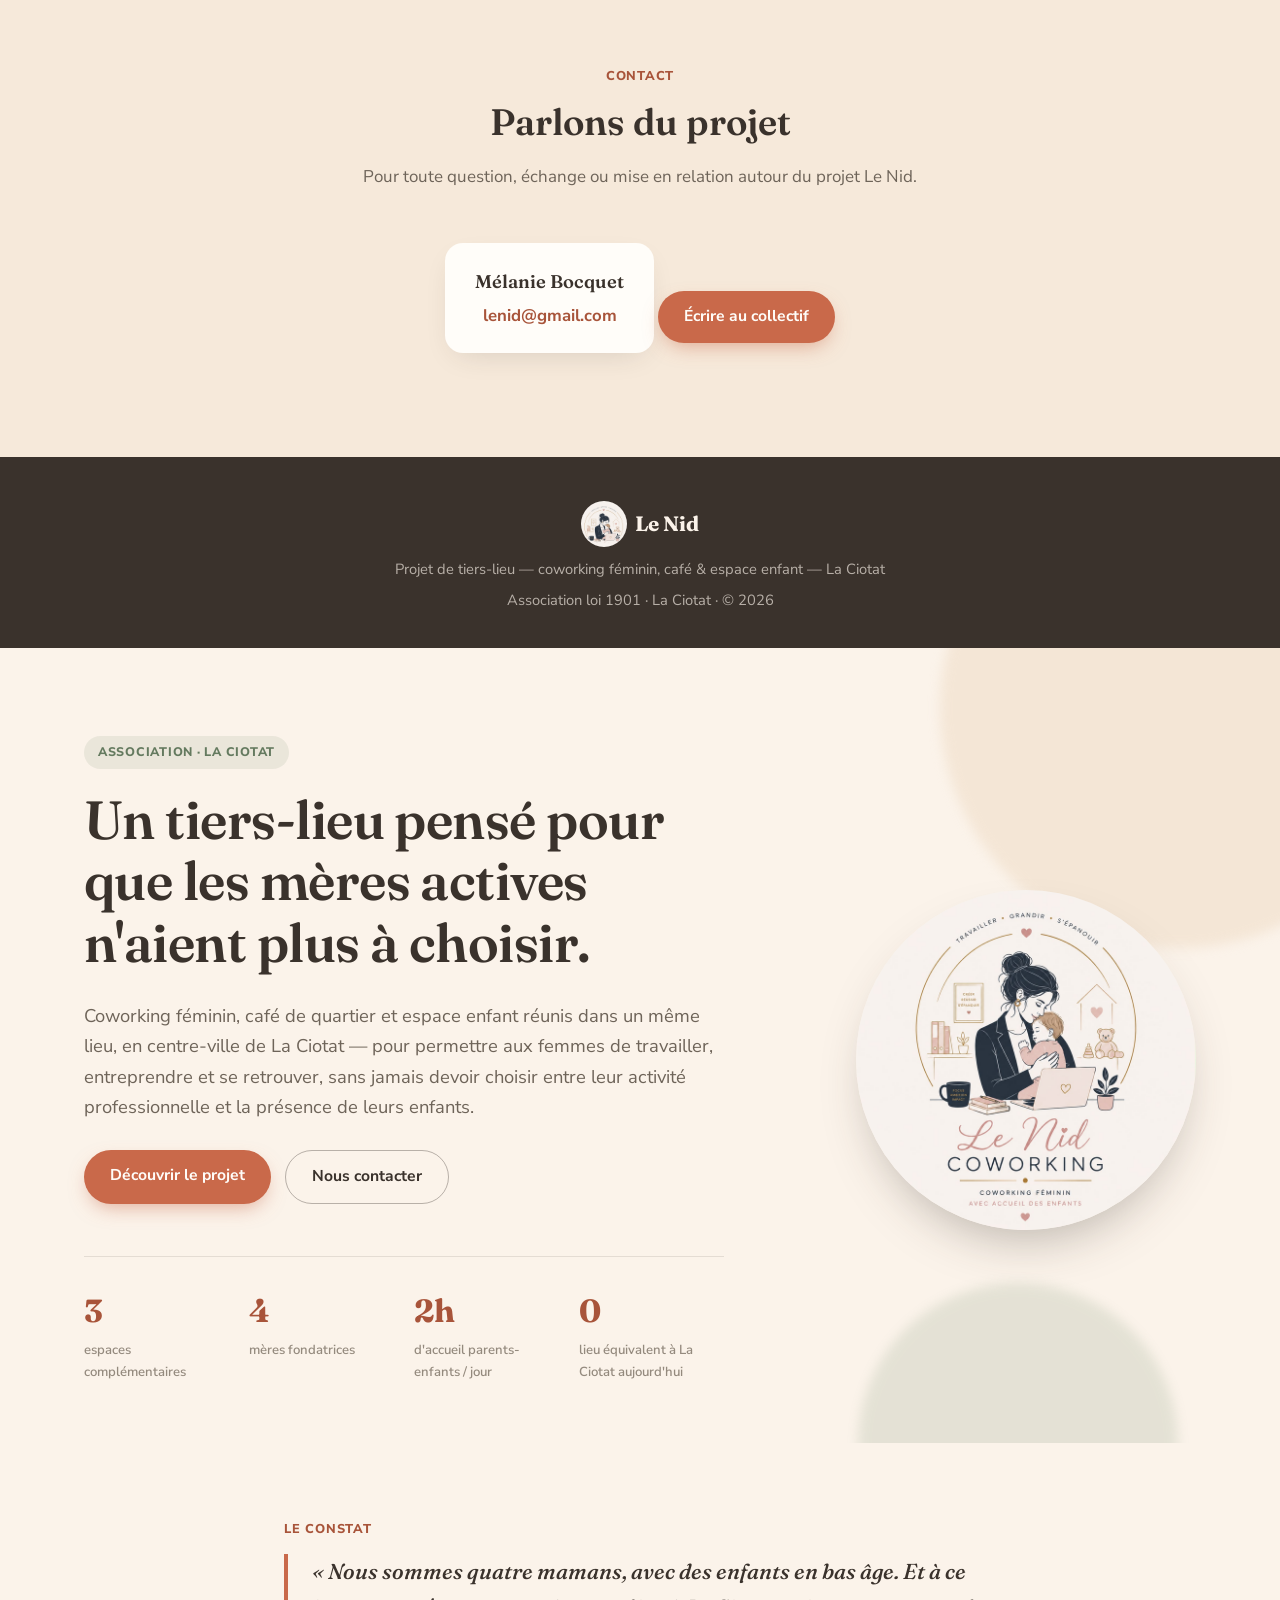
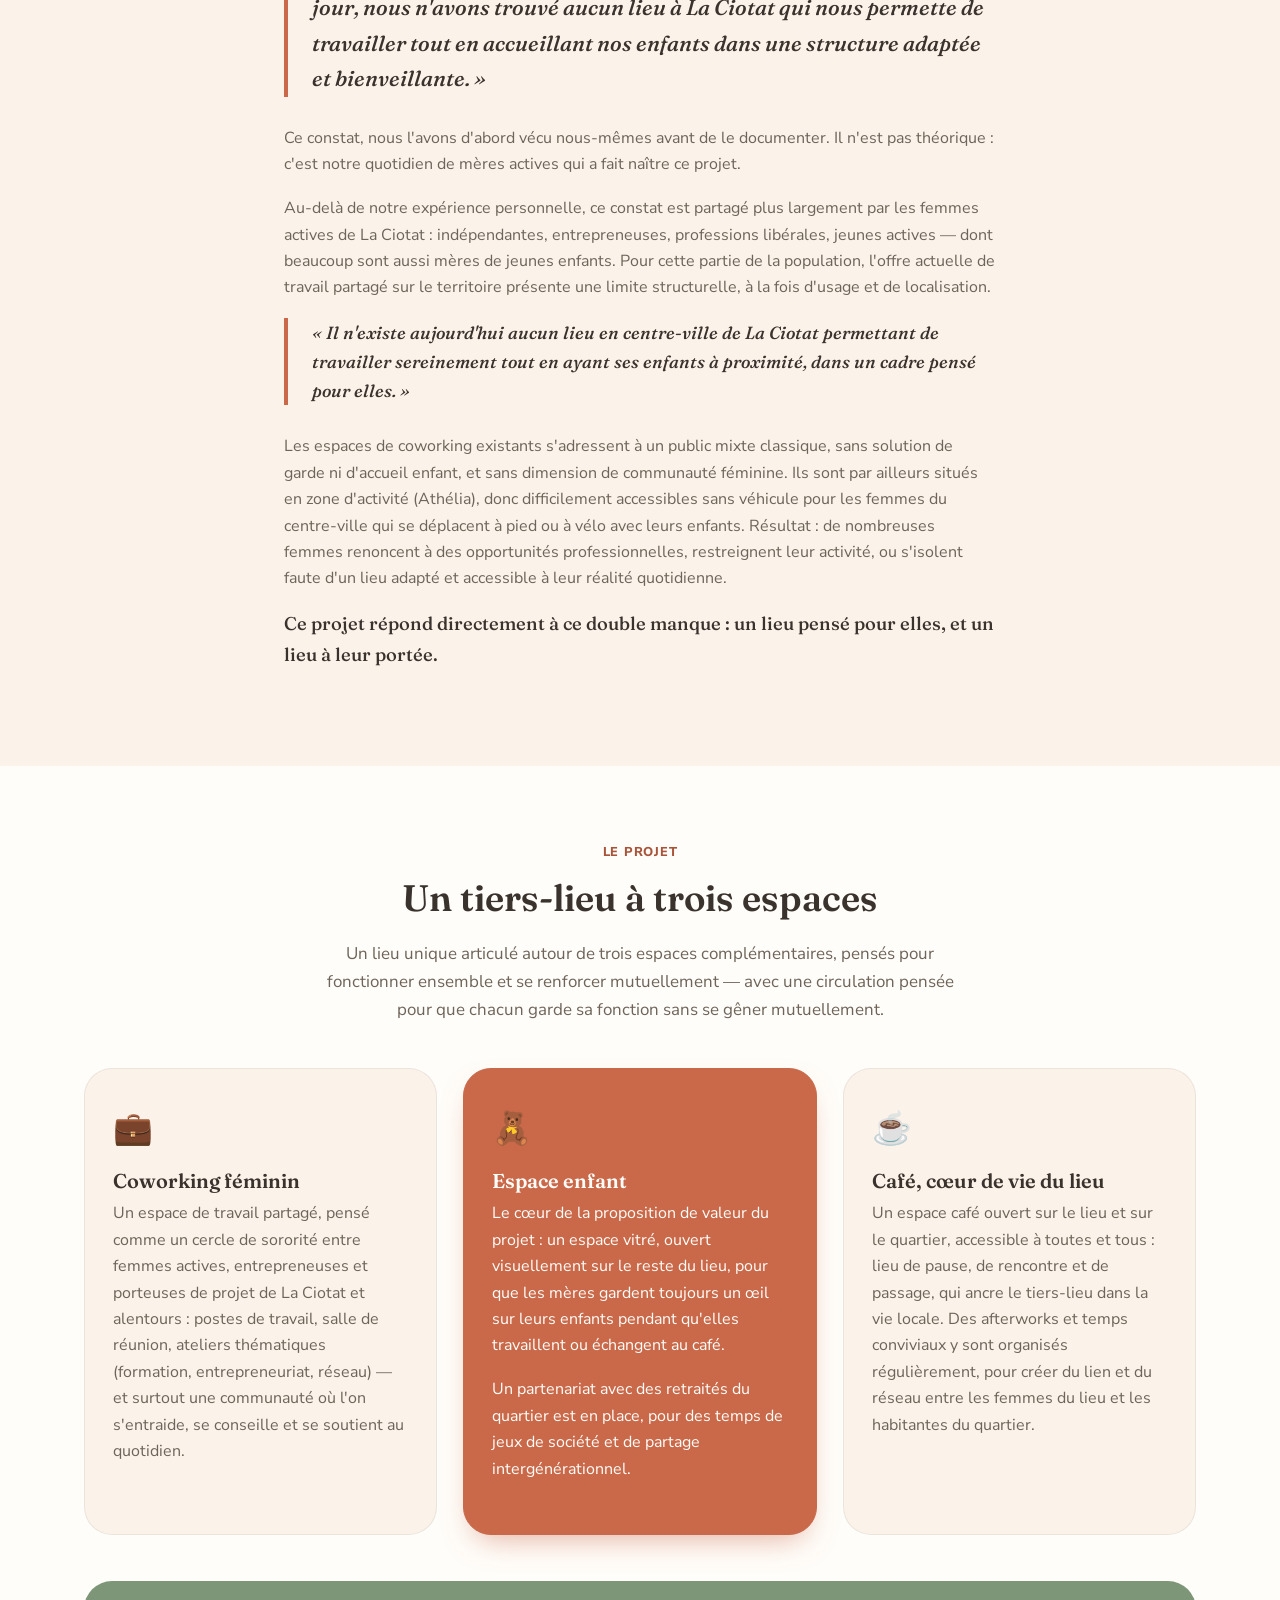
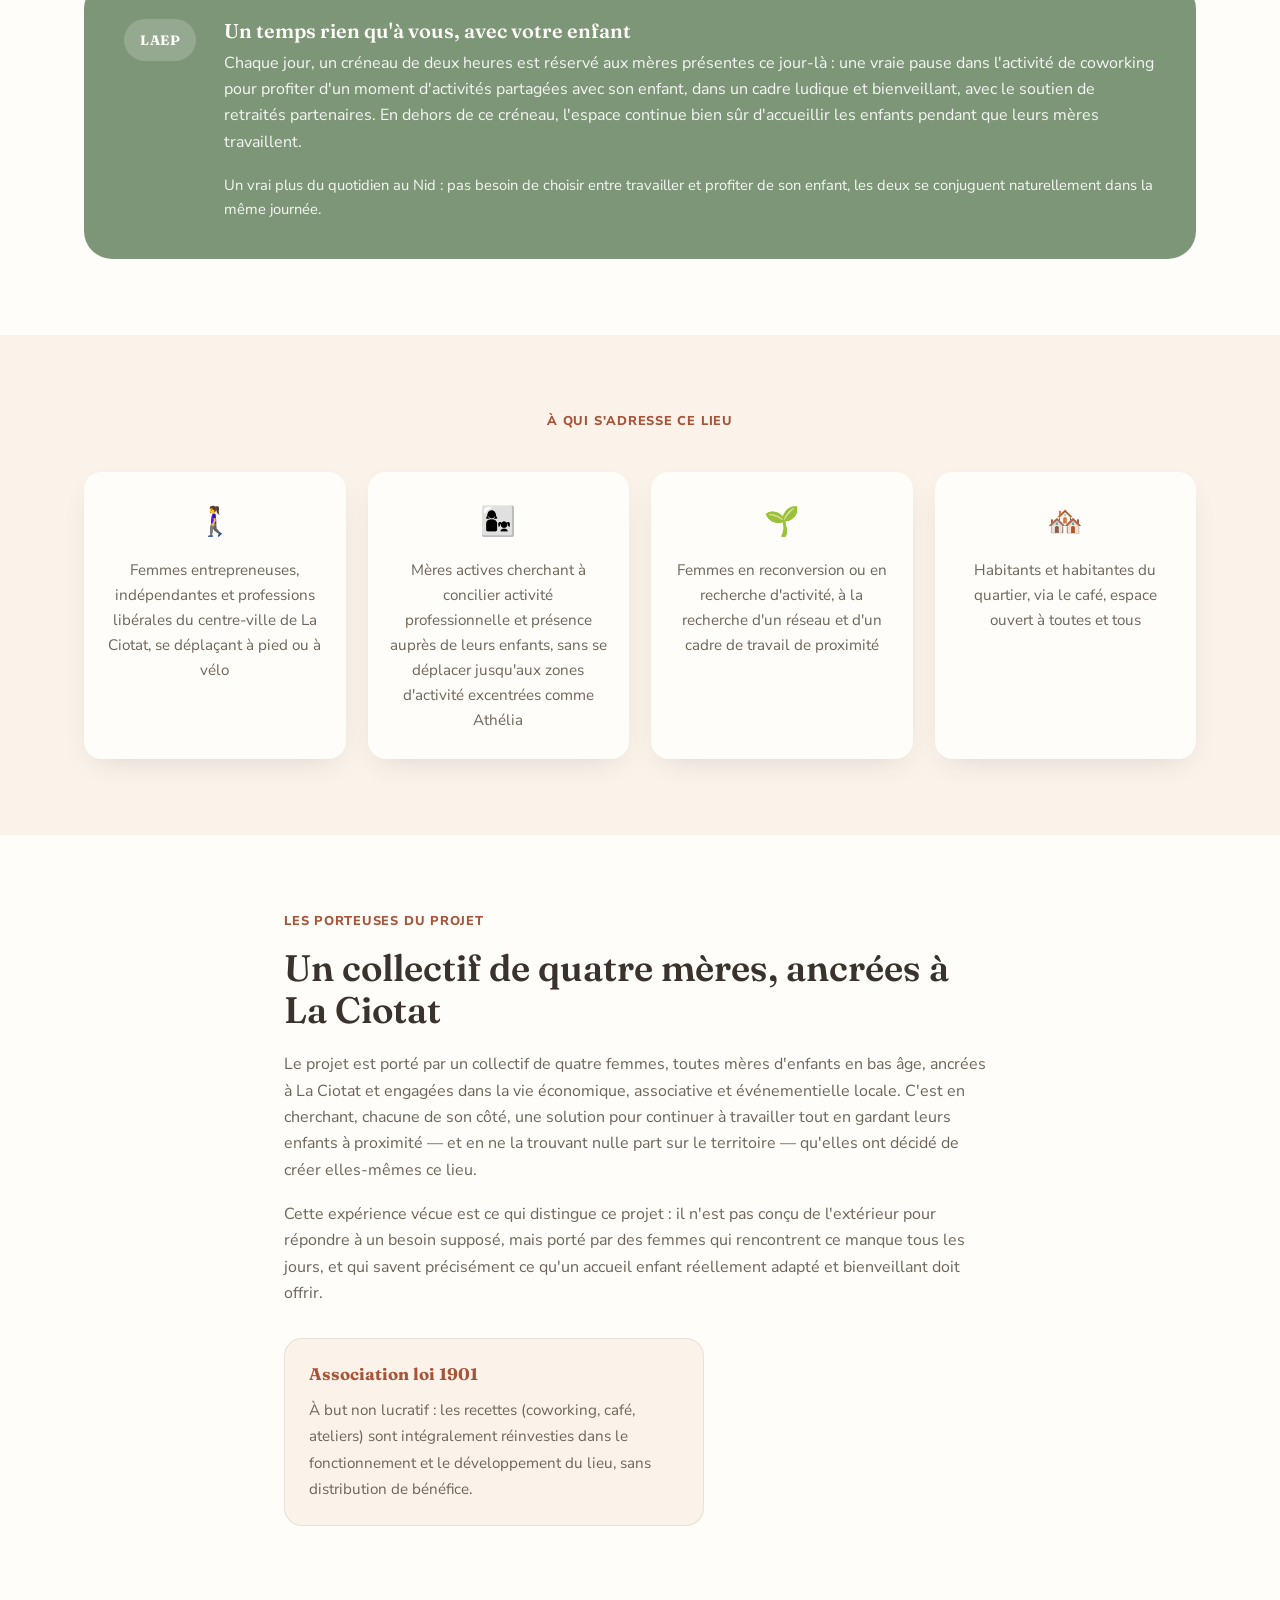
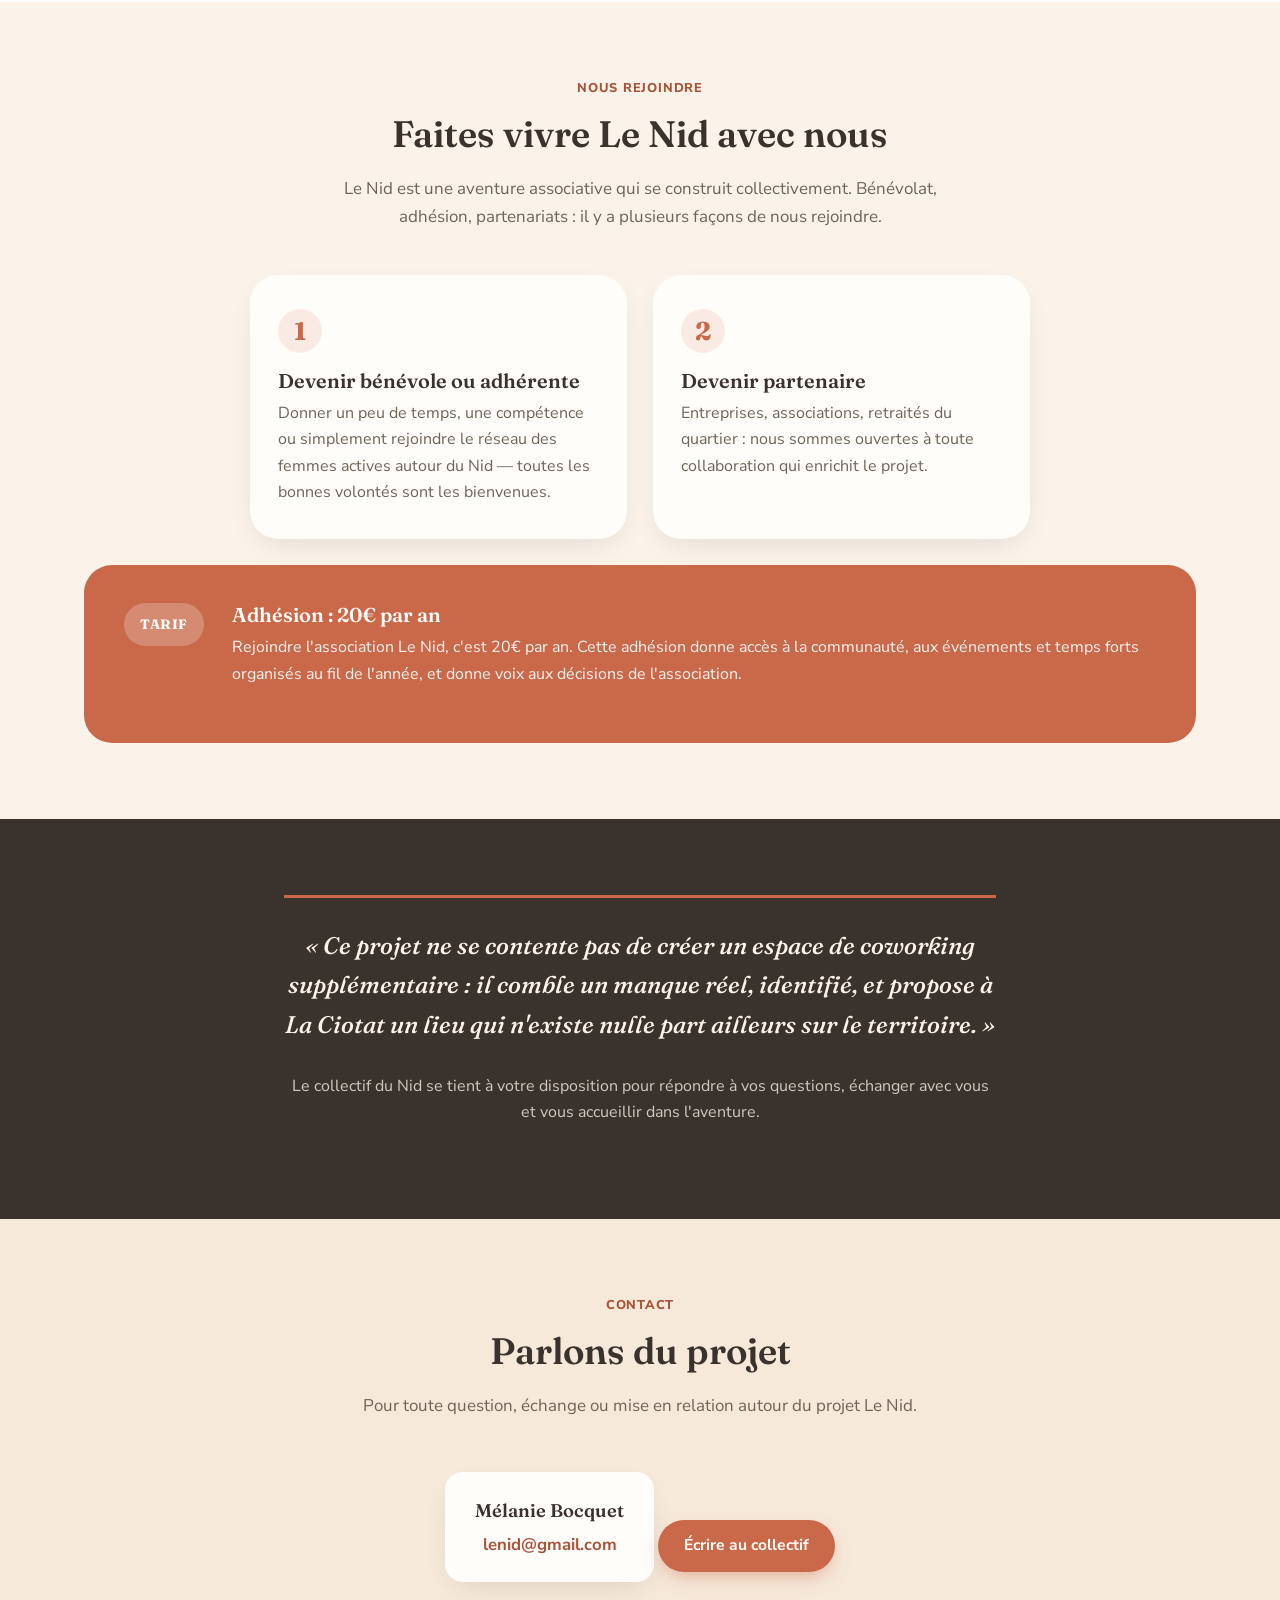
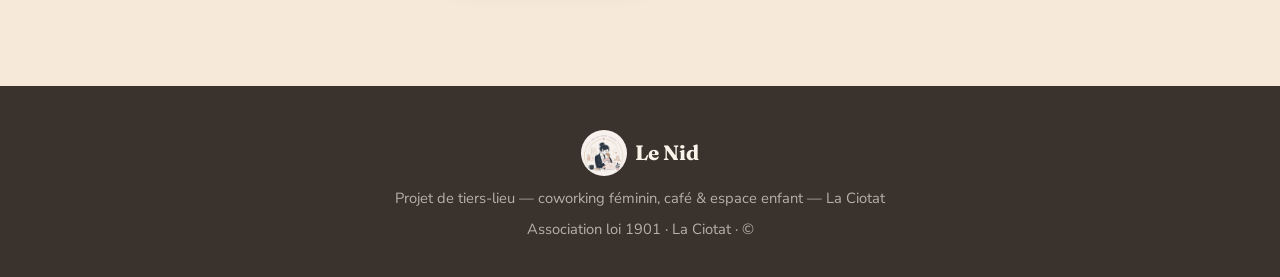
==== commit 4c0f0e61: "Add pricing section for workspace offerings Added a new section for pricing information including va" ====
--- a/index.html
+++ b/index.html
@@ -27,6 +27,7 @@
       <a href="#espaces">Les espaces</a>
       <a href="#public">Pour qui</a>
       <a href="#equipe">L'équipe</a>
+      <a href="#tarifs">Tarifs</a>
       <a href="#rejoindre">Nous rejoindre</a>
       <a href="#contact" class="nav-cta">Contact</a>
     </nav>
@@ -159,31 +160,68 @@
     </div>
   </section>
 
+  <!-- TARIFS -->
+  <section class="section" id="tarifs">
+    <div class="wrap">
+      <p class="kicker center">Tarifs</p>
+      <h2 class="center">Louer un espace au Nid</h2>
+      <p class="section-intro center">Poste en open space, bureau privé, salle de réunion, domiciliation d'entreprise ou privatisation du lieu : les adhérentes bénéficient d'un tarif préférentiel sur tous les espaces.</p>
+      <div class="price-grid">
+        <div class="price-card">
+          <h3>Poste en open space</h3>
+          <p class="price-amount">250€<span>/mois</span></p>
+          <p class="price-public">300€/mois hors adhésion</p>
+        </div>
+        <div class="price-card">
+          <h3>Bureau privé fermé</h3>
+          <p class="price-amount">130€<span>/jour</span></p>
+          <p class="price-public">160€/jour hors adhésion</p>
+        </div>
+        <div class="price-card">
+          <h3>Salle de réunion</h3>
+          <p class="price-amount">130€<span>/jour</span></p>
+          <p class="price-public">160€/jour hors adhésion</p>
+        </div>
+        <div class="price-card">
+          <h3>Domiciliation d'entreprise</h3>
+          <p class="price-amount">40€<span>/mois</span></p>
+        </div>
+        <div class="price-card">
+          <h3>Privatisation du lieu</h3>
+          <p class="price-amount">500€<span>/journée</span></p>
+          <p class="price-public">350€ la soirée</p>
+        </div>
+      </div>
+
+      <div class="callout callout-tarif">
+        <div class="callout-badge">ADHÉSION</div>
+        <div>
+          <h3>Adhésion : 80€ par an</h3>
+          <p>La cotisation à l'association Le Nid, distincte de la location d'un espace, c'est 80€ par an. Elle donne accès aux tarifs préférentiels ci-dessus, à la communauté, aux événements et temps forts organisés au fil de l'année, et donne voix aux décisions de l'association.</p>
+        </div>
+      </div>
+    </div>
+  </section>
+
   <!-- NOUS REJOINDRE -->
-  <section class="section" id="rejoindre">
+  <section class="section alt" id="rejoindre">
+    <div class="section-blob sb-1" aria-hidden="true"></div>
+    <div class="section-blob sb-2" aria-hidden="true"></div>
     <div class="wrap">
       <p class="kicker center">Nous rejoindre</p>
       <h2 class="center">Faites vivre Le Nid avec nous</h2>
       <p class="section-intro center">Le Nid est une aventure associative qui se construit collectivement. Bénévolat, adhésion, partenariats : il y a plusieurs façons de nous rejoindre.</p>
       <div class="cards-3 cards-2">
         <article class="card card-simple">
-          <div class="card-num">1</div>
+          <div class="card-icon" aria-hidden="true">🤍</div>
           <h3>Devenir bénévole ou adhérente</h3>
           <p>Donner un peu de temps, une compétence ou simplement rejoindre le réseau des femmes actives autour du Nid — toutes les bonnes volontés sont les bienvenues.</p>
         </article>
         <article class="card card-simple">
-          <div class="card-num">2</div>
+          <div class="card-icon" aria-hidden="true">🤝</div>
           <h3>Devenir partenaire</h3>
           <p>Entreprises, associations, retraités du quartier : nous sommes ouvertes à toute collaboration qui enrichit le projet.</p>
         </article>
-      </div>
-
-      <div class="callout callout-tarif">
-        <div class="callout-badge">TARIF</div>
-        <div>
-          <h3>Adhésion : 20€ par an</h3>
-          <p>Rejoindre l'association Le Nid, c'est 20€ par an. Cette adhésion donne accès à la communauté, aux événements et temps forts organisés au fil de l'année, et donne voix aux décisions de l'association.</p>
-        </div>
       </div>
     </div>
   </section>
@@ -227,4 +265,197 @@
 
 <script src="script.js"></script>
 </body>
+</html></header>
+
+<main id="main">
+
+  <!-- HERO -->
+  <section class="hero">
+    <div class="hero-blob blob-1" aria-hidden="true"></div>
+    <div class="hero-blob blob-2" aria-hidden="true"></div>
+    <div class="wrap hero-inner">
+      <div class="hero-text">
+        <p class="eyebrow">Association · La Ciotat</p>
+        <h1>Un tiers-lieu pensé pour que les mères actives n'aient plus à choisir.</h1>
+        <p class="hero-lead">Coworking féminin, café de quartier et espace enfant réunis dans un même lieu, en centre-ville de La Ciotat — pour permettre aux femmes de travailler, entreprendre et se retrouver, sans jamais devoir choisir entre leur activité professionnelle et la présence de leurs enfants.</p>
+        <div class="hero-actions">
+          <a href="#projet" class="btn btn-primary">Découvrir le projet</a>
+          <a href="#contact" class="btn btn-ghost">Nous contacter</a>
+        </div>
+        <div class="hero-stats">
+          <div class="stat"><span class="stat-num">3</span><span class="stat-label">espaces complémentaires</span></div>
+          <div class="stat"><span class="stat-num">4</span><span class="stat-label">mères fondatrices</span></div>
+          <div class="stat"><span class="stat-num">2h</span><span class="stat-label">d'accueil parents-enfants / jour</span></div>
+          <div class="stat"><span class="stat-num">0</span><span class="stat-label">lieu équivalent à La Ciotat aujourd'hui</span></div>
+        </div>
+      </div>
+      <div class="hero-badge">
+        <img src="logo.png" alt="Le Nid Coworking — coworking féminin avec accueil des enfants" width="700" height="700">
+      </div>
+    </div>
+  </section>
+
+  <!-- LE CONSTAT -->
+  <section class="section" id="constat">
+    <div class="wrap narrow">
+      <p class="kicker">Le constat</p>
+      <blockquote class="pull-quote">
+        « Nous sommes quatre mamans, avec des enfants en bas âge. Et à ce jour, nous n'avons trouvé aucun lieu à La Ciotat qui nous permette de travailler tout en accueillant nos enfants dans une structure adaptée et bienveillante. »
+      </blockquote>
+      <p>Ce constat, nous l'avons d'abord vécu nous-mêmes avant de le documenter. Il n'est pas théorique : c'est notre quotidien de mères actives qui a fait naître ce projet.</p>
+      <p>Au-delà de notre expérience personnelle, ce constat est partagé plus largement par les femmes actives de La Ciotat : indépendantes, entrepreneuses, professions libérales, jeunes actives — dont beaucoup sont aussi mères de jeunes enfants. Pour cette partie de la population, l'offre actuelle de travail partagé sur le territoire présente une limite structurelle, à la fois d'usage et de localisation.</p>
+      <blockquote class="pull-quote small">
+        « Il n'existe aujourd'hui aucun lieu en centre-ville de La Ciotat permettant de travailler sereinement tout en ayant ses enfants à proximité, dans un cadre pensé pour elles. »
+      </blockquote>
+      <p>Les espaces de coworking existants s'adressent à un public mixte classique, sans solution de garde ni d'accueil enfant, et sans dimension de communauté féminine. Ils sont par ailleurs situés en zone d'activité (Athélia), donc difficilement accessibles sans véhicule pour les femmes du centre-ville qui se déplacent à pied ou à vélo avec leurs enfants. Résultat : de nombreuses femmes renoncent à des opportunités professionnelles, restreignent leur activité, ou s'isolent faute d'un lieu adapté et accessible à leur réalité quotidienne.</p>
+      <p class="lead-out">Ce projet répond directement à ce double manque : un lieu pensé pour elles, et un lieu à leur portée.</p>
+    </div>
+  </section>
+
+  <!-- LE PROJET / 3 ESPACES -->
+  <section class="section alt" id="projet">
+    <div class="wrap">
+      <p class="kicker center">Le projet</p>
+      <h2 class="center">Un tiers-lieu à trois espaces</h2>
+      <p class="section-intro center">Un lieu unique articulé autour de trois espaces complémentaires, pensés pour fonctionner ensemble et se renforcer mutuellement — avec une circulation pensée pour que chacun garde sa fonction sans se gêner mutuellement.</p>
+
+      <div class="cards-3" id="espaces">
+        <article class="card">
+          <div class="card-icon" aria-hidden="true">💼</div>
+          <h3>Coworking féminin</h3>
+          <p>Un espace de travail partagé, pensé comme un cercle de sororité entre femmes actives, entrepreneuses et porteuses de projet de La Ciotat et alentours : postes de travail, salle de réunion, ateliers thématiques (formation, entrepreneuriat, réseau) — et surtout une communauté où l'on s'entraide, se conseille et se soutient au quotidien.</p>
+        </article>
+        <article class="card card-featured">
+          <div class="card-icon" aria-hidden="true">🧸</div>
+          <h3>Espace enfant</h3>
+          <p>Le cœur de la proposition de valeur du projet : un espace vitré, ouvert visuellement sur le reste du lieu, pour que les mères gardent toujours un œil sur leurs enfants pendant qu'elles travaillent ou échangent au café.</p>
+          <p>Un partenariat avec des retraités du quartier est en place, pour des temps de jeux de société et de partage intergénérationnel.</p>
+        </article>
+        <article class="card">
+          <div class="card-icon" aria-hidden="true">☕</div>
+          <h3>Café, cœur de vie du lieu</h3>
+          <p>Un espace café ouvert sur le lieu et sur le quartier, accessible à toutes et tous : lieu de pause, de rencontre et de passage, qui ancre le tiers-lieu dans la vie locale. Des afterworks et temps conviviaux y sont organisés régulièrement, pour créer du lien et du réseau entre les femmes du lieu et les habitantes du quartier.</p>
+        </article>
+      </div>
+
+      <div class="callout">
+        <div class="callout-badge">LAEP</div>
+        <div>
+          <h3>Un temps rien qu'à vous, avec votre enfant</h3>
+          <p>Chaque jour, un créneau de deux heures est réservé aux mères présentes ce jour-là : une vraie pause dans l'activité de coworking pour profiter d'un moment d'activités partagées avec son enfant, dans un cadre ludique et bienveillant, avec le soutien de retraités partenaires. En dehors de ce créneau, l'espace continue bien sûr d'accueillir les enfants pendant que leurs mères travaillent.</p>
+          <p class="callout-note">Un vrai plus du quotidien au Nid : pas besoin de choisir entre travailler et profiter de son enfant, les deux se conjuguent naturellement dans la même journée.</p>
+        </div>
+      </div>
+    </div>
+  </section>
+
+  <!-- A QUI -->
+  <section class="section" id="public">
+    <div class="wrap">
+      <p class="kicker center">À qui s'adresse ce lieu</p>
+      <div class="public-grid">
+        <div class="public-item">
+          <span class="public-icon" aria-hidden="true">🚶‍♀️</span>
+          <p>Femmes entrepreneuses, indépendantes et professions libérales du centre-ville de La Ciotat, se déplaçant à pied ou à vélo</p>
+        </div>
+        <div class="public-item">
+          <span class="public-icon" aria-hidden="true">👩‍👧</span>
+          <p>Mères actives cherchant à concilier activité professionnelle et présence auprès de leurs enfants, sans se déplacer jusqu'aux zones d'activité excentrées comme Athélia</p>
+        </div>
+        <div class="public-item">
+          <span class="public-icon" aria-hidden="true">🌱</span>
+          <p>Femmes en reconversion ou en recherche d'activité, à la recherche d'un réseau et d'un cadre de travail de proximité</p>
+        </div>
+        <div class="public-item">
+          <span class="public-icon" aria-hidden="true">🏘️</span>
+          <p>Habitants et habitantes du quartier, via le café, espace ouvert à toutes et tous</p>
+        </div>
+      </div>
+    </div>
+  </section>
+
+  <!-- EQUIPE -->
+  <section class="section alt" id="equipe">
+    <div class="wrap narrow">
+      <p class="kicker">Les porteuses du projet</p>
+      <h2>Un collectif de quatre mères, ancrées à La Ciotat</h2>
+      <p>Le projet est porté par un collectif de quatre femmes, toutes mères d'enfants en bas âge, ancrées à La Ciotat et engagées dans la vie économique, associative et événementielle locale. C'est en cherchant, chacune de son côté, une solution pour continuer à travailler tout en gardant leurs enfants à proximité — et en ne la trouvant nulle part sur le territoire — qu'elles ont décidé de créer elles-mêmes ce lieu.</p>
+      <p>Cette expérience vécue est ce qui distingue ce projet : il n'est pas conçu de l'extérieur pour répondre à un besoin supposé, mais porté par des femmes qui rencontrent ce manque tous les jours, et qui savent précisément ce qu'un accueil enfant réellement adapté et bienveillant doit offrir.</p>
+      <div class="info-strip info-strip-single">
+        <div class="info-strip-item">
+          <strong>Association loi 1901</strong>
+          <span>À but non lucratif : les recettes (coworking, café, ateliers) sont intégralement réinvesties dans le fonctionnement et le développement du lieu, sans distribution de bénéfice.</span>
+        </div>
+      </div>
+    </div>
+  </section>
+
+  <!-- NOUS REJOINDRE -->
+  <section class="section" id="rejoindre">
+    <div class="wrap">
+      <p class="kicker center">Nous rejoindre</p>
+      <h2 class="center">Faites vivre Le Nid avec nous</h2>
+      <p class="section-intro center">Le Nid est une aventure associative qui se construit collectivement. Bénévolat, adhésion, partenariats : il y a plusieurs façons de nous rejoindre.</p>
+      <div class="cards-3 cards-2">
+        <article class="card card-simple">
+          <div class="card-num">1</div>
+          <h3>Devenir bénévole ou adhérente</h3>
+          <p>Donner un peu de temps, une compétence ou simplement rejoindre le réseau des femmes actives autour du Nid — toutes les bonnes volontés sont les bienvenues.</p>
+        </article>
+        <article class="card card-simple">
+          <div class="card-num">2</div>
+          <h3>Devenir partenaire</h3>
+          <p>Entreprises, associations, retraités du quartier : nous sommes ouvertes à toute collaboration qui enrichit le projet.</p>
+        </article>
+      </div>
+
+      <div class="callout callout-tarif">
+        <div class="callout-badge">TARIF</div>
+        <div>
+          <h3>Adhésion : 20€ par an</h3>
+          <p>Rejoindre l'association Le Nid, c'est 20€ par an. Cette adhésion donne accès à la communauté, aux événements et temps forts organisés au fil de l'année, et donne voix aux décisions de l'association.</p>
+        </div>
+      </div>
+    </div>
+  </section>
+
+  <!-- CONCLUSION -->
+  <section class="section conclusion">
+    <div class="wrap narrow center">
+      <blockquote class="pull-quote light">
+        « Ce projet ne se contente pas de créer un espace de coworking supplémentaire : il comble un manque réel, identifié, et propose à La Ciotat un lieu qui n'existe nulle part ailleurs sur le territoire. »
+      </blockquote>
+      <p>Le collectif du Nid se tient à votre disposition pour répondre à vos questions, échanger avec vous et vous accueillir dans l'aventure.</p>
+    </div>
+  </section>
+
+  <!-- CONTACT -->
+  <section class="section contact" id="contact">
+    <div class="wrap narrow center">
+      <p class="kicker center">Contact</p>
+      <h2>Parlons du projet</h2>
+      <p class="section-intro center">Pour toute question, échange ou mise en relation autour du projet Le Nid.</p>
+      <div class="contact-card">
+        <p class="contact-name">Mélanie Bocquet</p>
+        <a class="contact-email" href="mailto:lenid@gmail.com">lenid@gmail.com</a>
+      </div>
+      <a href="mailto:lenid@gmail.com?subject=Le%20Nid%20-%20Association%20La%20Ciotat" class="btn btn-primary">Écrire au collectif</a>
+    </div>
+  </section>
+
+</main>
+
+<footer class="site-footer">
+  <div class="wrap footer-inner">
+    <div class="logo footer-logo">
+      <img src="logo-icon.png" alt="Le Nid" class="logo-img">
+      <span class="logo-text">Le Nid</span>
+    </div>
+    <p>Projet de tiers-lieu — coworking féminin, café & espace enfant — La Ciotat</p>
+    <p class="footer-meta">Association loi 1901 · La Ciotat · © <span id="year"></span></p>
+  </div>
+</footer>
+
+<script src="script.js"></script>
+</body>
 </html>
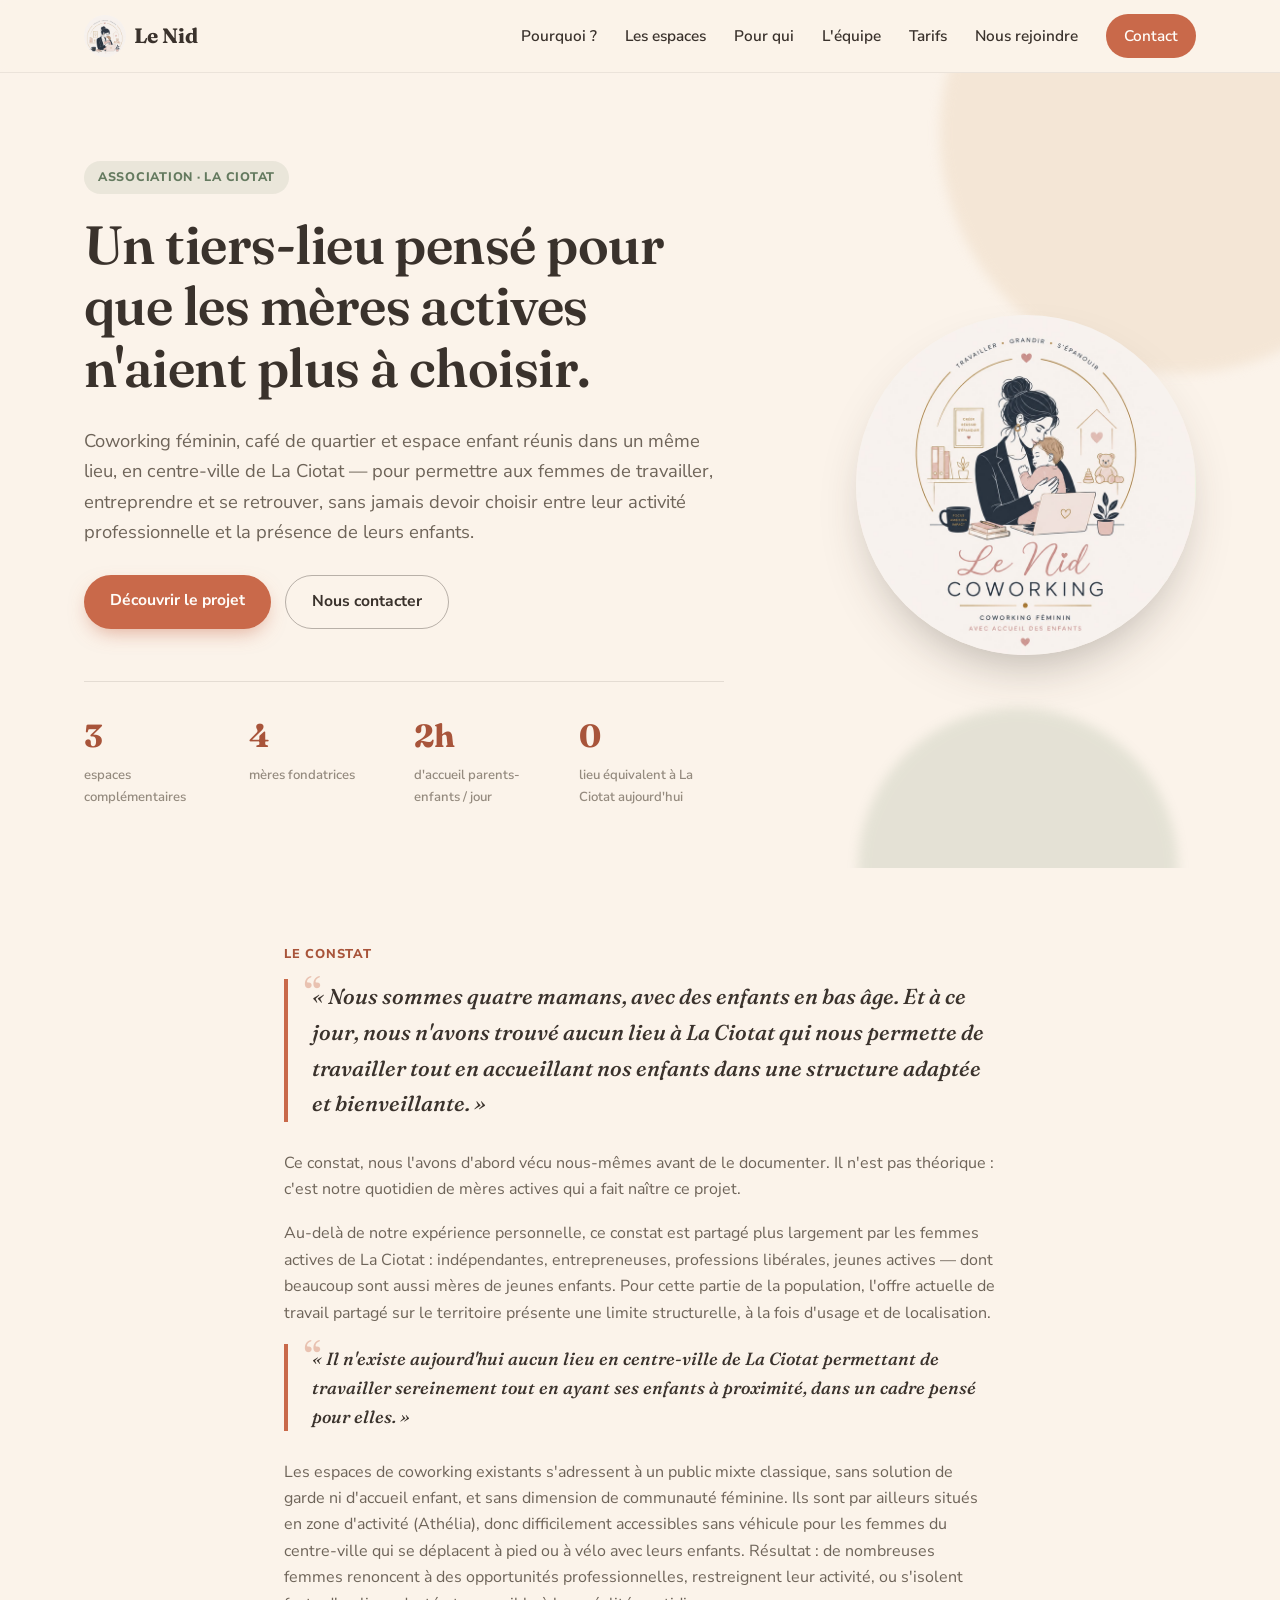
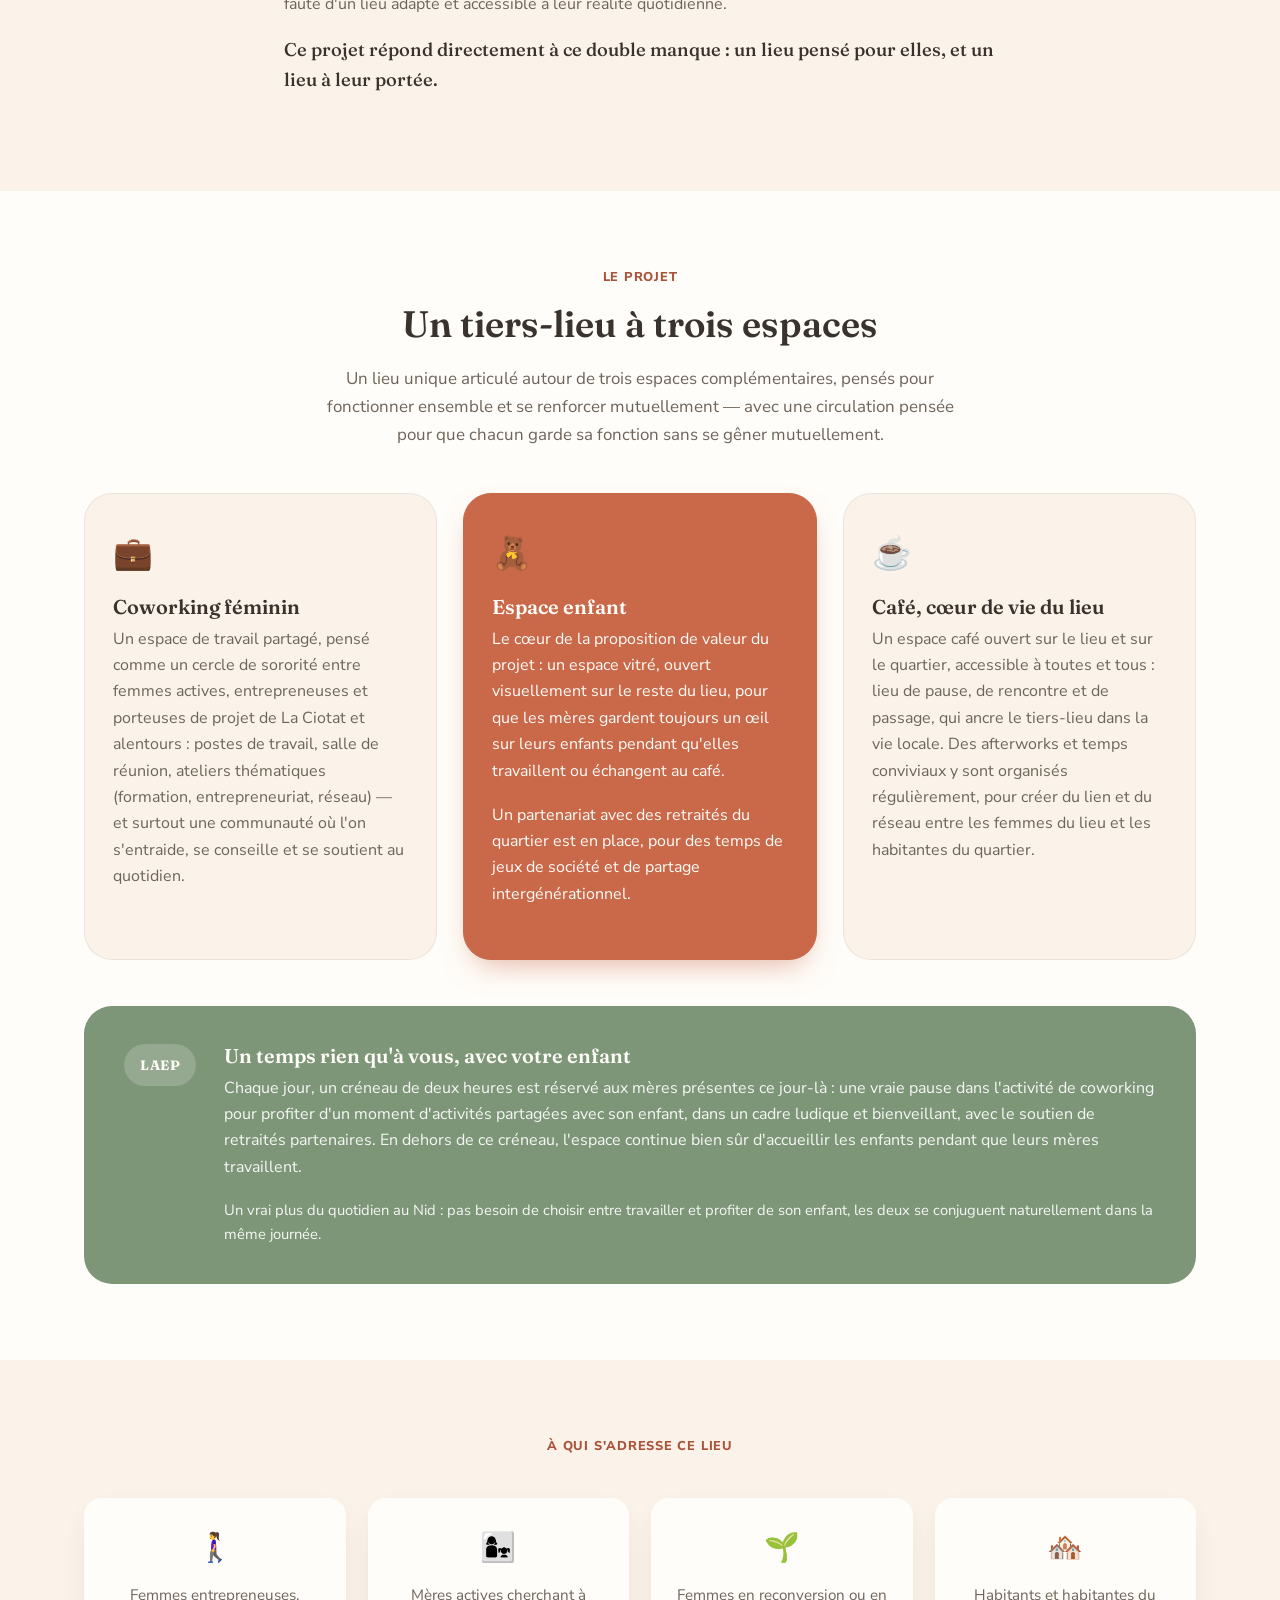
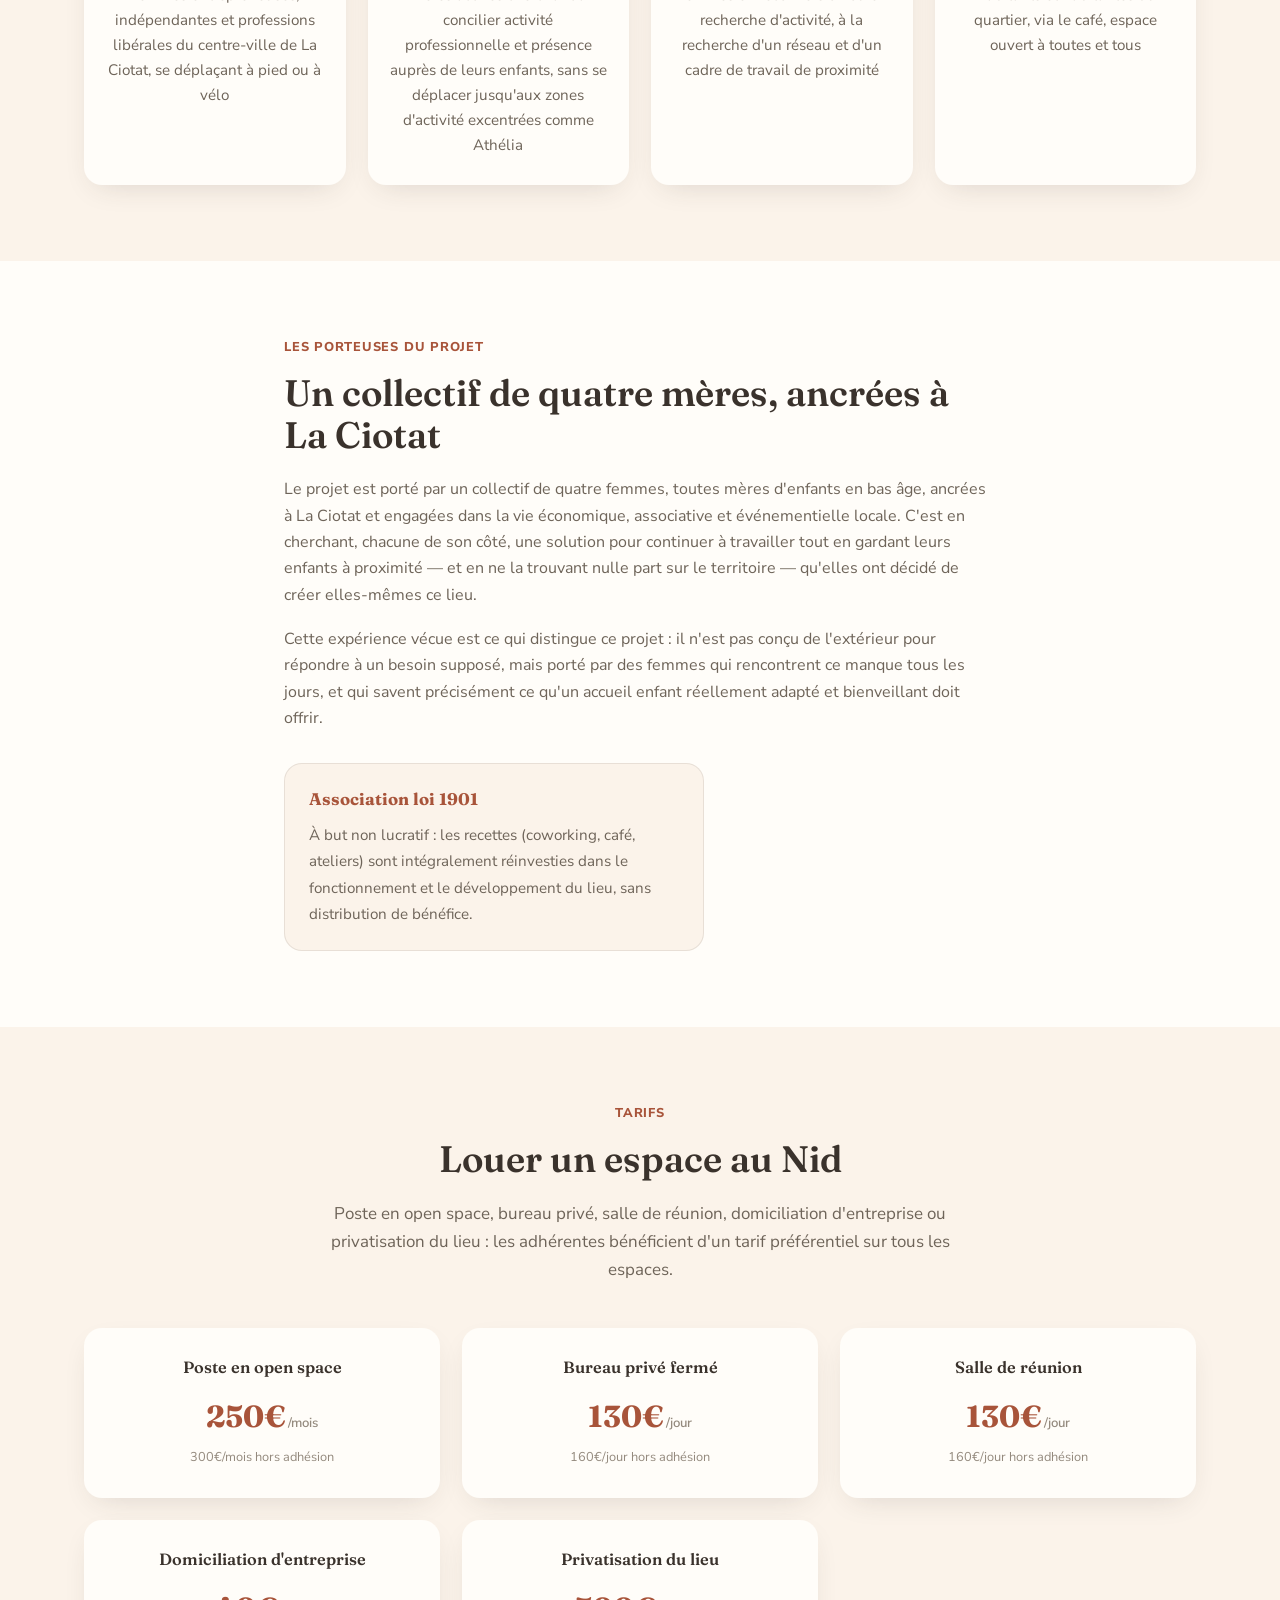
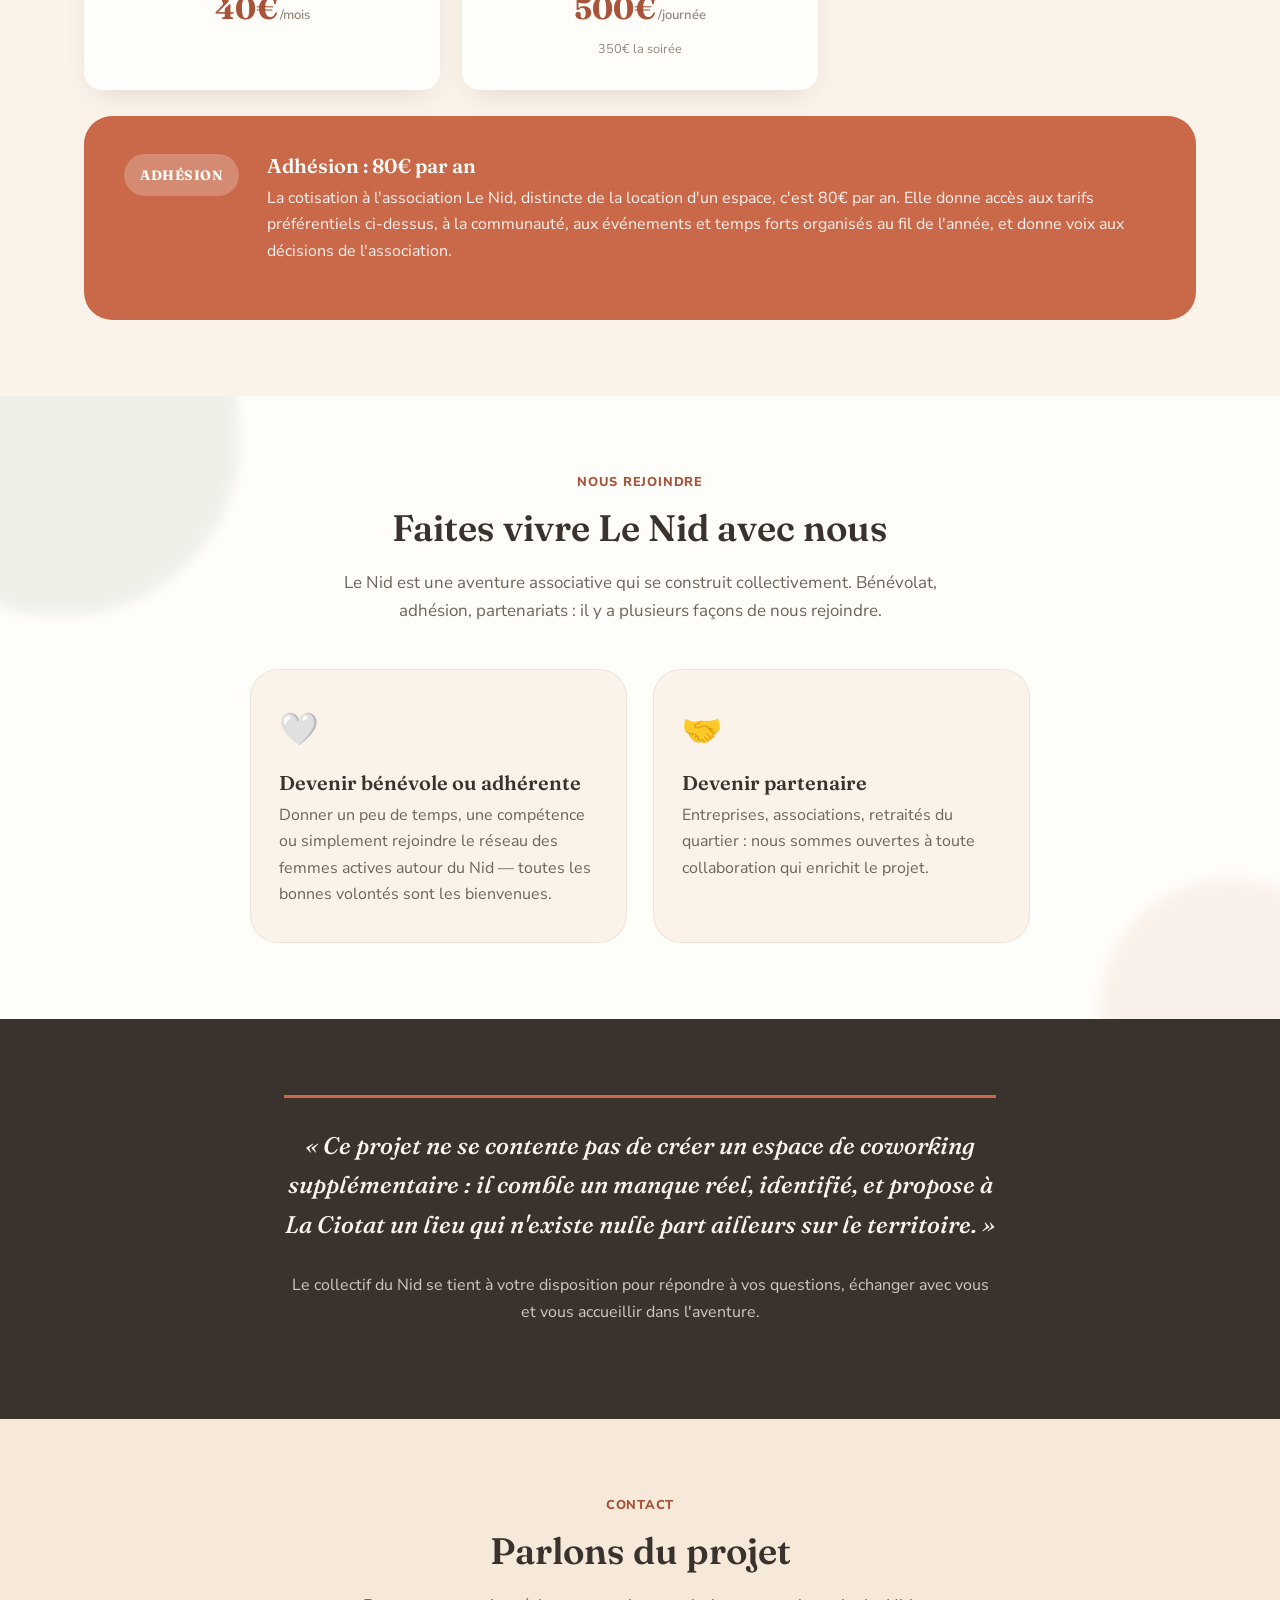
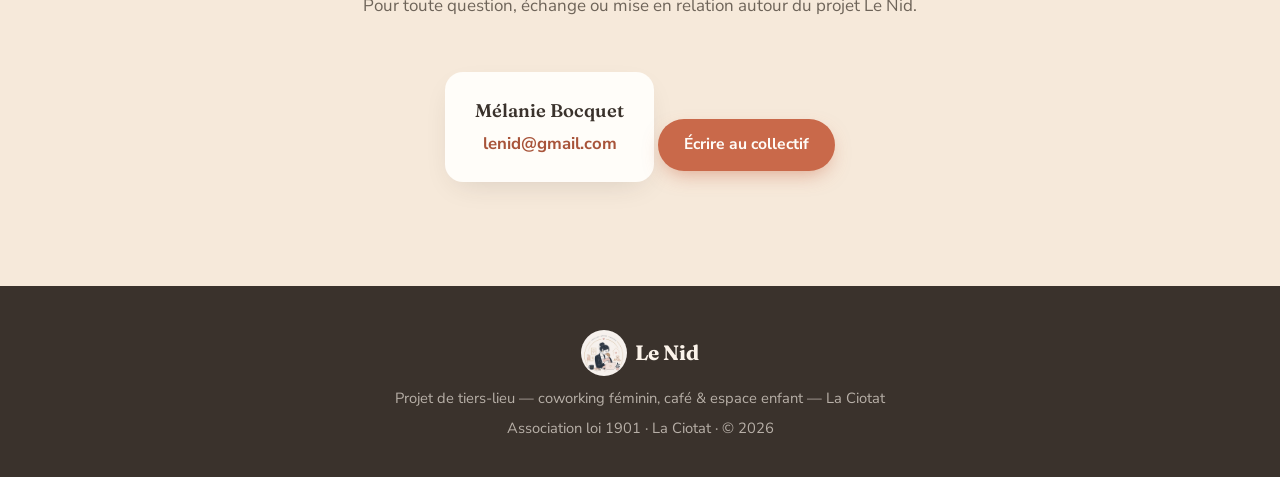
==== commit e40ac316: "Clean up index.html by removing whitespace Removed unnecessary whitespace and cleaned up the HTML st" ====
--- a/index.html
+++ b/index.html
@@ -13,9 +13,9 @@
 <link rel="stylesheet" href="styles.css">
 </head>
 <body>
-
+ 
 <a class="skip-link" href="#main">Aller au contenu</a>
-
+ 
 <header class="site-header" id="top">
   <div class="wrap header-inner">
     <a href="#top" class="logo">
@@ -36,9 +36,9 @@
     </button>
   </div>
 </header>
-
+ 
 <main id="main">
-
+ 
   <!-- HERO -->
   <section class="hero">
     <div class="hero-blob blob-1" aria-hidden="true"></div>
@@ -64,7 +64,7 @@
       </div>
     </div>
   </section>
-
+ 
   <!-- LE CONSTAT -->
   <section class="section" id="constat">
     <div class="wrap narrow">
@@ -81,14 +81,14 @@
       <p class="lead-out">Ce projet répond directement à ce double manque : un lieu pensé pour elles, et un lieu à leur portée.</p>
     </div>
   </section>
-
+ 
   <!-- LE PROJET / 3 ESPACES -->
   <section class="section alt" id="projet">
     <div class="wrap">
       <p class="kicker center">Le projet</p>
       <h2 class="center">Un tiers-lieu à trois espaces</h2>
       <p class="section-intro center">Un lieu unique articulé autour de trois espaces complémentaires, pensés pour fonctionner ensemble et se renforcer mutuellement — avec une circulation pensée pour que chacun garde sa fonction sans se gêner mutuellement.</p>
-
+ 
       <div class="cards-3" id="espaces">
         <article class="card">
           <div class="card-icon" aria-hidden="true">💼</div>
@@ -107,7 +107,7 @@
           <p>Un espace café ouvert sur le lieu et sur le quartier, accessible à toutes et tous : lieu de pause, de rencontre et de passage, qui ancre le tiers-lieu dans la vie locale. Des afterworks et temps conviviaux y sont organisés régulièrement, pour créer du lien et du réseau entre les femmes du lieu et les habitantes du quartier.</p>
         </article>
       </div>
-
+ 
       <div class="callout">
         <div class="callout-badge">LAEP</div>
         <div>
@@ -118,7 +118,7 @@
       </div>
     </div>
   </section>
-
+ 
   <!-- A QUI -->
   <section class="section" id="public">
     <div class="wrap">
@@ -143,7 +143,7 @@
       </div>
     </div>
   </section>
-
+ 
   <!-- EQUIPE -->
   <section class="section alt" id="equipe">
     <div class="wrap narrow">
@@ -159,7 +159,7 @@
       </div>
     </div>
   </section>
-
+ 
   <!-- TARIFS -->
   <section class="section" id="tarifs">
     <div class="wrap">
@@ -192,7 +192,7 @@
           <p class="price-public">350€ la soirée</p>
         </div>
       </div>
-
+ 
       <div class="callout callout-tarif">
         <div class="callout-badge">ADHÉSION</div>
         <div>
@@ -202,7 +202,7 @@
       </div>
     </div>
   </section>
-
+ 
   <!-- NOUS REJOINDRE -->
   <section class="section alt" id="rejoindre">
     <div class="section-blob sb-1" aria-hidden="true"></div>
@@ -225,7 +225,7 @@
       </div>
     </div>
   </section>
-
+ 
   <!-- CONCLUSION -->
   <section class="section conclusion">
     <div class="wrap narrow center">
@@ -235,7 +235,7 @@
       <p>Le collectif du Nid se tient à votre disposition pour répondre à vos questions, échanger avec vous et vous accueillir dans l'aventure.</p>
     </div>
   </section>
-
+ 
   <!-- CONTACT -->
   <section class="section contact" id="contact">
     <div class="wrap narrow center">
@@ -249,9 +249,9 @@
       <a href="mailto:lenid@gmail.com?subject=Le%20Nid%20-%20Association%20La%20Ciotat" class="btn btn-primary">Écrire au collectif</a>
     </div>
   </section>
-
+ 
 </main>
-
+ 
 <footer class="site-footer">
   <div class="wrap footer-inner">
     <div class="logo footer-logo">
@@ -262,200 +262,10 @@
     <p class="footer-meta">Association loi 1901 · La Ciotat · © <span id="year"></span></p>
   </div>
 </footer>
-
-<script src="script.js"></script>
-</body>
-</html></header>
-
-<main id="main">
-
-  <!-- HERO -->
-  <section class="hero">
-    <div class="hero-blob blob-1" aria-hidden="true"></div>
-    <div class="hero-blob blob-2" aria-hidden="true"></div>
-    <div class="wrap hero-inner">
-      <div class="hero-text">
-        <p class="eyebrow">Association · La Ciotat</p>
-        <h1>Un tiers-lieu pensé pour que les mères actives n'aient plus à choisir.</h1>
-        <p class="hero-lead">Coworking féminin, café de quartier et espace enfant réunis dans un même lieu, en centre-ville de La Ciotat — pour permettre aux femmes de travailler, entreprendre et se retrouver, sans jamais devoir choisir entre leur activité professionnelle et la présence de leurs enfants.</p>
-        <div class="hero-actions">
-          <a href="#projet" class="btn btn-primary">Découvrir le projet</a>
-          <a href="#contact" class="btn btn-ghost">Nous contacter</a>
-        </div>
-        <div class="hero-stats">
-          <div class="stat"><span class="stat-num">3</span><span class="stat-label">espaces complémentaires</span></div>
-          <div class="stat"><span class="stat-num">4</span><span class="stat-label">mères fondatrices</span></div>
-          <div class="stat"><span class="stat-num">2h</span><span class="stat-label">d'accueil parents-enfants / jour</span></div>
-          <div class="stat"><span class="stat-num">0</span><span class="stat-label">lieu équivalent à La Ciotat aujourd'hui</span></div>
-        </div>
-      </div>
-      <div class="hero-badge">
-        <img src="logo.png" alt="Le Nid Coworking — coworking féminin avec accueil des enfants" width="700" height="700">
-      </div>
-    </div>
-  </section>
-
-  <!-- LE CONSTAT -->
-  <section class="section" id="constat">
-    <div class="wrap narrow">
-      <p class="kicker">Le constat</p>
-      <blockquote class="pull-quote">
-        « Nous sommes quatre mamans, avec des enfants en bas âge. Et à ce jour, nous n'avons trouvé aucun lieu à La Ciotat qui nous permette de travailler tout en accueillant nos enfants dans une structure adaptée et bienveillante. »
-      </blockquote>
-      <p>Ce constat, nous l'avons d'abord vécu nous-mêmes avant de le documenter. Il n'est pas théorique : c'est notre quotidien de mères actives qui a fait naître ce projet.</p>
-      <p>Au-delà de notre expérience personnelle, ce constat est partagé plus largement par les femmes actives de La Ciotat : indépendantes, entrepreneuses, professions libérales, jeunes actives — dont beaucoup sont aussi mères de jeunes enfants. Pour cette partie de la population, l'offre actuelle de travail partagé sur le territoire présente une limite structurelle, à la fois d'usage et de localisation.</p>
-      <blockquote class="pull-quote small">
-        « Il n'existe aujourd'hui aucun lieu en centre-ville de La Ciotat permettant de travailler sereinement tout en ayant ses enfants à proximité, dans un cadre pensé pour elles. »
-      </blockquote>
-      <p>Les espaces de coworking existants s'adressent à un public mixte classique, sans solution de garde ni d'accueil enfant, et sans dimension de communauté féminine. Ils sont par ailleurs situés en zone d'activité (Athélia), donc difficilement accessibles sans véhicule pour les femmes du centre-ville qui se déplacent à pied ou à vélo avec leurs enfants. Résultat : de nombreuses femmes renoncent à des opportunités professionnelles, restreignent leur activité, ou s'isolent faute d'un lieu adapté et accessible à leur réalité quotidienne.</p>
-      <p class="lead-out">Ce projet répond directement à ce double manque : un lieu pensé pour elles, et un lieu à leur portée.</p>
-    </div>
-  </section>
-
-  <!-- LE PROJET / 3 ESPACES -->
-  <section class="section alt" id="projet">
-    <div class="wrap">
-      <p class="kicker center">Le projet</p>
-      <h2 class="center">Un tiers-lieu à trois espaces</h2>
-      <p class="section-intro center">Un lieu unique articulé autour de trois espaces complémentaires, pensés pour fonctionner ensemble et se renforcer mutuellement — avec une circulation pensée pour que chacun garde sa fonction sans se gêner mutuellement.</p>
-
-      <div class="cards-3" id="espaces">
-        <article class="card">
-          <div class="card-icon" aria-hidden="true">💼</div>
-          <h3>Coworking féminin</h3>
-          <p>Un espace de travail partagé, pensé comme un cercle de sororité entre femmes actives, entrepreneuses et porteuses de projet de La Ciotat et alentours : postes de travail, salle de réunion, ateliers thématiques (formation, entrepreneuriat, réseau) — et surtout une communauté où l'on s'entraide, se conseille et se soutient au quotidien.</p>
-        </article>
-        <article class="card card-featured">
-          <div class="card-icon" aria-hidden="true">🧸</div>
-          <h3>Espace enfant</h3>
-          <p>Le cœur de la proposition de valeur du projet : un espace vitré, ouvert visuellement sur le reste du lieu, pour que les mères gardent toujours un œil sur leurs enfants pendant qu'elles travaillent ou échangent au café.</p>
-          <p>Un partenariat avec des retraités du quartier est en place, pour des temps de jeux de société et de partage intergénérationnel.</p>
-        </article>
-        <article class="card">
-          <div class="card-icon" aria-hidden="true">☕</div>
-          <h3>Café, cœur de vie du lieu</h3>
-          <p>Un espace café ouvert sur le lieu et sur le quartier, accessible à toutes et tous : lieu de pause, de rencontre et de passage, qui ancre le tiers-lieu dans la vie locale. Des afterworks et temps conviviaux y sont organisés régulièrement, pour créer du lien et du réseau entre les femmes du lieu et les habitantes du quartier.</p>
-        </article>
-      </div>
-
-      <div class="callout">
-        <div class="callout-badge">LAEP</div>
-        <div>
-          <h3>Un temps rien qu'à vous, avec votre enfant</h3>
-          <p>Chaque jour, un créneau de deux heures est réservé aux mères présentes ce jour-là : une vraie pause dans l'activité de coworking pour profiter d'un moment d'activités partagées avec son enfant, dans un cadre ludique et bienveillant, avec le soutien de retraités partenaires. En dehors de ce créneau, l'espace continue bien sûr d'accueillir les enfants pendant que leurs mères travaillent.</p>
-          <p class="callout-note">Un vrai plus du quotidien au Nid : pas besoin de choisir entre travailler et profiter de son enfant, les deux se conjuguent naturellement dans la même journée.</p>
-        </div>
-      </div>
-    </div>
-  </section>
-
-  <!-- A QUI -->
-  <section class="section" id="public">
-    <div class="wrap">
-      <p class="kicker center">À qui s'adresse ce lieu</p>
-      <div class="public-grid">
-        <div class="public-item">
-          <span class="public-icon" aria-hidden="true">🚶‍♀️</span>
-          <p>Femmes entrepreneuses, indépendantes et professions libérales du centre-ville de La Ciotat, se déplaçant à pied ou à vélo</p>
-        </div>
-        <div class="public-item">
-          <span class="public-icon" aria-hidden="true">👩‍👧</span>
-          <p>Mères actives cherchant à concilier activité professionnelle et présence auprès de leurs enfants, sans se déplacer jusqu'aux zones d'activité excentrées comme Athélia</p>
-        </div>
-        <div class="public-item">
-          <span class="public-icon" aria-hidden="true">🌱</span>
-          <p>Femmes en reconversion ou en recherche d'activité, à la recherche d'un réseau et d'un cadre de travail de proximité</p>
-        </div>
-        <div class="public-item">
-          <span class="public-icon" aria-hidden="true">🏘️</span>
-          <p>Habitants et habitantes du quartier, via le café, espace ouvert à toutes et tous</p>
-        </div>
-      </div>
-    </div>
-  </section>
-
-  <!-- EQUIPE -->
-  <section class="section alt" id="equipe">
-    <div class="wrap narrow">
-      <p class="kicker">Les porteuses du projet</p>
-      <h2>Un collectif de quatre mères, ancrées à La Ciotat</h2>
-      <p>Le projet est porté par un collectif de quatre femmes, toutes mères d'enfants en bas âge, ancrées à La Ciotat et engagées dans la vie économique, associative et événementielle locale. C'est en cherchant, chacune de son côté, une solution pour continuer à travailler tout en gardant leurs enfants à proximité — et en ne la trouvant nulle part sur le territoire — qu'elles ont décidé de créer elles-mêmes ce lieu.</p>
-      <p>Cette expérience vécue est ce qui distingue ce projet : il n'est pas conçu de l'extérieur pour répondre à un besoin supposé, mais porté par des femmes qui rencontrent ce manque tous les jours, et qui savent précisément ce qu'un accueil enfant réellement adapté et bienveillant doit offrir.</p>
-      <div class="info-strip info-strip-single">
-        <div class="info-strip-item">
-          <strong>Association loi 1901</strong>
-          <span>À but non lucratif : les recettes (coworking, café, ateliers) sont intégralement réinvesties dans le fonctionnement et le développement du lieu, sans distribution de bénéfice.</span>
-        </div>
-      </div>
-    </div>
-  </section>
-
-  <!-- NOUS REJOINDRE -->
-  <section class="section" id="rejoindre">
-    <div class="wrap">
-      <p class="kicker center">Nous rejoindre</p>
-      <h2 class="center">Faites vivre Le Nid avec nous</h2>
-      <p class="section-intro center">Le Nid est une aventure associative qui se construit collectivement. Bénévolat, adhésion, partenariats : il y a plusieurs façons de nous rejoindre.</p>
-      <div class="cards-3 cards-2">
-        <article class="card card-simple">
-          <div class="card-num">1</div>
-          <h3>Devenir bénévole ou adhérente</h3>
-          <p>Donner un peu de temps, une compétence ou simplement rejoindre le réseau des femmes actives autour du Nid — toutes les bonnes volontés sont les bienvenues.</p>
-        </article>
-        <article class="card card-simple">
-          <div class="card-num">2</div>
-          <h3>Devenir partenaire</h3>
-          <p>Entreprises, associations, retraités du quartier : nous sommes ouvertes à toute collaboration qui enrichit le projet.</p>
-        </article>
-      </div>
-
-      <div class="callout callout-tarif">
-        <div class="callout-badge">TARIF</div>
-        <div>
-          <h3>Adhésion : 20€ par an</h3>
-          <p>Rejoindre l'association Le Nid, c'est 20€ par an. Cette adhésion donne accès à la communauté, aux événements et temps forts organisés au fil de l'année, et donne voix aux décisions de l'association.</p>
-        </div>
-      </div>
-    </div>
-  </section>
-
-  <!-- CONCLUSION -->
-  <section class="section conclusion">
-    <div class="wrap narrow center">
-      <blockquote class="pull-quote light">
-        « Ce projet ne se contente pas de créer un espace de coworking supplémentaire : il comble un manque réel, identifié, et propose à La Ciotat un lieu qui n'existe nulle part ailleurs sur le territoire. »
-      </blockquote>
-      <p>Le collectif du Nid se tient à votre disposition pour répondre à vos questions, échanger avec vous et vous accueillir dans l'aventure.</p>
-    </div>
-  </section>
-
-  <!-- CONTACT -->
-  <section class="section contact" id="contact">
-    <div class="wrap narrow center">
-      <p class="kicker center">Contact</p>
-      <h2>Parlons du projet</h2>
-      <p class="section-intro center">Pour toute question, échange ou mise en relation autour du projet Le Nid.</p>
-      <div class="contact-card">
-        <p class="contact-name">Mélanie Bocquet</p>
-        <a class="contact-email" href="mailto:lenid@gmail.com">lenid@gmail.com</a>
-      </div>
-      <a href="mailto:lenid@gmail.com?subject=Le%20Nid%20-%20Association%20La%20Ciotat" class="btn btn-primary">Écrire au collectif</a>
-    </div>
-  </section>
-
-</main>
-
-<footer class="site-footer">
-  <div class="wrap footer-inner">
-    <div class="logo footer-logo">
-      <img src="logo-icon.png" alt="Le Nid" class="logo-img">
-      <span class="logo-text">Le Nid</span>
-    </div>
-    <p>Projet de tiers-lieu — coworking féminin, café & espace enfant — La Ciotat</p>
-    <p class="footer-meta">Association loi 1901 · La Ciotat · © <span id="year"></span></p>
-  </div>
-</footer>
-
+ 
 <script src="script.js"></script>
 </body>
 </html>
+ 
+
+
--- a/styles.css
+++ b/styles.css
@@ -205,6 +205,11 @@
   height: auto;
   border-radius: 50%;
   box-shadow: 0 24px 50px -18px rgba(58, 50, 44, 0.35);
+  animation: float 6s ease-in-out infinite;
+}
+@keyframes float {
+  0%, 100% { transform: translateY(0); }
+  50% { transform: translateY(-10px); }
 }
 .hero-blob {
   position: absolute;
@@ -272,8 +277,9 @@
 }
 
 /* ---------- Sections ---------- */
-.section { padding: 76px 0; }
+.section { padding: 76px 0; scroll-margin-top: 88px; }
 .section.alt { background: var(--white); }
+.hero { scroll-margin-top: 88px; }
 
 .kicker {
   font-weight: 800;
@@ -294,14 +300,27 @@
 .section-intro.center { text-align: center; }
 
 .pull-quote {
+  position: relative;
   font-family: var(--font-display);
   font-size: 1.35rem;
   font-weight: 500;
   color: var(--ink);
   border-left: 4px solid var(--terracotta);
-  padding-left: 24px;
+  padding-left: 44px;
   margin: 0 0 28px;
   font-style: italic;
+}
+.pull-quote:not(.light)::before {
+  content: "“";
+  position: absolute;
+  left: 16px;
+  top: -0.15em;
+  font-family: var(--font-display);
+  font-style: normal;
+  font-size: 2.6rem;
+  color: var(--terracotta);
+  opacity: 0.35;
+  line-height: 1;
 }
 .pull-quote.small { font-size: 1.1rem; }
 .pull-quote.light {
@@ -339,6 +358,14 @@
   padding: 34px 28px;
   box-shadow: var(--shadow);
   position: relative;
+  transition: transform 0.25s ease, box-shadow 0.25s ease;
+}
+.card:hover {
+  transform: translateY(-6px);
+  box-shadow: 0 20px 40px -14px rgba(58, 50, 44, 0.28);
+}
+.card.card-featured:hover {
+  box-shadow: 0 20px 40px -14px rgba(201, 105, 74, 0.6);
 }
 .section.alt .card { background: var(--cream); box-shadow: none; border: 1px solid rgba(58,50,44,0.08); }
 
@@ -418,6 +445,11 @@
   padding: 26px 22px;
   box-shadow: var(--shadow);
   text-align: center;
+  transition: transform 0.25s ease, box-shadow 0.25s ease;
+}
+.public-item:hover {
+  transform: translateY(-4px);
+  box-shadow: 0 16px 32px -14px rgba(58, 50, 44, 0.26);
 }
 .public-icon { font-size: 1.8rem; display: block; margin-bottom: 12px; }
 .public-item p { margin: 0; font-size: 0.95rem; }
@@ -444,6 +476,42 @@
 }
 .info-strip-item span { color: var(--ink-soft); font-size: 0.95rem; }
 .info-strip.info-strip-single { grid-template-columns: 1fr; max-width: 420px; }
+
+/* ---------- Price grid (tarifs) ---------- */
+.price-grid {
+  display: grid;
+  grid-template-columns: repeat(3, 1fr);
+  gap: 22px;
+  margin-top: 40px;
+}
+.price-card {
+  background: var(--white);
+  border-radius: var(--radius-md);
+  padding: 30px 22px;
+  box-shadow: var(--shadow);
+  text-align: center;
+  transition: transform 0.25s ease, box-shadow 0.25s ease;
+}
+.price-card:hover {
+  transform: translateY(-4px);
+  box-shadow: 0 16px 32px -14px rgba(58, 50, 44, 0.26);
+}
+.price-card h3 { font-size: 1.02rem; margin-bottom: 14px; }
+.price-amount {
+  font-family: var(--font-display);
+  font-size: 1.9rem;
+  font-weight: 700;
+  color: var(--terracotta-dark);
+  margin: 0 0 6px;
+}
+.price-amount span {
+  font-family: var(--font-body);
+  font-size: 0.82rem;
+  font-weight: 600;
+  color: var(--ink-faint);
+  margin-left: 2px;
+}
+.price-public { font-size: 0.8rem; color: var(--ink-faint); margin: 0; }
 
 /* ---------- Check list ---------- */
 .check-list { margin: 28px 0; }
@@ -499,10 +567,50 @@
 .site-footer p { color: rgba(251, 243, 234, 0.65); margin: 0 0 6px; font-size: 0.92rem; }
 .footer-meta { font-size: 0.82rem; color: rgba(251, 243, 234, 0.45); }
 
+/* ---------- Reveal on scroll ---------- */
+.reveal-init {
+  opacity: 0;
+  transform: translateY(18px);
+  transition: opacity 0.6s ease, transform 0.6s ease;
+}
+.reveal-init.is-visible {
+  opacity: 1;
+  transform: translateY(0);
+}
+
+/* ---------- Section decoration (rejoindre) ---------- */
+#rejoindre { position: relative; overflow: hidden; }
+.section-blob {
+  position: absolute;
+  border-radius: 50%;
+  background: var(--sage);
+  opacity: 0.12;
+  filter: blur(6px);
+  z-index: 0;
+  pointer-events: none;
+}
+#rejoindre .section-blob.sb-1 { width: 360px; height: 360px; top: -140px; left: -120px; }
+#rejoindre .section-blob.sb-2 { width: 260px; height: 260px; bottom: -120px; right: -80px; background: var(--terracotta); opacity: 0.08; }
+#rejoindre .wrap { position: relative; z-index: 1; }
+
+@media (prefers-reduced-motion: reduce) {
+  html { scroll-behavior: auto; }
+  .hero-badge img { animation: none; }
+  .reveal-init {
+    opacity: 1;
+    transform: none;
+    transition: none;
+  }
+  .card, .public-item {
+    transition: none;
+  }
+}
+
 /* ---------- Responsive ---------- */
 @media (max-width: 900px) {
   .cards-3 { grid-template-columns: 1fr; }
   .public-grid { grid-template-columns: repeat(2, 1fr); }
+  .price-grid { grid-template-columns: repeat(2, 1fr); }
   .hero-stats { grid-template-columns: repeat(2, 1fr); row-gap: 24px; }
   .info-strip { grid-template-columns: 1fr; }
   .callout { flex-direction: column; }
@@ -539,10 +647,522 @@
   .hero { padding: 56px 0 40px; }
   .section { padding: 56px 0; }
   .public-grid { grid-template-columns: 1fr; }
+  .price-grid { grid-template-columns: 1fr; }
 }
 
 @media (max-width: 480px) {
   .hero-stats { grid-template-columns: repeat(2, 1fr); }
   .callout { padding: 28px 22px; }
   .card { padding: 28px 22px; }
-}
+}  margin: 0 auto;
+  padding: 0 24px;
+}
+
+.narrow { max-width: 760px; }
+
+.center { text-align: center; }
+
+.skip-link {
+  position: absolute;
+  left: -999px;
+  top: 0;
+  background: var(--ink);
+  color: var(--white);
+  padding: 12px 18px;
+  border-radius: 0 0 10px 0;
+  z-index: 1000;
+}
+.skip-link:focus { left: 0; }
+
+h1, h2, h3 {
+  font-family: var(--font-display);
+  color: var(--ink);
+  line-height: 1.15;
+  margin: 0 0 0.5em;
+  font-weight: 600;
+}
+
+h1 { font-size: clamp(2.1rem, 4.2vw, 3.4rem); letter-spacing: -0.01em; }
+h2 { font-size: clamp(1.6rem, 3vw, 2.3rem); }
+h3 { font-size: 1.25rem; margin-bottom: 0.4em; }
+
+p { margin: 0 0 1.1em; color: var(--ink-soft); }
+
+a { color: var(--terracotta-dark); text-decoration: none; }
+a:hover { text-decoration: underline; }
+
+ul { padding: 0; margin: 0; list-style: none; }
+
+/* ---------- Header ---------- */
+.site-header {
+  position: sticky;
+  top: 0;
+  z-index: 100;
+  background: rgba(251, 243, 234, 0.88);
+  backdrop-filter: saturate(160%) blur(10px);
+  border-bottom: 1px solid rgba(58, 50, 44, 0.08);
+}
+
+.header-inner {
+  display: flex;
+  align-items: center;
+  justify-content: space-between;
+  height: 72px;
+}
+
+.logo {
+  display: flex;
+  align-items: center;
+  gap: 8px;
+  text-decoration: none;
+}
+.logo:hover { text-decoration: none; }
+.logo-mark { font-size: 1.5rem; }
+.logo-img {
+  height: 42px;
+  width: 42px;
+  border-radius: 50%;
+  object-fit: cover;
+  display: block;
+}
+.footer-logo .logo-img { height: 46px; width: 46px; }
+.logo-text {
+  font-family: var(--font-display);
+  font-weight: 700;
+  font-size: 1.3rem;
+  color: var(--ink);
+}
+
+.main-nav {
+  display: flex;
+  align-items: center;
+  gap: 28px;
+}
+.main-nav a {
+  color: var(--ink);
+  font-weight: 600;
+  font-size: 0.96rem;
+  text-decoration: none;
+}
+.main-nav a:hover { color: var(--terracotta-dark); }
+.main-nav .nav-cta {
+  background: var(--terracotta);
+  color: var(--white);
+  padding: 9px 18px;
+  border-radius: 999px;
+}
+.main-nav .nav-cta:hover { background: var(--terracotta-dark); color: var(--white); }
+
+.nav-toggle {
+  display: none;
+  flex-direction: column;
+  justify-content: center;
+  gap: 5px;
+  width: 40px;
+  height: 40px;
+  background: none;
+  border: none;
+  cursor: pointer;
+  padding: 0;
+}
+.nav-toggle span {
+  display: block;
+  height: 2px;
+  width: 24px;
+  background: var(--ink);
+  margin: 0 auto;
+  transition: transform 0.25s ease, opacity 0.25s ease;
+}
+.nav-toggle[aria-expanded="true"] span:nth-child(1) { transform: translateY(7px) rotate(45deg); }
+.nav-toggle[aria-expanded="true"] span:nth-child(2) { opacity: 0; }
+.nav-toggle[aria-expanded="true"] span:nth-child(3) { transform: translateY(-7px) rotate(-45deg); }
+
+/* ---------- Buttons ---------- */
+.btn {
+  display: inline-block;
+  padding: 13px 26px;
+  border-radius: 999px;
+  font-weight: 700;
+  font-size: 0.98rem;
+  text-decoration: none;
+  transition: transform 0.15s ease, background 0.15s ease, box-shadow 0.15s ease;
+}
+.btn-primary {
+  background: var(--terracotta);
+  color: var(--white);
+  box-shadow: 0 8px 20px -6px rgba(201, 105, 74, 0.55);
+}
+.btn-primary:hover { background: var(--terracotta-dark); text-decoration: none; transform: translateY(-1px); }
+.btn-ghost {
+  background: transparent;
+  color: var(--ink);
+  border: 1.5px solid rgba(58, 50, 44, 0.35);
+}
+.btn-ghost:hover { border-color: var(--ink); text-decoration: none; transform: translateY(-1px); }
+
+/* ---------- Hero ---------- */
+.hero {
+  position: relative;
+  overflow: hidden;
+  padding: 88px 0 60px;
+}
+.hero-inner {
+  position: relative;
+  z-index: 2;
+  display: grid;
+  grid-template-columns: minmax(0, 1fr) 340px;
+  gap: 56px;
+  align-items: center;
+}
+.hero-text { max-width: 640px; }
+.hero-badge {
+  justify-self: center;
+  width: 100%;
+  max-width: 340px;
+}
+.hero-badge img {
+  width: 100%;
+  height: auto;
+  border-radius: 50%;
+  box-shadow: 0 24px 50px -18px rgba(58, 50, 44, 0.35);
+}
+.hero-blob {
+  position: absolute;
+  border-radius: 50%;
+  filter: blur(6px);
+  z-index: 1;
+  opacity: 0.55;
+}
+.blob-1 {
+  width: 480px; height: 480px;
+  background: var(--cream-deep);
+  top: -180px; right: -140px;
+}
+.blob-2 {
+  width: 320px; height: 320px;
+  background: var(--sage);
+  opacity: 0.18;
+  bottom: -160px; right: 8%;
+}
+
+.eyebrow {
+  display: inline-block;
+  font-weight: 800;
+  letter-spacing: 0.06em;
+  text-transform: uppercase;
+  font-size: 0.78rem;
+  color: var(--sage-dark);
+  background: rgba(126, 150, 120, 0.14);
+  padding: 6px 14px;
+  border-radius: 999px;
+  margin-bottom: 20px;
+}
+
+.hero-lead {
+  font-size: 1.15rem;
+  color: var(--ink-soft);
+  max-width: 640px;
+}
+
+.hero-actions {
+  display: flex;
+  gap: 14px;
+  flex-wrap: wrap;
+  margin: 28px 0 52px;
+}
+
+.hero-stats {
+  display: grid;
+  grid-template-columns: repeat(4, 1fr);
+  gap: 20px;
+  border-top: 1px solid rgba(58, 50, 44, 0.12);
+  padding-top: 28px;
+}
+.stat { display: flex; flex-direction: column; gap: 2px; }
+.stat-num {
+  font-family: var(--font-display);
+  font-size: 2rem;
+  font-weight: 700;
+  color: var(--terracotta-dark);
+}
+.stat-label {
+  font-size: 0.82rem;
+  color: var(--ink-faint);
+  font-weight: 600;
+}
+
+/* ---------- Sections ---------- */
+.section { padding: 76px 0; }
+.section.alt { background: var(--white); }
+
+.kicker {
+  font-weight: 800;
+  letter-spacing: 0.06em;
+  text-transform: uppercase;
+  font-size: 0.8rem;
+  color: var(--terracotta-dark);
+  margin-bottom: 14px;
+}
+.kicker.center { text-align: center; }
+
+.section-intro {
+  max-width: 640px;
+  margin: 0 auto 44px;
+  font-size: 1.06rem;
+}
+.section h2.center, .section > .wrap > h2 { margin-bottom: 20px; }
+.section-intro.center { text-align: center; }
+
+.pull-quote {
+  font-family: var(--font-display);
+  font-size: 1.35rem;
+  font-weight: 500;
+  color: var(--ink);
+  border-left: 4px solid var(--terracotta);
+  padding-left: 24px;
+  margin: 0 0 28px;
+  font-style: italic;
+}
+.pull-quote.small { font-size: 1.1rem; }
+.pull-quote.light {
+  border-left: none;
+  border-top: 3px solid var(--terracotta);
+  padding: 28px 0 0;
+  display: inline-block;
+  font-size: 1.5rem;
+}
+
+.lead-out {
+  font-family: var(--font-display);
+  font-size: 1.15rem;
+  color: var(--ink);
+  font-weight: 500;
+}
+
+/* ---------- Cards ---------- */
+.cards-3 {
+  display: grid;
+  grid-template-columns: repeat(3, 1fr);
+  gap: 26px;
+  margin-top: 40px;
+}
+.cards-3.cards-2 {
+  grid-template-columns: repeat(2, 1fr);
+  max-width: 780px;
+  margin-left: auto;
+  margin-right: auto;
+}
+
+.card {
+  background: var(--white);
+  border-radius: var(--radius-lg);
+  padding: 34px 28px;
+  box-shadow: var(--shadow);
+  position: relative;
+}
+.section.alt .card { background: var(--cream); box-shadow: none; border: 1px solid rgba(58,50,44,0.08); }
+
+.card.card-featured,
+.section.alt .card.card-featured {
+  background: var(--terracotta);
+  border-color: var(--terracotta);
+  box-shadow: 0 14px 30px -12px rgba(201, 105, 74, 0.55);
+}
+.card-featured h3, .card-featured p { color: var(--white); }
+
+
+.card-icon {
+  font-size: 2rem;
+  margin-bottom: 14px;
+}
+
+.card-simple p { margin-bottom: 0; }
+
+.card-num {
+  font-family: var(--font-display);
+  font-size: 1.6rem;
+  font-weight: 700;
+  color: var(--terracotta);
+  background: rgba(201, 105, 74, 0.12);
+  width: 44px;
+  height: 44px;
+  border-radius: 50%;
+  display: flex;
+  align-items: center;
+  justify-content: center;
+  margin-bottom: 16px;
+}
+
+/* ---------- Callout (LAEP) ---------- */
+.callout {
+  margin-top: 46px;
+  background: var(--sage);
+  color: var(--white);
+  border-radius: var(--radius-lg);
+  padding: 38px 40px;
+  display: flex;
+  gap: 28px;
+  align-items: flex-start;
+}
+.callout h3 { color: var(--white); }
+.callout p { color: rgba(255,255,255,0.92); }
+.callout-note { font-size: 0.92rem; color: rgba(255,255,255,0.8); margin-bottom: 0; }
+.callout-badge {
+  flex: none;
+  font-family: var(--font-display);
+  font-weight: 700;
+  font-size: 0.85rem;
+  letter-spacing: 0.04em;
+  background: rgba(255,255,255,0.18);
+  padding: 10px 16px;
+  border-radius: 999px;
+  white-space: nowrap;
+}
+
+.callout-tarif {
+  background: var(--terracotta);
+  margin-top: 26px;
+}
+.callout-tarif .callout-badge { background: rgba(255,255,255,0.22); }
+
+/* ---------- Public grid ---------- */
+.public-grid {
+  display: grid;
+  grid-template-columns: repeat(4, 1fr);
+  gap: 22px;
+  margin-top: 40px;
+}
+.public-item {
+  background: var(--white);
+  border-radius: var(--radius-md);
+  padding: 26px 22px;
+  box-shadow: var(--shadow);
+  text-align: center;
+}
+.public-icon { font-size: 1.8rem; display: block; margin-bottom: 12px; }
+.public-item p { margin: 0; font-size: 0.95rem; }
+
+/* ---------- Info strip (equipe) ---------- */
+.info-strip {
+  display: grid;
+  grid-template-columns: 1fr 1fr;
+  gap: 20px;
+  margin-top: 32px;
+}
+.info-strip-item {
+  background: var(--cream);
+  border: 1px solid rgba(58,50,44,0.1);
+  border-radius: var(--radius-md);
+  padding: 22px 24px;
+}
+.info-strip-item strong {
+  display: block;
+  font-family: var(--font-display);
+  font-size: 1.05rem;
+  margin-bottom: 8px;
+  color: var(--terracotta-dark);
+}
+.info-strip-item span { color: var(--ink-soft); font-size: 0.95rem; }
+.info-strip.info-strip-single { grid-template-columns: 1fr; max-width: 420px; }
+
+/* ---------- Check list ---------- */
+.check-list { margin: 28px 0; }
+.check-list li {
+  position: relative;
+  padding: 14px 0 14px 34px;
+  border-bottom: 1px solid rgba(58, 50, 44, 0.1);
+  color: var(--ink-soft);
+}
+.check-list li:last-child { border-bottom: none; }
+.check-list li::before {
+  content: "✓";
+  position: absolute;
+  left: 0;
+  top: 14px;
+  color: var(--sage-dark);
+  font-weight: 800;
+  background: rgba(126,150,120,0.15);
+  width: 22px; height: 22px;
+  border-radius: 50%;
+  display: flex; align-items: center; justify-content: center;
+  font-size: 0.8rem;
+}
+.check-list strong { color: var(--ink); }
+
+/* ---------- Conclusion ---------- */
+.conclusion { background: var(--ink); }
+.conclusion .pull-quote.light { color: var(--cream); border-color: var(--terracotta); }
+.conclusion p { color: rgba(251, 243, 234, 0.78); }
+
+/* ---------- Contact ---------- */
+.contact { background: var(--cream-soft); }
+.contact-card {
+  background: var(--white);
+  border-radius: var(--radius-md);
+  padding: 24px 30px;
+  display: inline-block;
+  margin: 8px auto 28px;
+  box-shadow: var(--shadow);
+}
+.contact-name { font-family: var(--font-display); font-weight: 600; font-size: 1.15rem; margin: 0 0 4px; color: var(--ink); }
+.contact-email { font-weight: 700; font-size: 1.05rem; }
+
+/* ---------- Footer ---------- */
+.site-footer {
+  background: var(--ink);
+  color: rgba(251, 243, 234, 0.75);
+  padding: 44px 0 30px;
+}
+.footer-inner { text-align: center; }
+.footer-logo { justify-content: center; margin-bottom: 10px; }
+.footer-logo .logo-text { color: var(--cream); }
+.site-footer p { color: rgba(251, 243, 234, 0.65); margin: 0 0 6px; font-size: 0.92rem; }
+.footer-meta { font-size: 0.82rem; color: rgba(251, 243, 234, 0.45); }
+
+/* ---------- Responsive ---------- */
+@media (max-width: 900px) {
+  .cards-3 { grid-template-columns: 1fr; }
+  .public-grid { grid-template-columns: repeat(2, 1fr); }
+  .hero-stats { grid-template-columns: repeat(2, 1fr); row-gap: 24px; }
+  .info-strip { grid-template-columns: 1fr; }
+  .callout { flex-direction: column; }
+  .hero-inner { grid-template-columns: 1fr; gap: 36px; }
+  .hero-text { max-width: none; }
+  .hero-badge { order: -1; max-width: 220px; }
+}
+
+@media (max-width: 720px) {
+  .main-nav {
+    position: absolute;
+    top: 72px;
+    left: 0;
+    right: 0;
+    background: var(--cream);
+    flex-direction: column;
+    align-items: flex-start;
+    gap: 0;
+    padding: 8px 24px 20px;
+    border-bottom: 1px solid rgba(58,50,44,0.08);
+    transform: translateY(-8px);
+    opacity: 0;
+    pointer-events: none;
+    transition: opacity 0.2s ease, transform 0.2s ease;
+  }
+  .main-nav.open {
+    transform: translateY(0);
+    opacity: 1;
+    pointer-events: auto;
+  }
+  .main-nav a { padding: 12px 0; width: 100%; border-bottom: 1px solid rgba(58,50,44,0.06); }
+  .main-nav .nav-cta { margin-top: 10px; text-align: center; }
+  .nav-toggle { display: flex; }
+  .hero { padding: 56px 0 40px; }
+  .section { padding: 56px 0; }
+  .public-grid { grid-template-columns: 1fr; }
+}
+
+@media (max-width: 480px) {
+  .hero-stats { grid-template-columns: repeat(2, 1fr); }
+  .callout { padding: 28px 22px; }
+  .card { padding: 28px 22px; }
+}
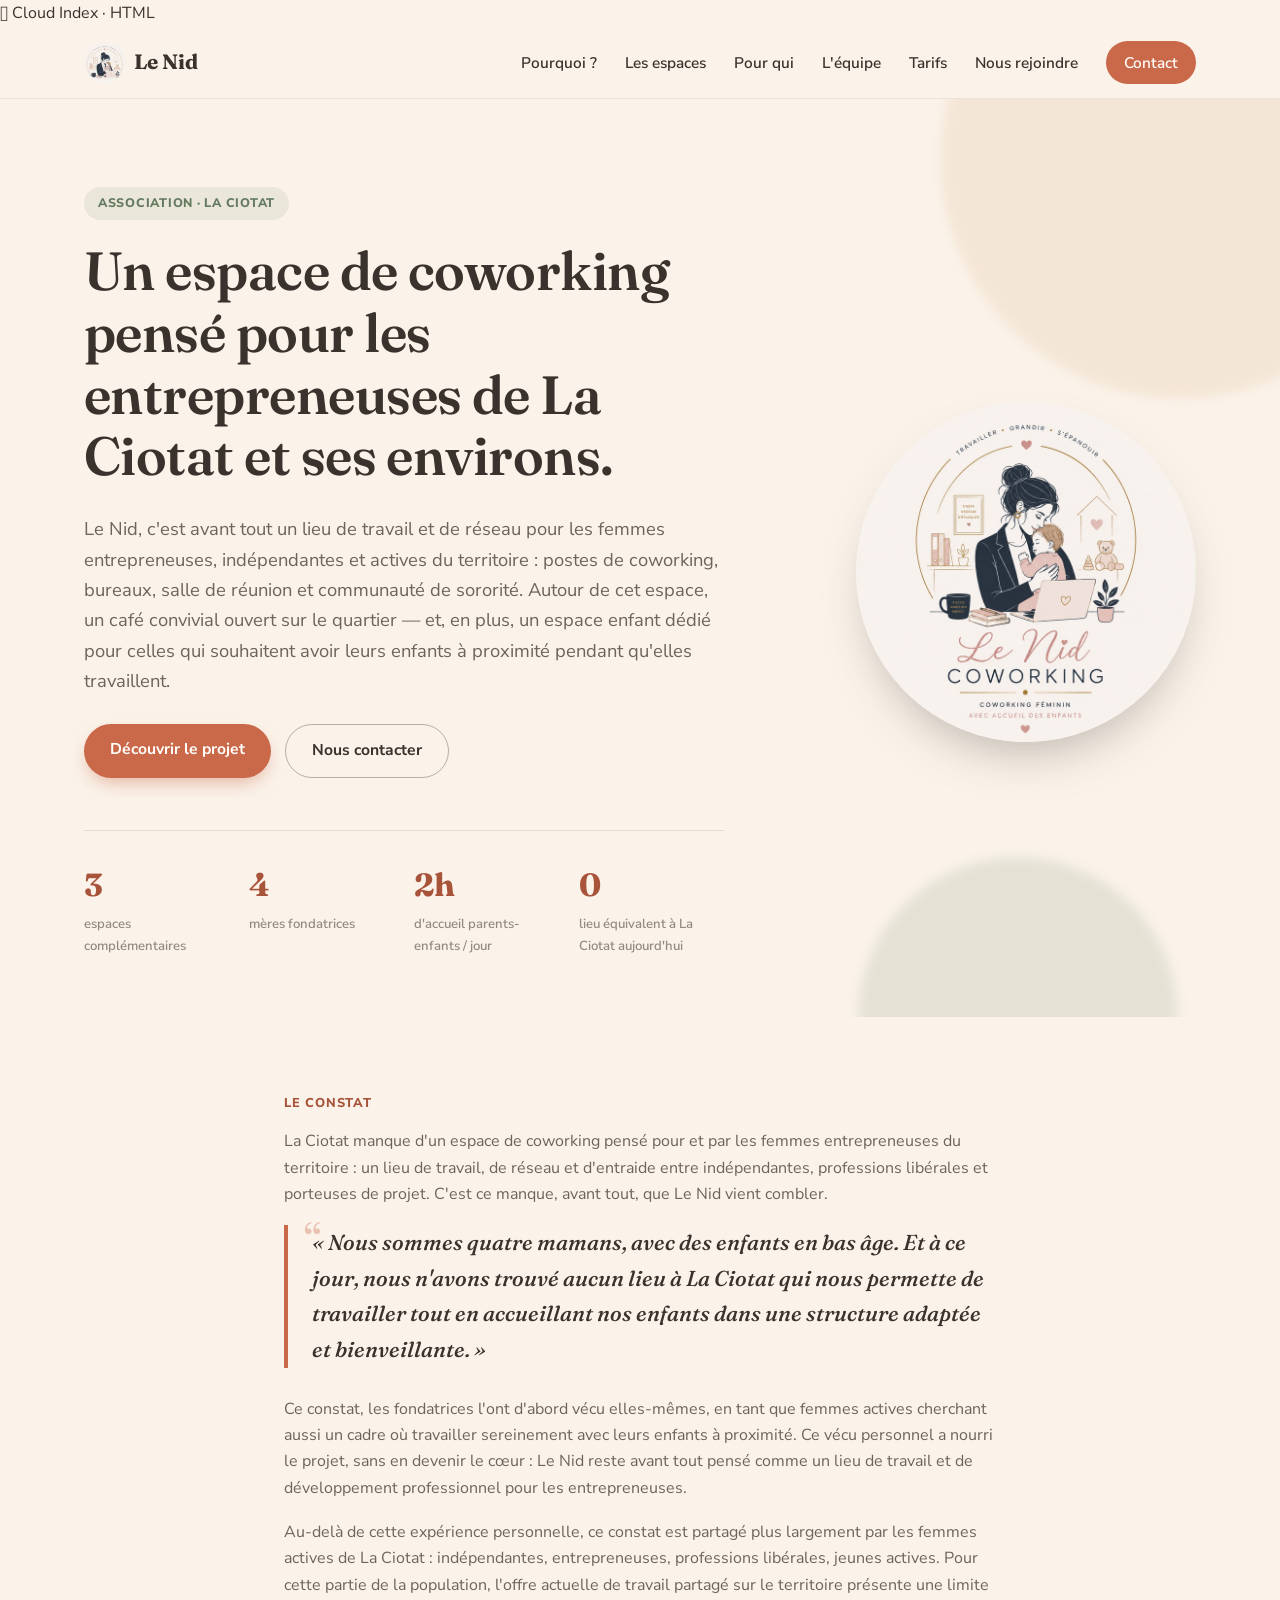
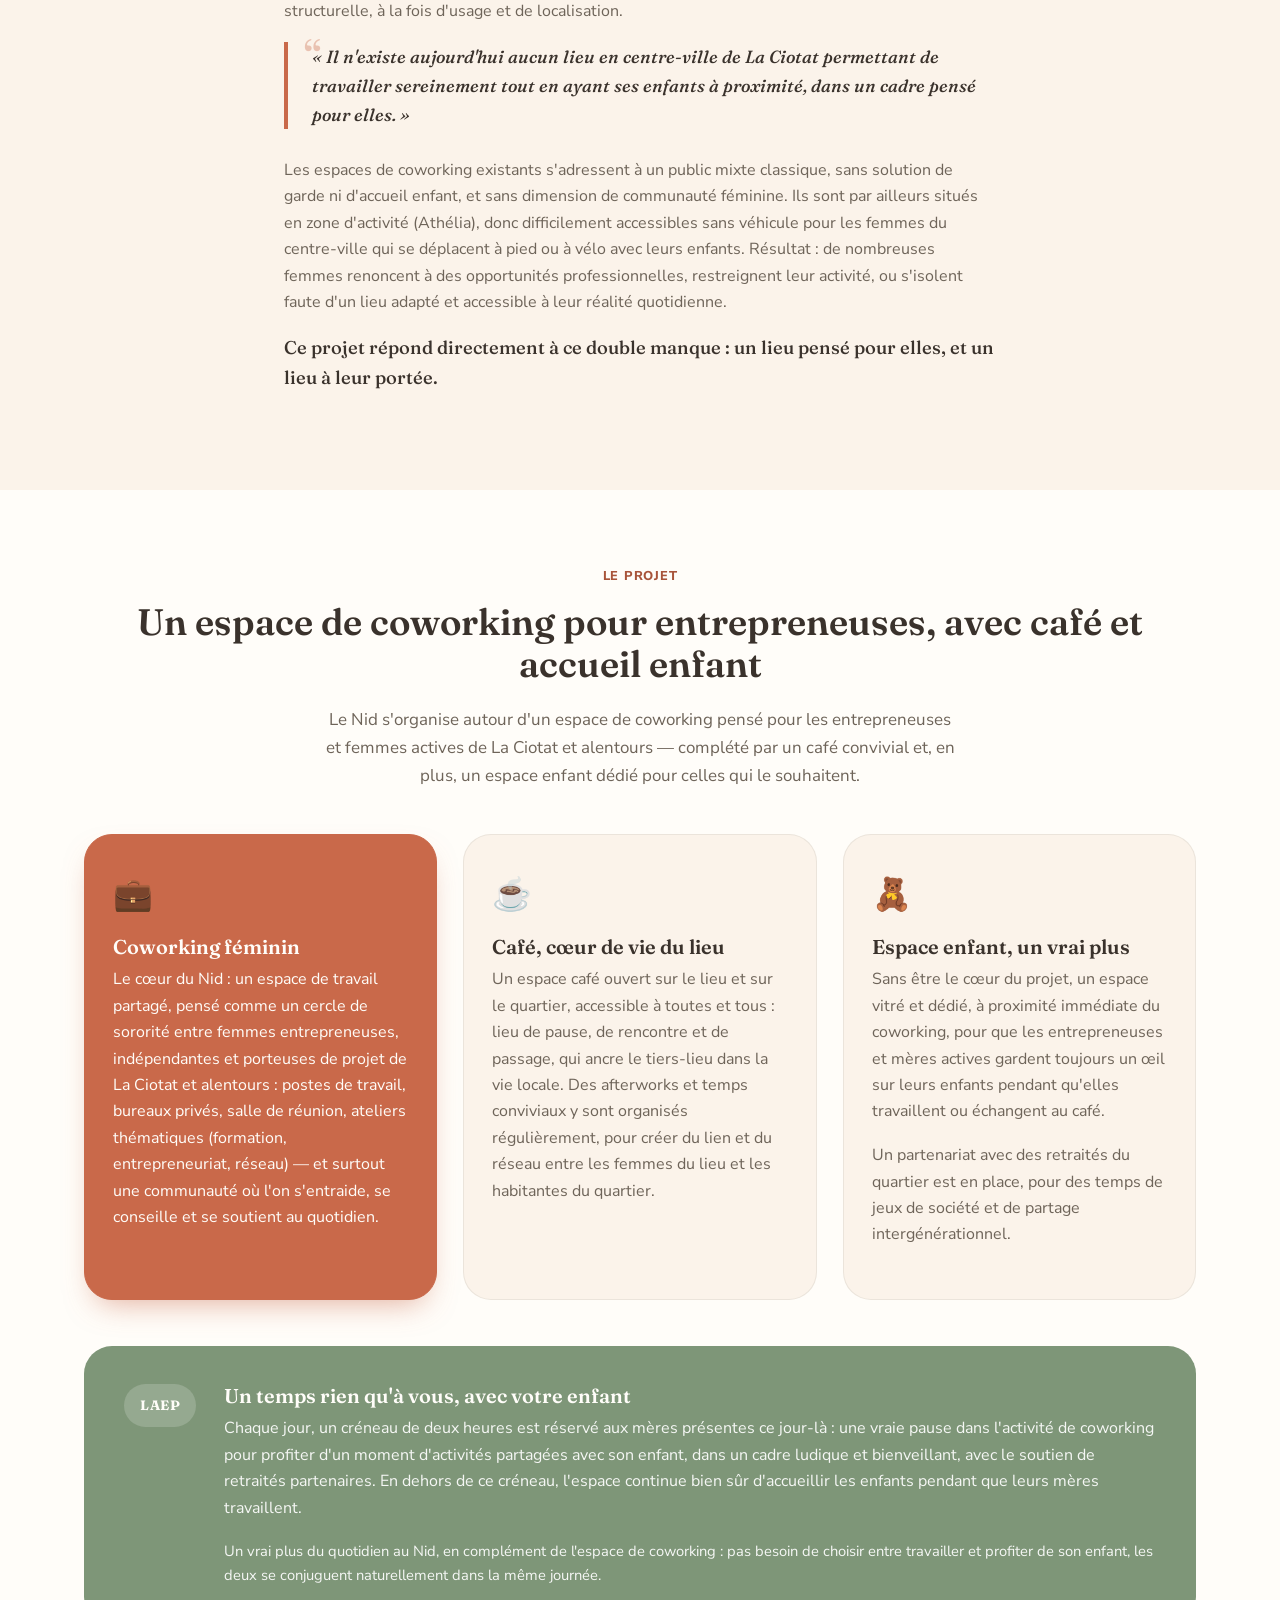
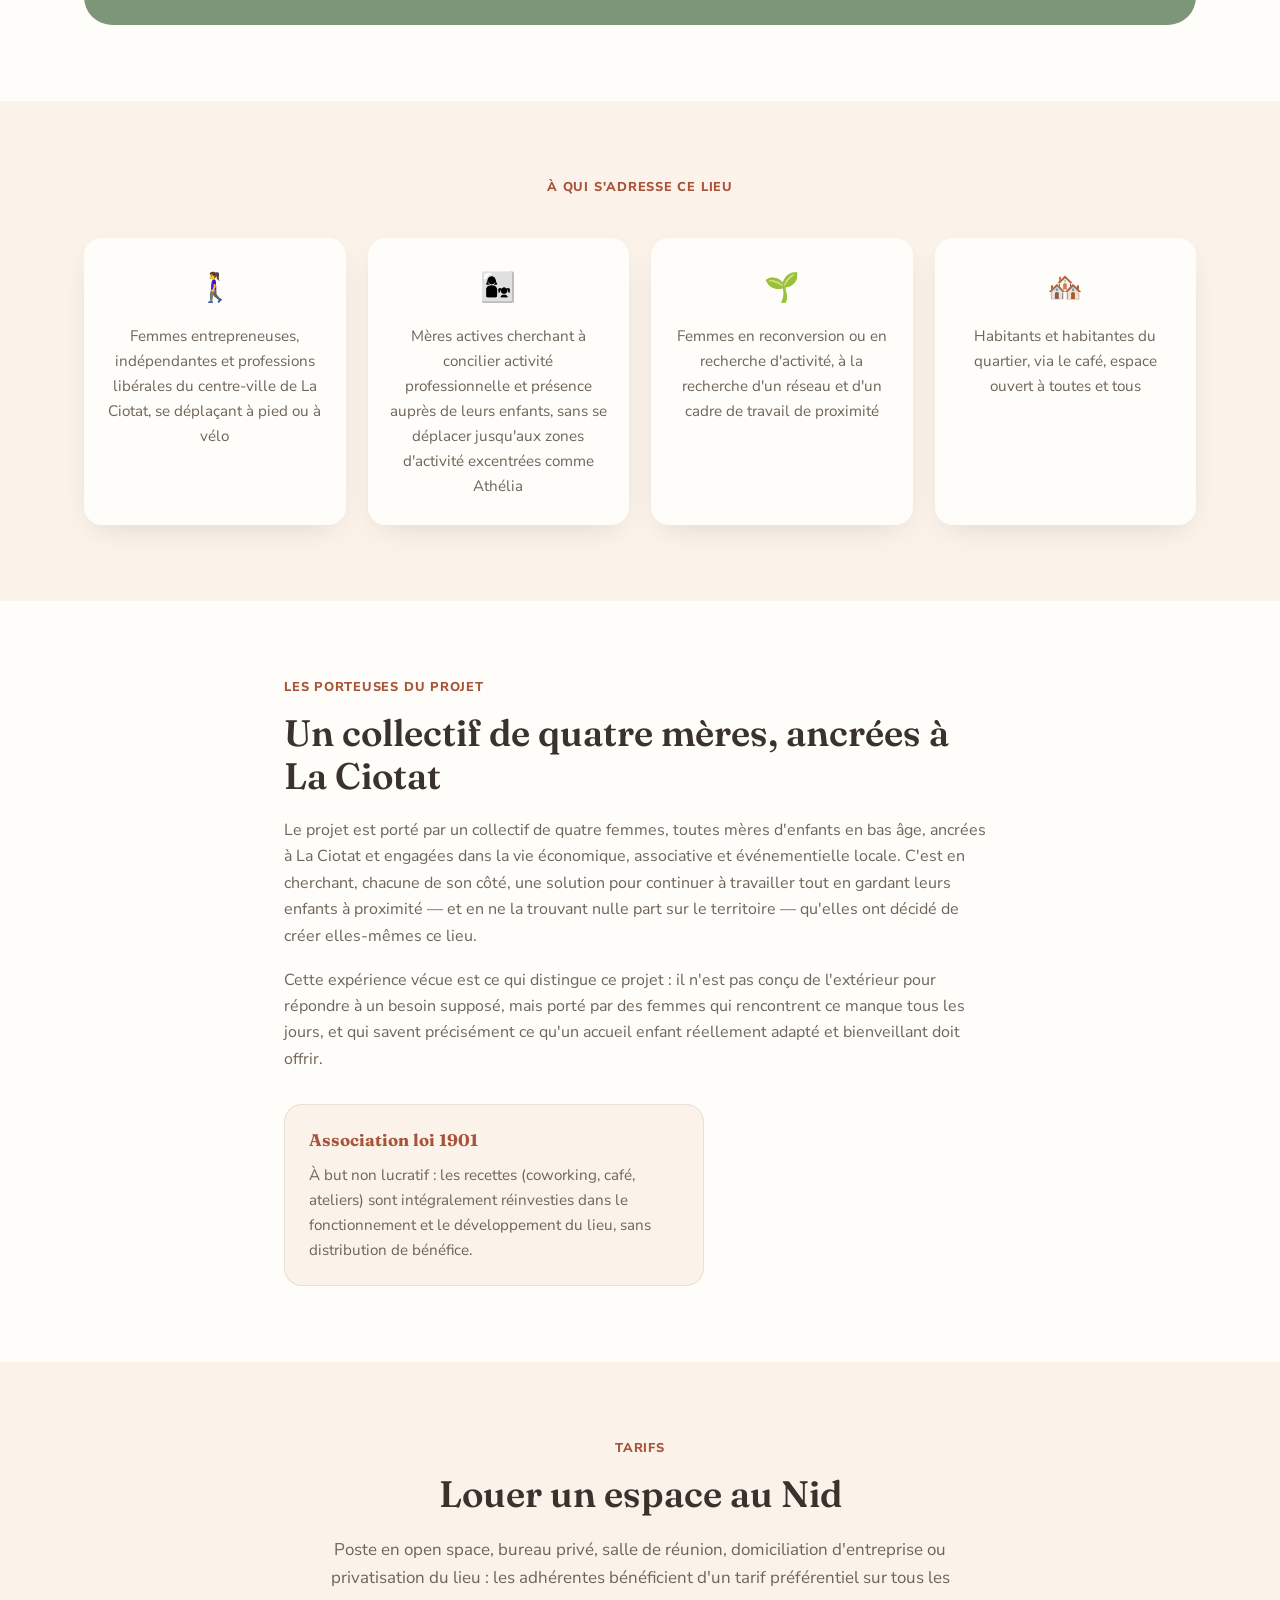
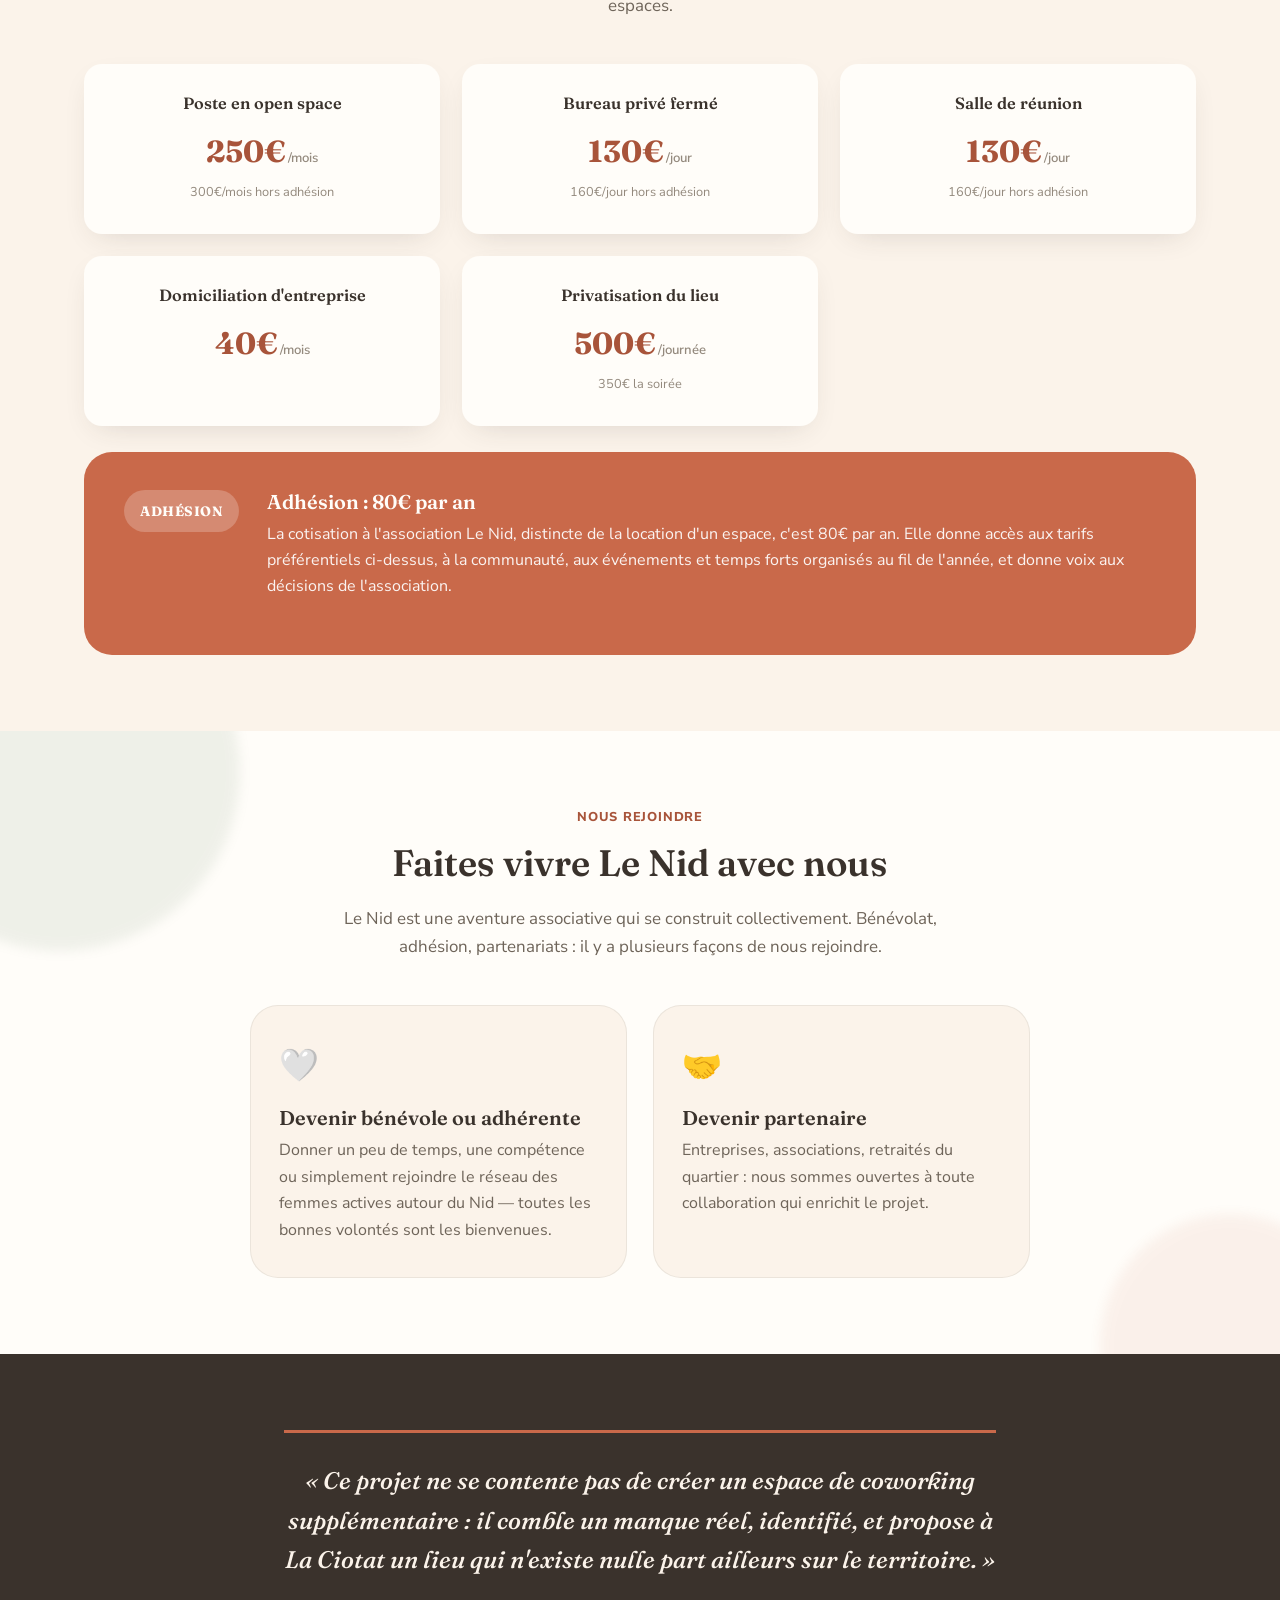
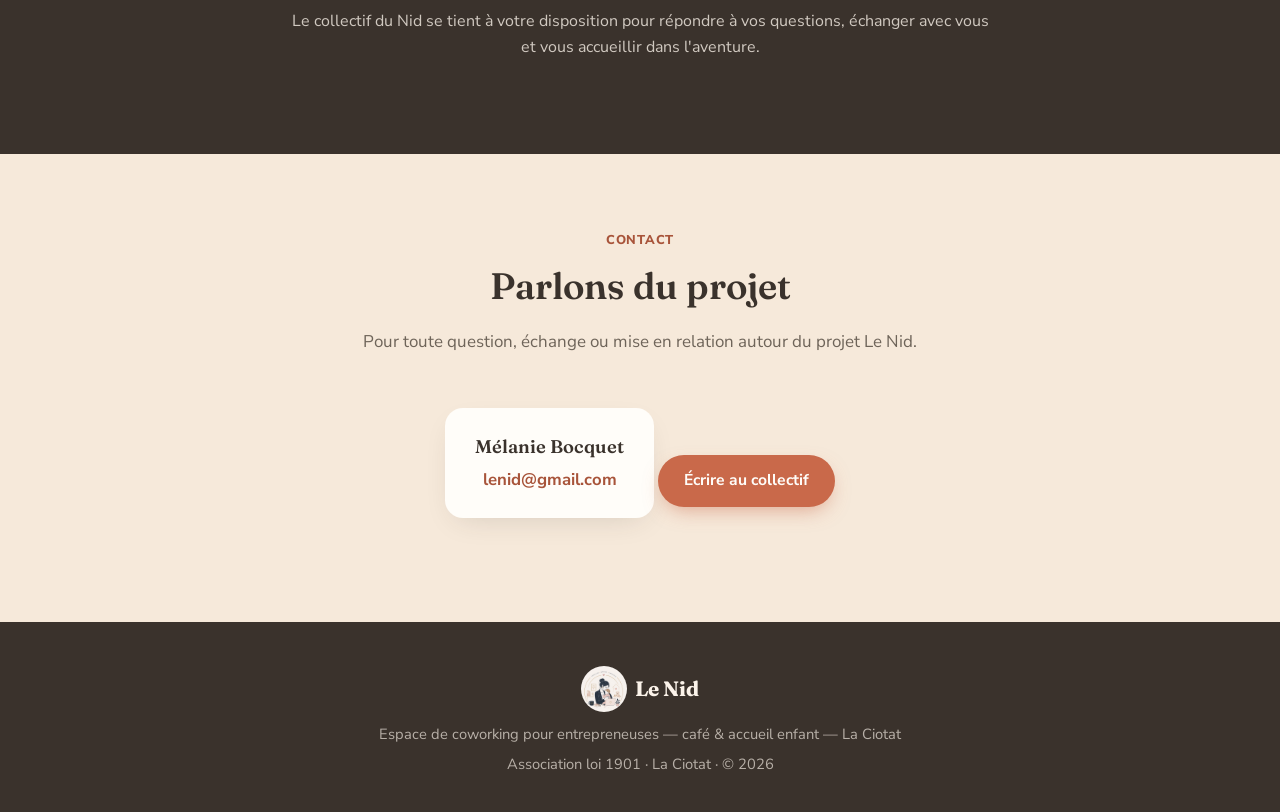
==== commit beba0715: "Revise HTML content for Le Nid coworking site Updated the title and meta description to better refle" ====
--- a/index.html
+++ b/index.html
@@ -1,10 +1,15 @@
+
+
+Cloud
+
+Index · HTML
 <!DOCTYPE html>
 <html lang="fr">
 <head>
 <meta charset="UTF-8">
 <meta name="viewport" content="width=device-width, initial-scale=1.0">
-<title>Le Nid — Tiers-lieu coworking féminin, café & espace enfant à La Ciotat</title>
-<meta name="description" content="Le Nid est une association à La Ciotat qui crée un tiers-lieu associant coworking féminin, café de quartier et espace enfant, porté par un collectif de quatre mères.">
+<title>Le Nid — Coworking pour entrepreneuses à La Ciotat</title>
+<meta name="description" content="Le Nid est une association à La Ciotat qui crée un espace de coworking dédié aux entrepreneuses et femmes actives du territoire, avec un café convivial et, en plus, un accueil enfant dédié, porté par un collectif de quatre mères.">
 <link rel="icon" type="image/png" href="favicon.png">
 <link rel="apple-touch-icon" href="favicon.png">
 <link rel="preconnect" href="https://fonts.googleapis.com">
@@ -46,8 +51,8 @@
     <div class="wrap hero-inner">
       <div class="hero-text">
         <p class="eyebrow">Association · La Ciotat</p>
-        <h1>Un tiers-lieu pensé pour que les mères actives n'aient plus à choisir.</h1>
-        <p class="hero-lead">Coworking féminin, café de quartier et espace enfant réunis dans un même lieu, en centre-ville de La Ciotat — pour permettre aux femmes de travailler, entreprendre et se retrouver, sans jamais devoir choisir entre leur activité professionnelle et la présence de leurs enfants.</p>
+        <h1>Un espace de coworking pensé pour les entrepreneuses de La Ciotat et ses environs.</h1>
+        <p class="hero-lead">Le Nid, c'est avant tout un lieu de travail et de réseau pour les femmes entrepreneuses, indépendantes et actives du territoire : postes de coworking, bureaux, salle de réunion et communauté de sororité. Autour de cet espace, un café convivial ouvert sur le quartier — et, en plus, un espace enfant dédié pour celles qui souhaitent avoir leurs enfants à proximité pendant qu'elles travaillent.</p>
         <div class="hero-actions">
           <a href="#projet" class="btn btn-primary">Découvrir le projet</a>
           <a href="#contact" class="btn btn-ghost">Nous contacter</a>
@@ -60,7 +65,7 @@
         </div>
       </div>
       <div class="hero-badge">
-        <img src="logo.png" alt="Le Nid Coworking — coworking féminin avec accueil des enfants" width="700" height="700">
+        <img src="logo.png" alt="Le Nid Coworking — espace de coworking pour entrepreneuses, avec accueil enfant" width="700" height="700">
       </div>
     </div>
   </section>
@@ -69,11 +74,12 @@
   <section class="section" id="constat">
     <div class="wrap narrow">
       <p class="kicker">Le constat</p>
+      <p>La Ciotat manque d'un espace de coworking pensé pour et par les femmes entrepreneuses du territoire : un lieu de travail, de réseau et d'entraide entre indépendantes, professions libérales et porteuses de projet. C'est ce manque, avant tout, que Le Nid vient combler.</p>
       <blockquote class="pull-quote">
         « Nous sommes quatre mamans, avec des enfants en bas âge. Et à ce jour, nous n'avons trouvé aucun lieu à La Ciotat qui nous permette de travailler tout en accueillant nos enfants dans une structure adaptée et bienveillante. »
       </blockquote>
-      <p>Ce constat, nous l'avons d'abord vécu nous-mêmes avant de le documenter. Il n'est pas théorique : c'est notre quotidien de mères actives qui a fait naître ce projet.</p>
-      <p>Au-delà de notre expérience personnelle, ce constat est partagé plus largement par les femmes actives de La Ciotat : indépendantes, entrepreneuses, professions libérales, jeunes actives — dont beaucoup sont aussi mères de jeunes enfants. Pour cette partie de la population, l'offre actuelle de travail partagé sur le territoire présente une limite structurelle, à la fois d'usage et de localisation.</p>
+      <p>Ce constat, les fondatrices l'ont d'abord vécu elles-mêmes, en tant que femmes actives cherchant aussi un cadre où travailler sereinement avec leurs enfants à proximité. Ce vécu personnel a nourri le projet, sans en devenir le cœur : Le Nid reste avant tout pensé comme un lieu de travail et de développement professionnel pour les entrepreneuses.</p>
+      <p>Au-delà de cette expérience personnelle, ce constat est partagé plus largement par les femmes actives de La Ciotat : indépendantes, entrepreneuses, professions libérales, jeunes actives. Pour cette partie de la population, l'offre actuelle de travail partagé sur le territoire présente une limite structurelle, à la fois d'usage et de localisation.</p>
       <blockquote class="pull-quote small">
         « Il n'existe aujourd'hui aucun lieu en centre-ville de La Ciotat permettant de travailler sereinement tout en ayant ses enfants à proximité, dans un cadre pensé pour elles. »
       </blockquote>
@@ -86,25 +92,25 @@
   <section class="section alt" id="projet">
     <div class="wrap">
       <p class="kicker center">Le projet</p>
-      <h2 class="center">Un tiers-lieu à trois espaces</h2>
-      <p class="section-intro center">Un lieu unique articulé autour de trois espaces complémentaires, pensés pour fonctionner ensemble et se renforcer mutuellement — avec une circulation pensée pour que chacun garde sa fonction sans se gêner mutuellement.</p>
+      <h2 class="center">Un espace de coworking pour entrepreneuses, avec café et accueil enfant</h2>
+      <p class="section-intro center">Le Nid s'organise autour d'un espace de coworking pensé pour les entrepreneuses et femmes actives de La Ciotat et alentours — complété par un café convivial et, en plus, un espace enfant dédié pour celles qui le souhaitent.</p>
  
       <div class="cards-3" id="espaces">
-        <article class="card">
+        <article class="card card-featured">
           <div class="card-icon" aria-hidden="true">💼</div>
           <h3>Coworking féminin</h3>
-          <p>Un espace de travail partagé, pensé comme un cercle de sororité entre femmes actives, entrepreneuses et porteuses de projet de La Ciotat et alentours : postes de travail, salle de réunion, ateliers thématiques (formation, entrepreneuriat, réseau) — et surtout une communauté où l'on s'entraide, se conseille et se soutient au quotidien.</p>
-        </article>
-        <article class="card card-featured">
-          <div class="card-icon" aria-hidden="true">🧸</div>
-          <h3>Espace enfant</h3>
-          <p>Le cœur de la proposition de valeur du projet : un espace vitré, ouvert visuellement sur le reste du lieu, pour que les mères gardent toujours un œil sur leurs enfants pendant qu'elles travaillent ou échangent au café.</p>
-          <p>Un partenariat avec des retraités du quartier est en place, pour des temps de jeux de société et de partage intergénérationnel.</p>
+          <p>Le cœur du Nid : un espace de travail partagé, pensé comme un cercle de sororité entre femmes entrepreneuses, indépendantes et porteuses de projet de La Ciotat et alentours : postes de travail, bureaux privés, salle de réunion, ateliers thématiques (formation, entrepreneuriat, réseau) — et surtout une communauté où l'on s'entraide, se conseille et se soutient au quotidien.</p>
         </article>
         <article class="card">
           <div class="card-icon" aria-hidden="true">☕</div>
           <h3>Café, cœur de vie du lieu</h3>
           <p>Un espace café ouvert sur le lieu et sur le quartier, accessible à toutes et tous : lieu de pause, de rencontre et de passage, qui ancre le tiers-lieu dans la vie locale. Des afterworks et temps conviviaux y sont organisés régulièrement, pour créer du lien et du réseau entre les femmes du lieu et les habitantes du quartier.</p>
+        </article>
+        <article class="card">
+          <div class="card-icon" aria-hidden="true">🧸</div>
+          <h3>Espace enfant, un vrai plus</h3>
+          <p>Sans être le cœur du projet, un espace vitré et dédié, à proximité immédiate du coworking, pour que les entrepreneuses et mères actives gardent toujours un œil sur leurs enfants pendant qu'elles travaillent ou échangent au café.</p>
+          <p>Un partenariat avec des retraités du quartier est en place, pour des temps de jeux de société et de partage intergénérationnel.</p>
         </article>
       </div>
  
@@ -113,7 +119,7 @@
         <div>
           <h3>Un temps rien qu'à vous, avec votre enfant</h3>
           <p>Chaque jour, un créneau de deux heures est réservé aux mères présentes ce jour-là : une vraie pause dans l'activité de coworking pour profiter d'un moment d'activités partagées avec son enfant, dans un cadre ludique et bienveillant, avec le soutien de retraités partenaires. En dehors de ce créneau, l'espace continue bien sûr d'accueillir les enfants pendant que leurs mères travaillent.</p>
-          <p class="callout-note">Un vrai plus du quotidien au Nid : pas besoin de choisir entre travailler et profiter de son enfant, les deux se conjuguent naturellement dans la même journée.</p>
+          <p class="callout-note">Un vrai plus du quotidien au Nid, en complément de l'espace de coworking : pas besoin de choisir entre travailler et profiter de son enfant, les deux se conjuguent naturellement dans la même journée.</p>
         </div>
       </div>
     </div>
@@ -258,7 +264,7 @@
       <img src="logo-icon.png" alt="Le Nid" class="logo-img">
       <span class="logo-text">Le Nid</span>
     </div>
-    <p>Projet de tiers-lieu — coworking féminin, café & espace enfant — La Ciotat</p>
+    <p>Espace de coworking pour entrepreneuses — café & accueil enfant — La Ciotat</p>
     <p class="footer-meta">Association loi 1901 · La Ciotat · © <span id="year"></span></p>
   </div>
 </footer>
@@ -267,5 +273,3 @@
 </body>
 </html>
  
-
-
